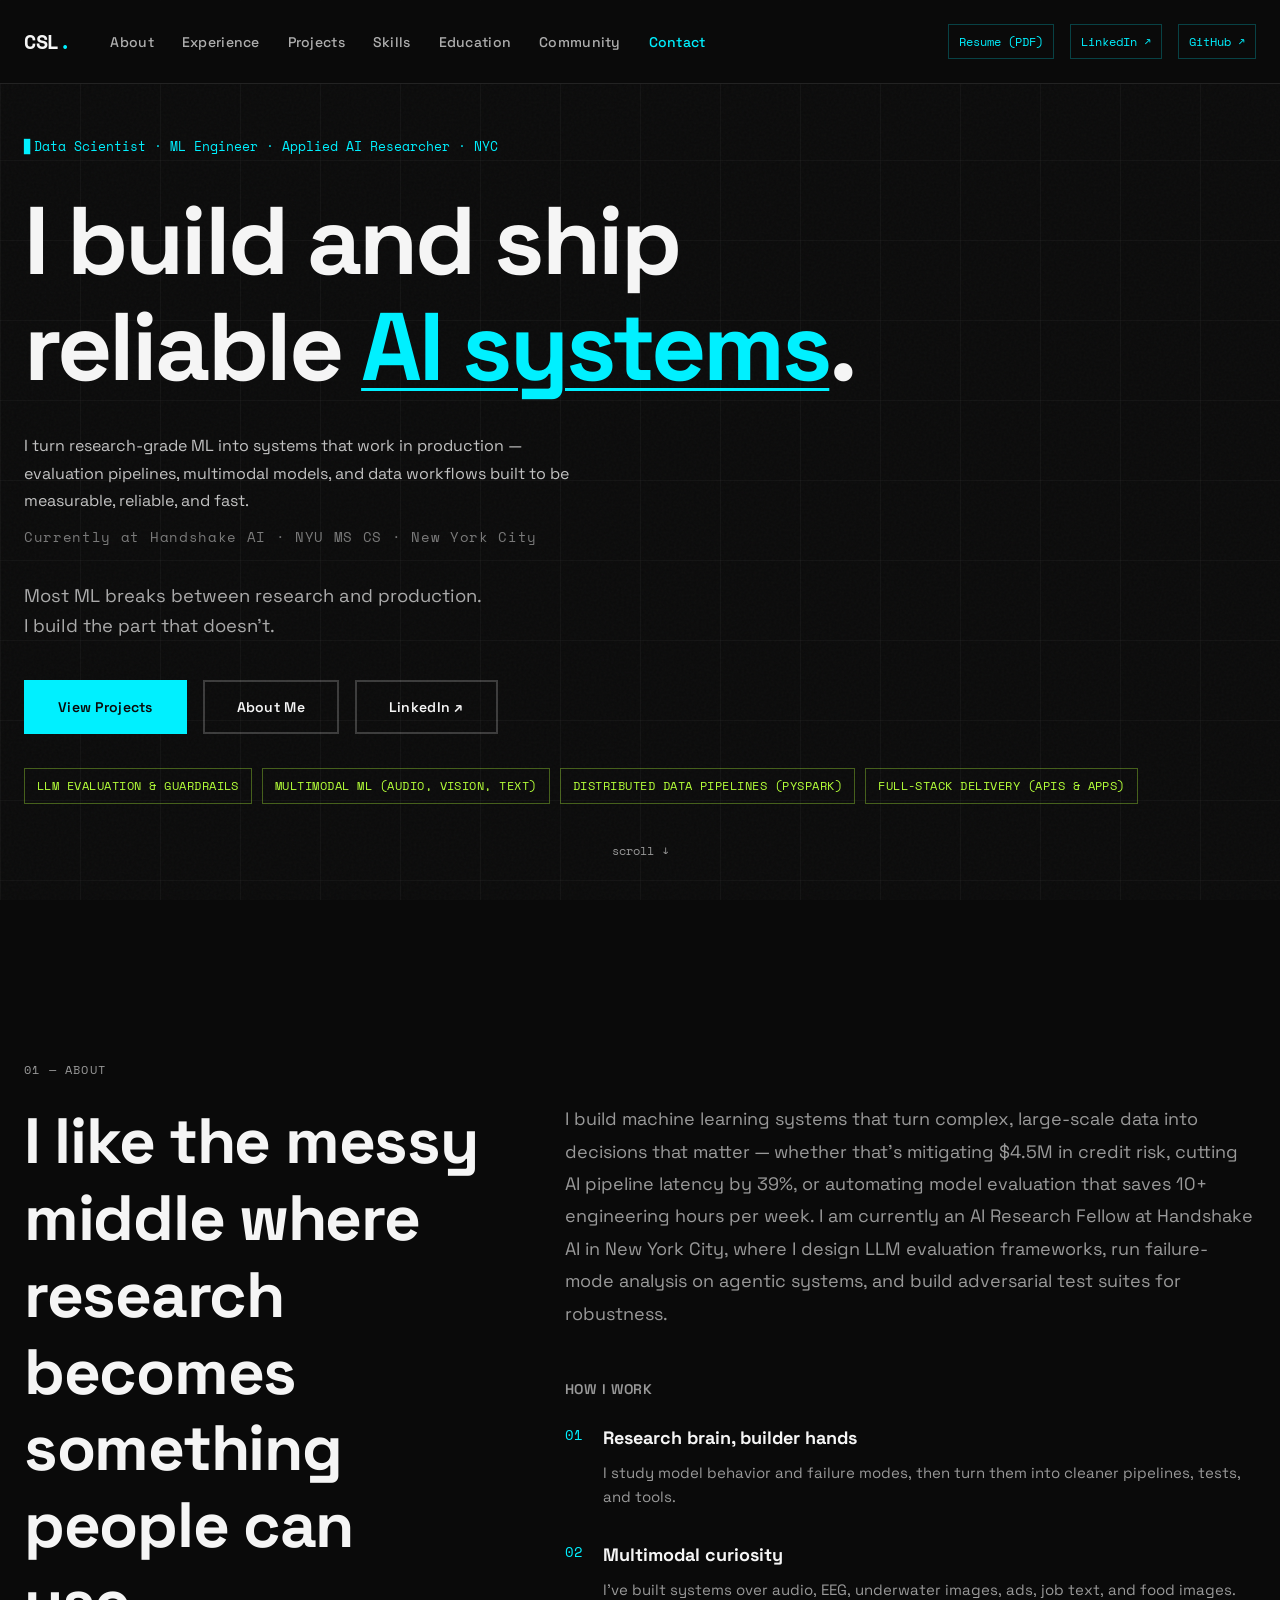
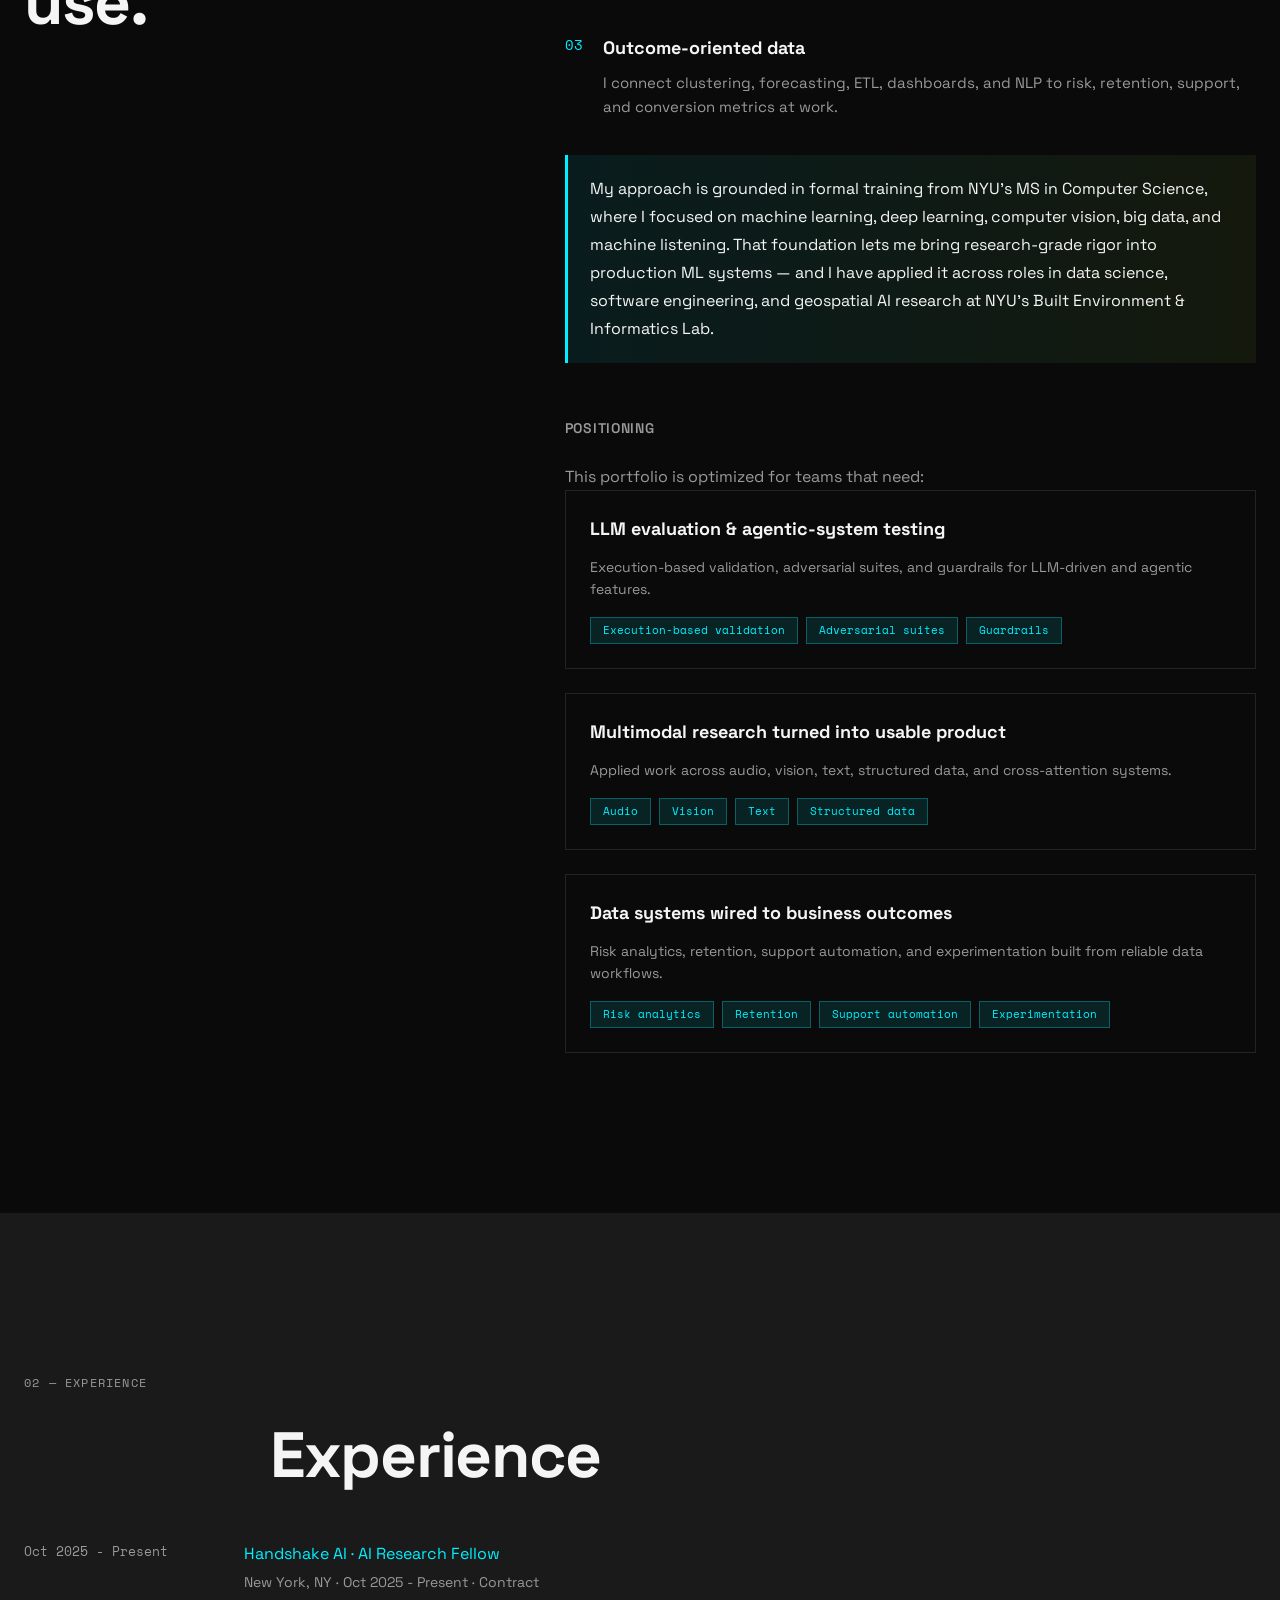
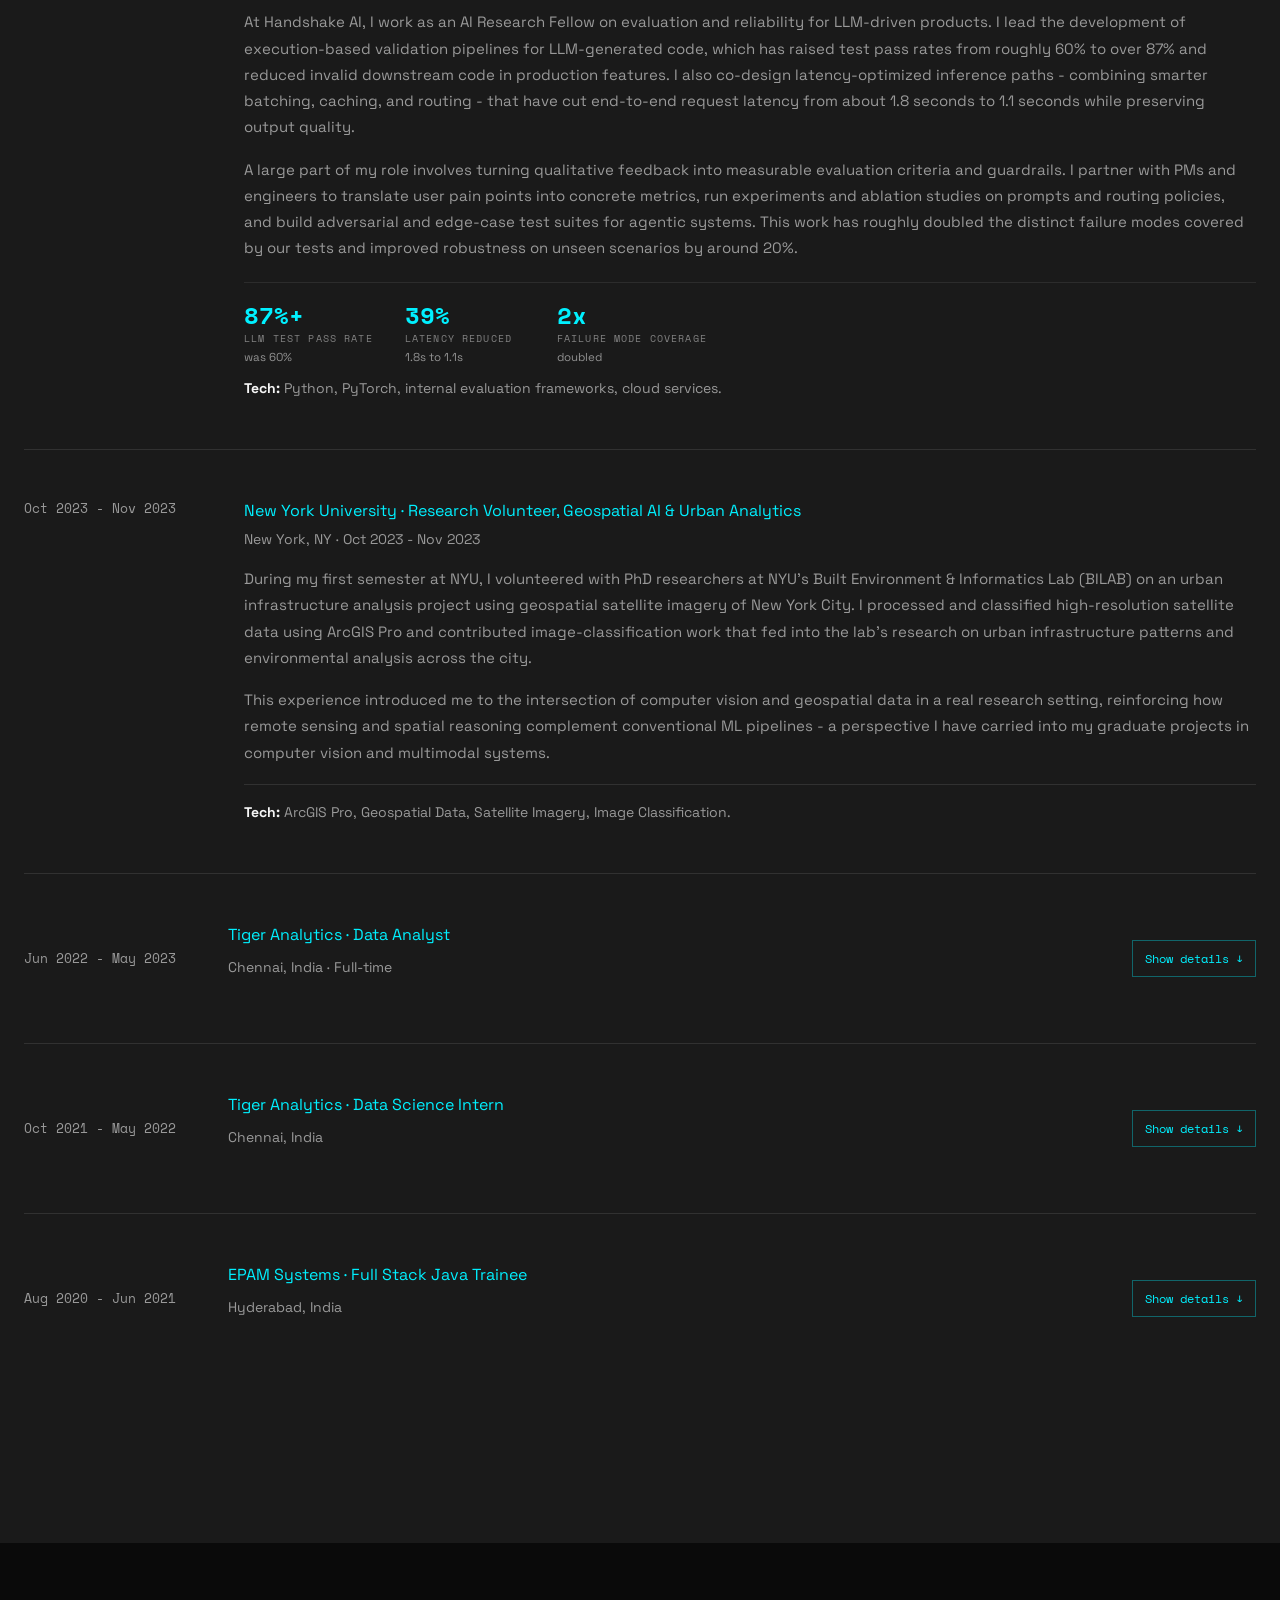
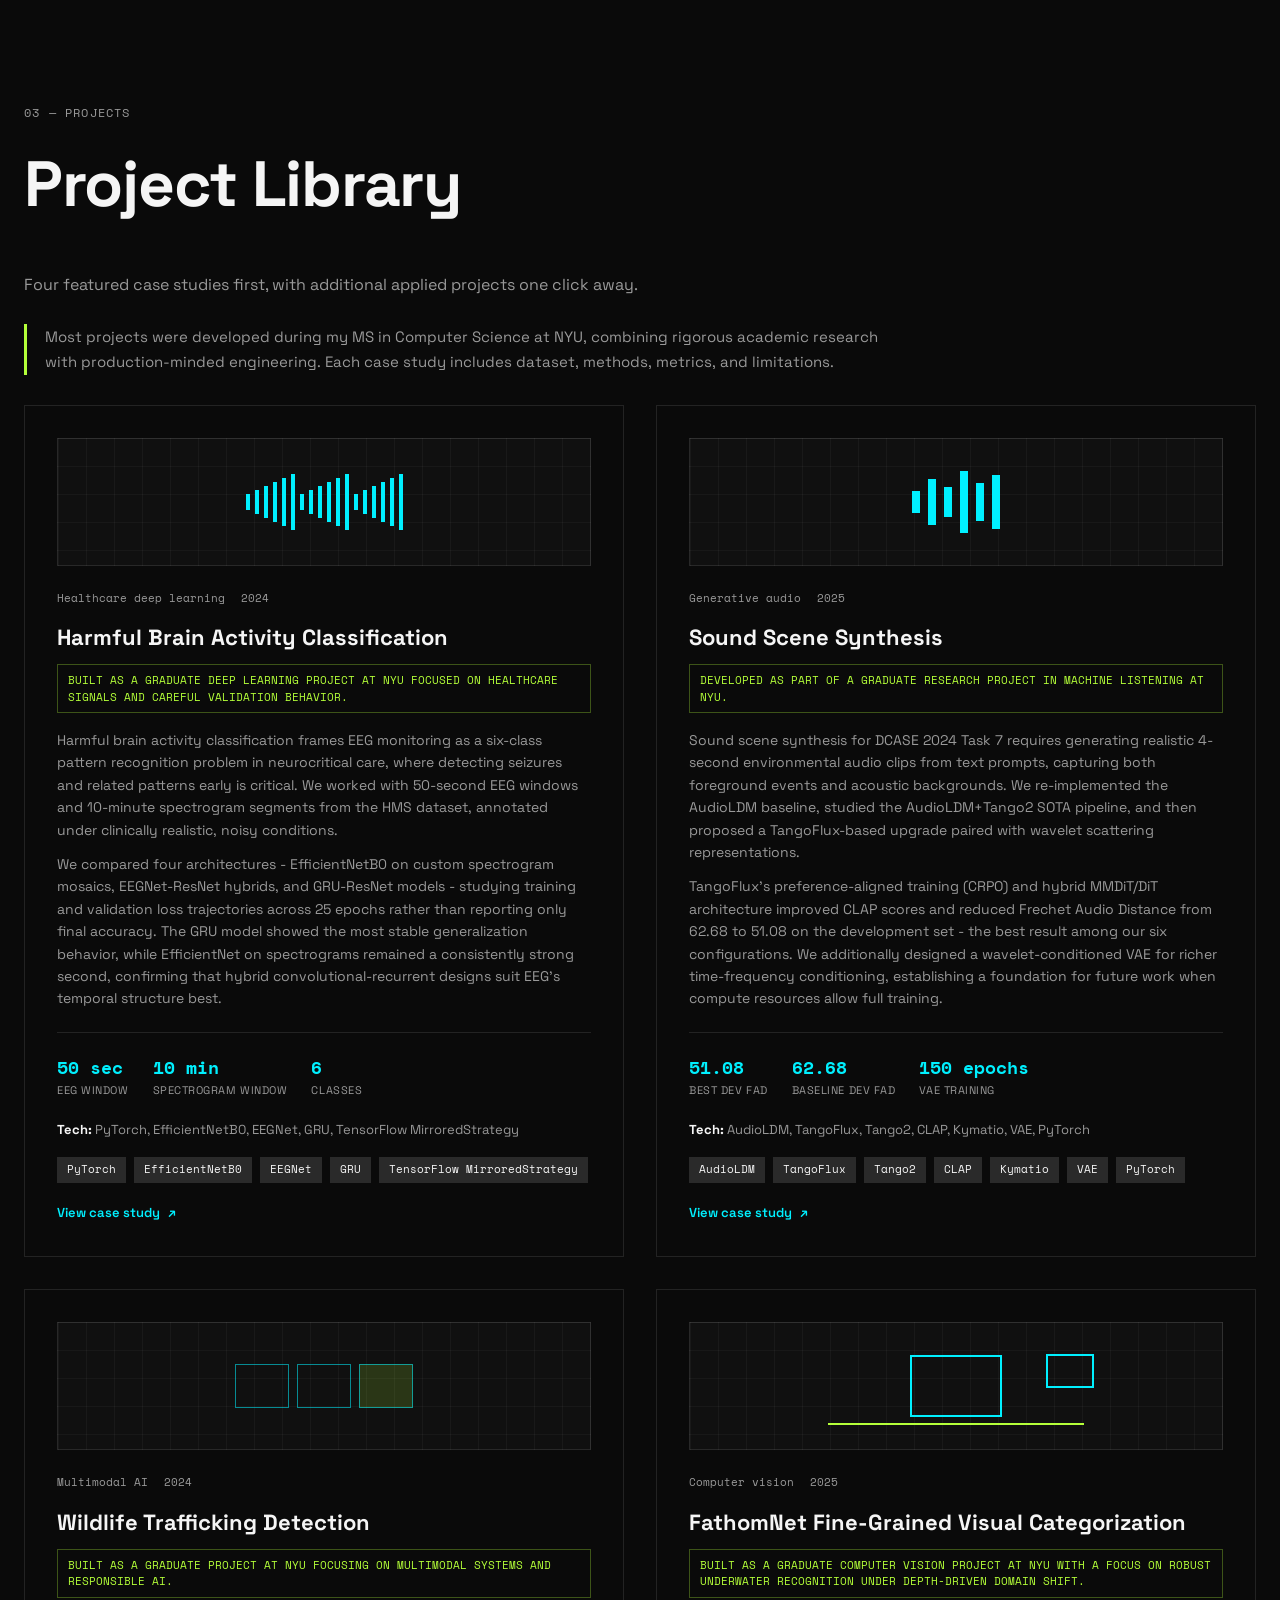
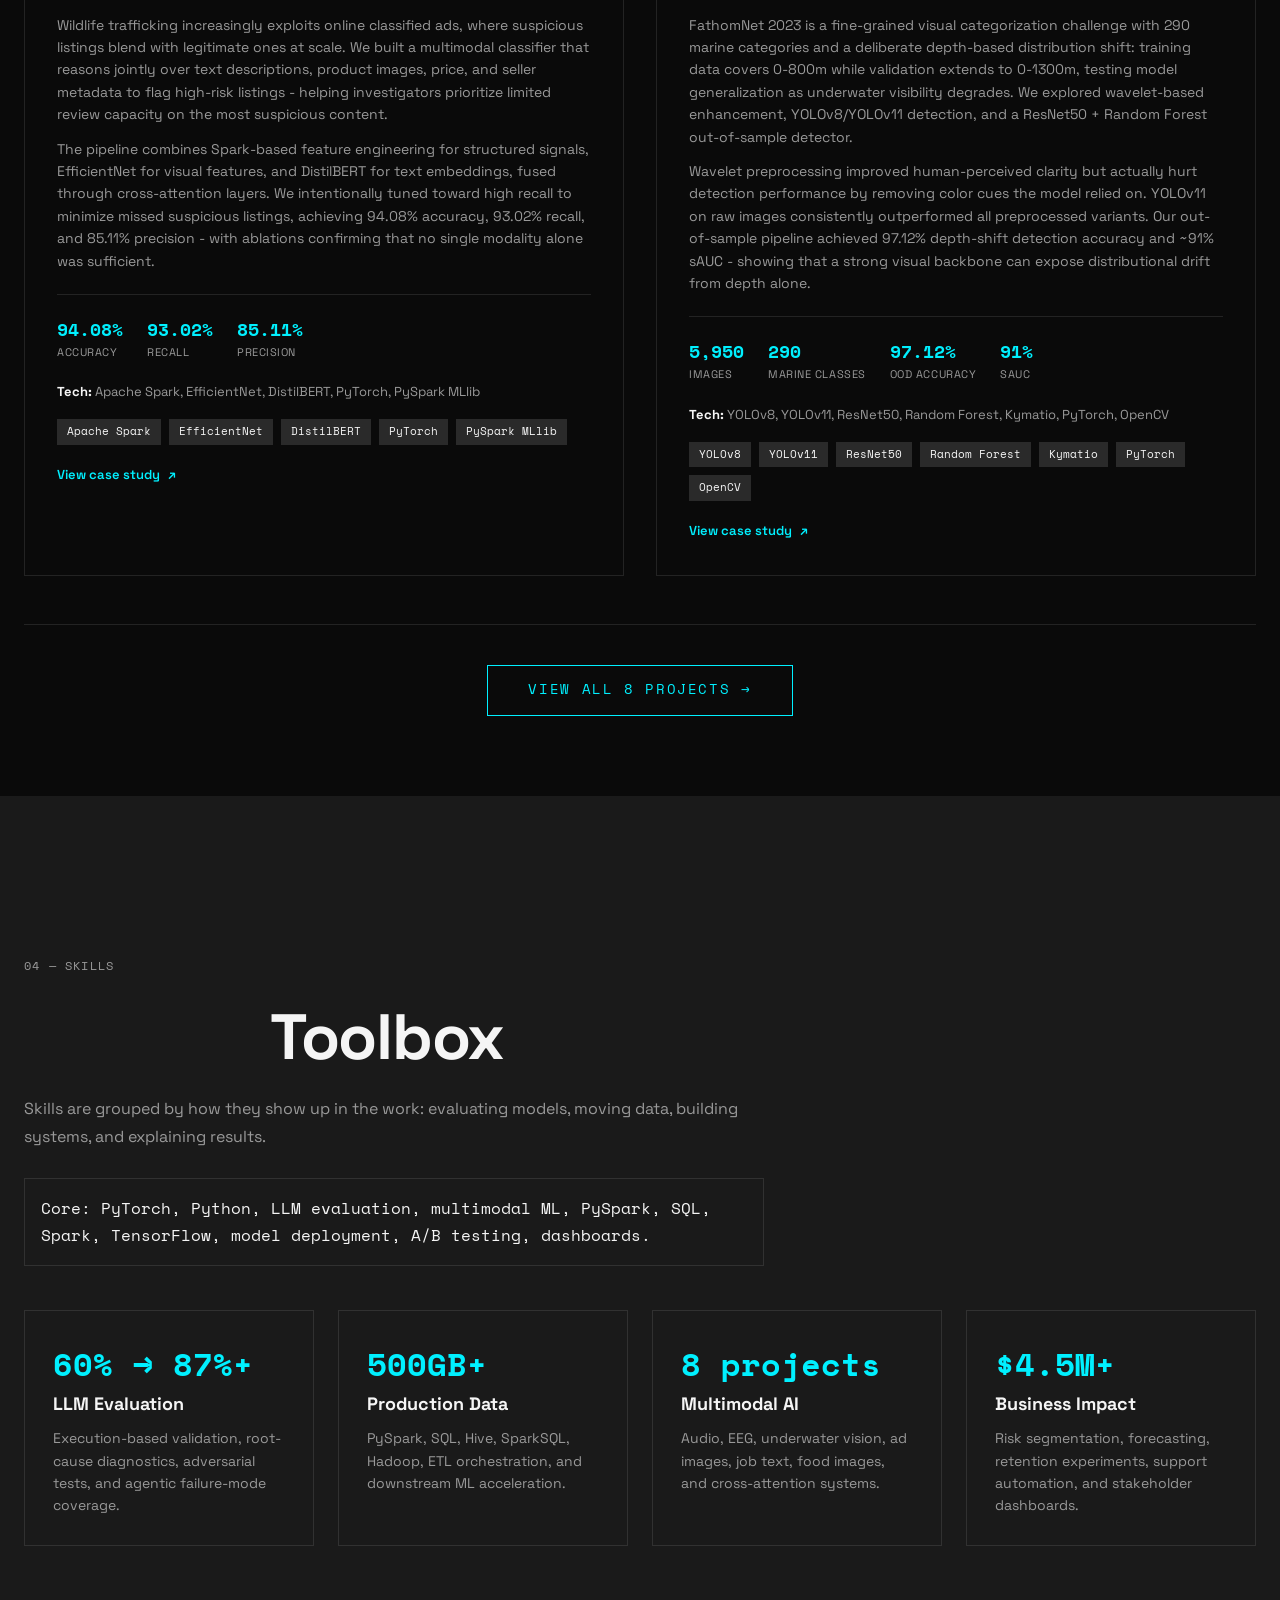
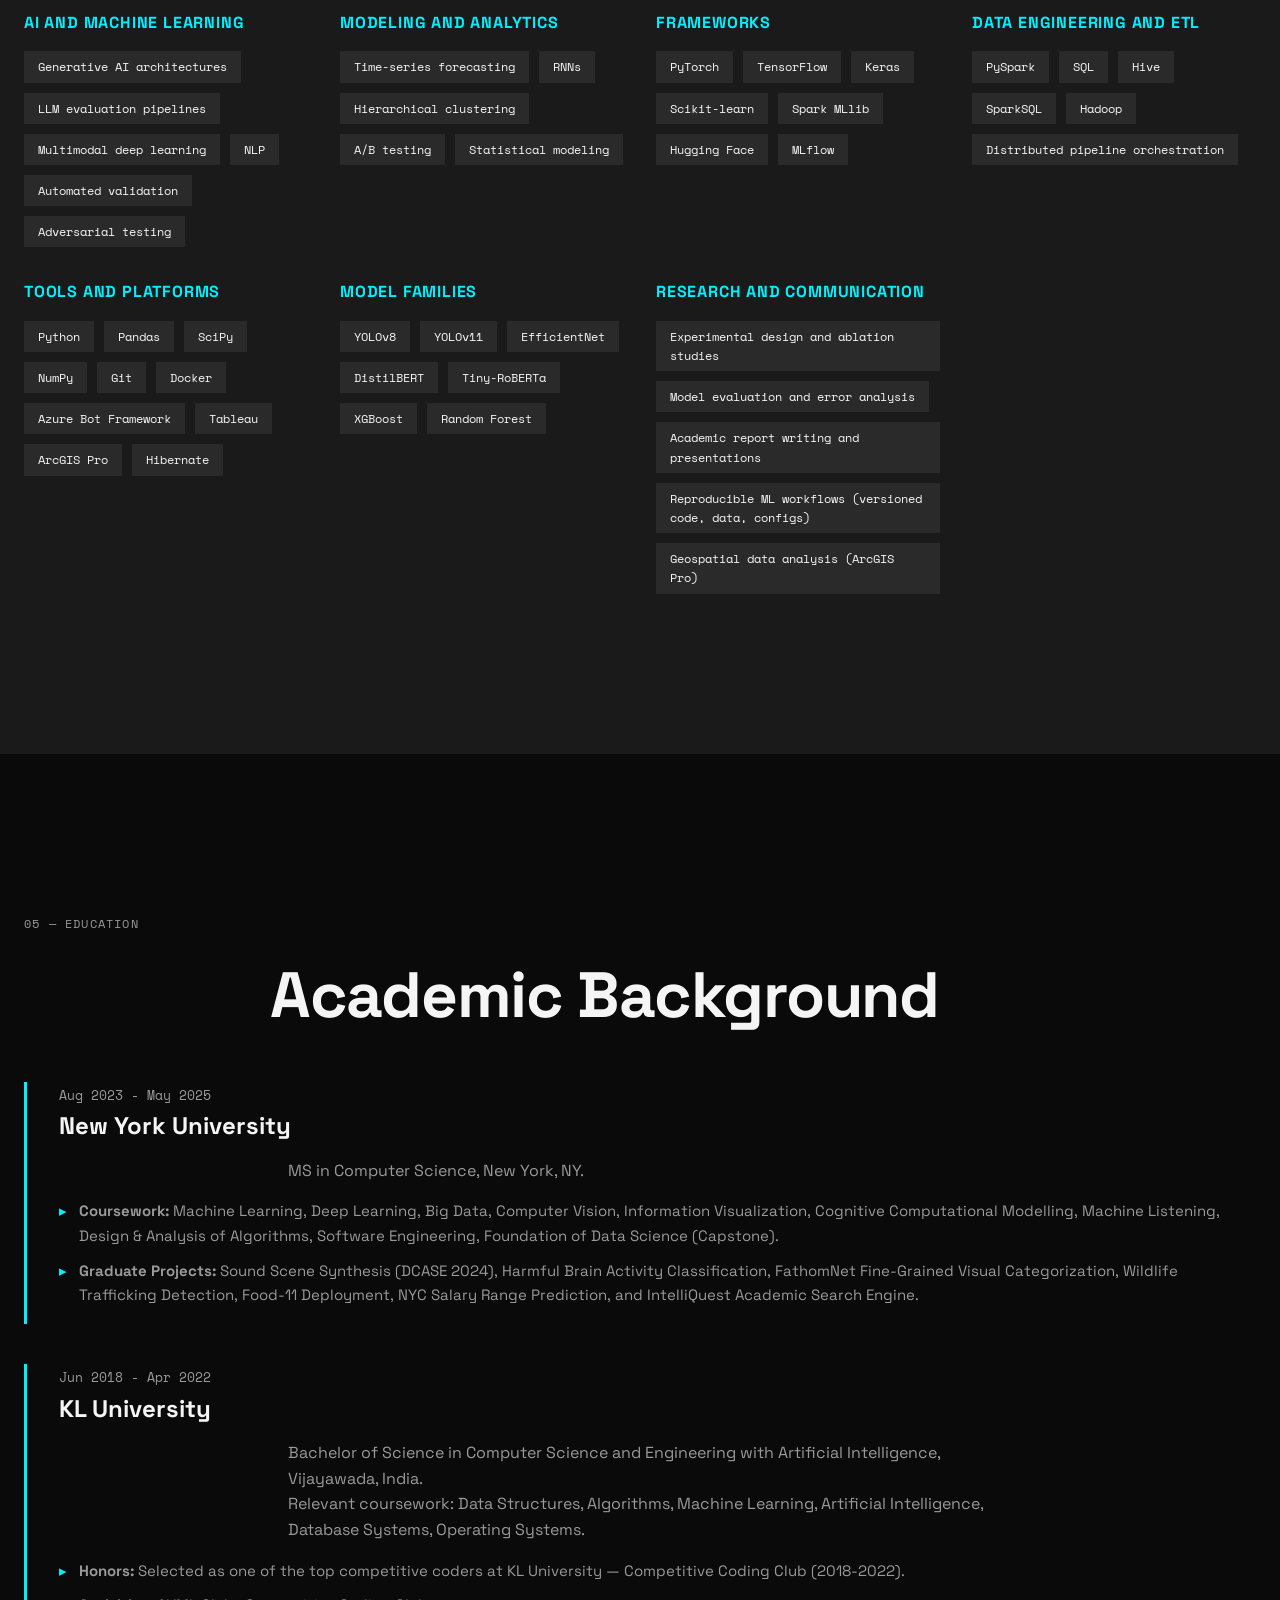
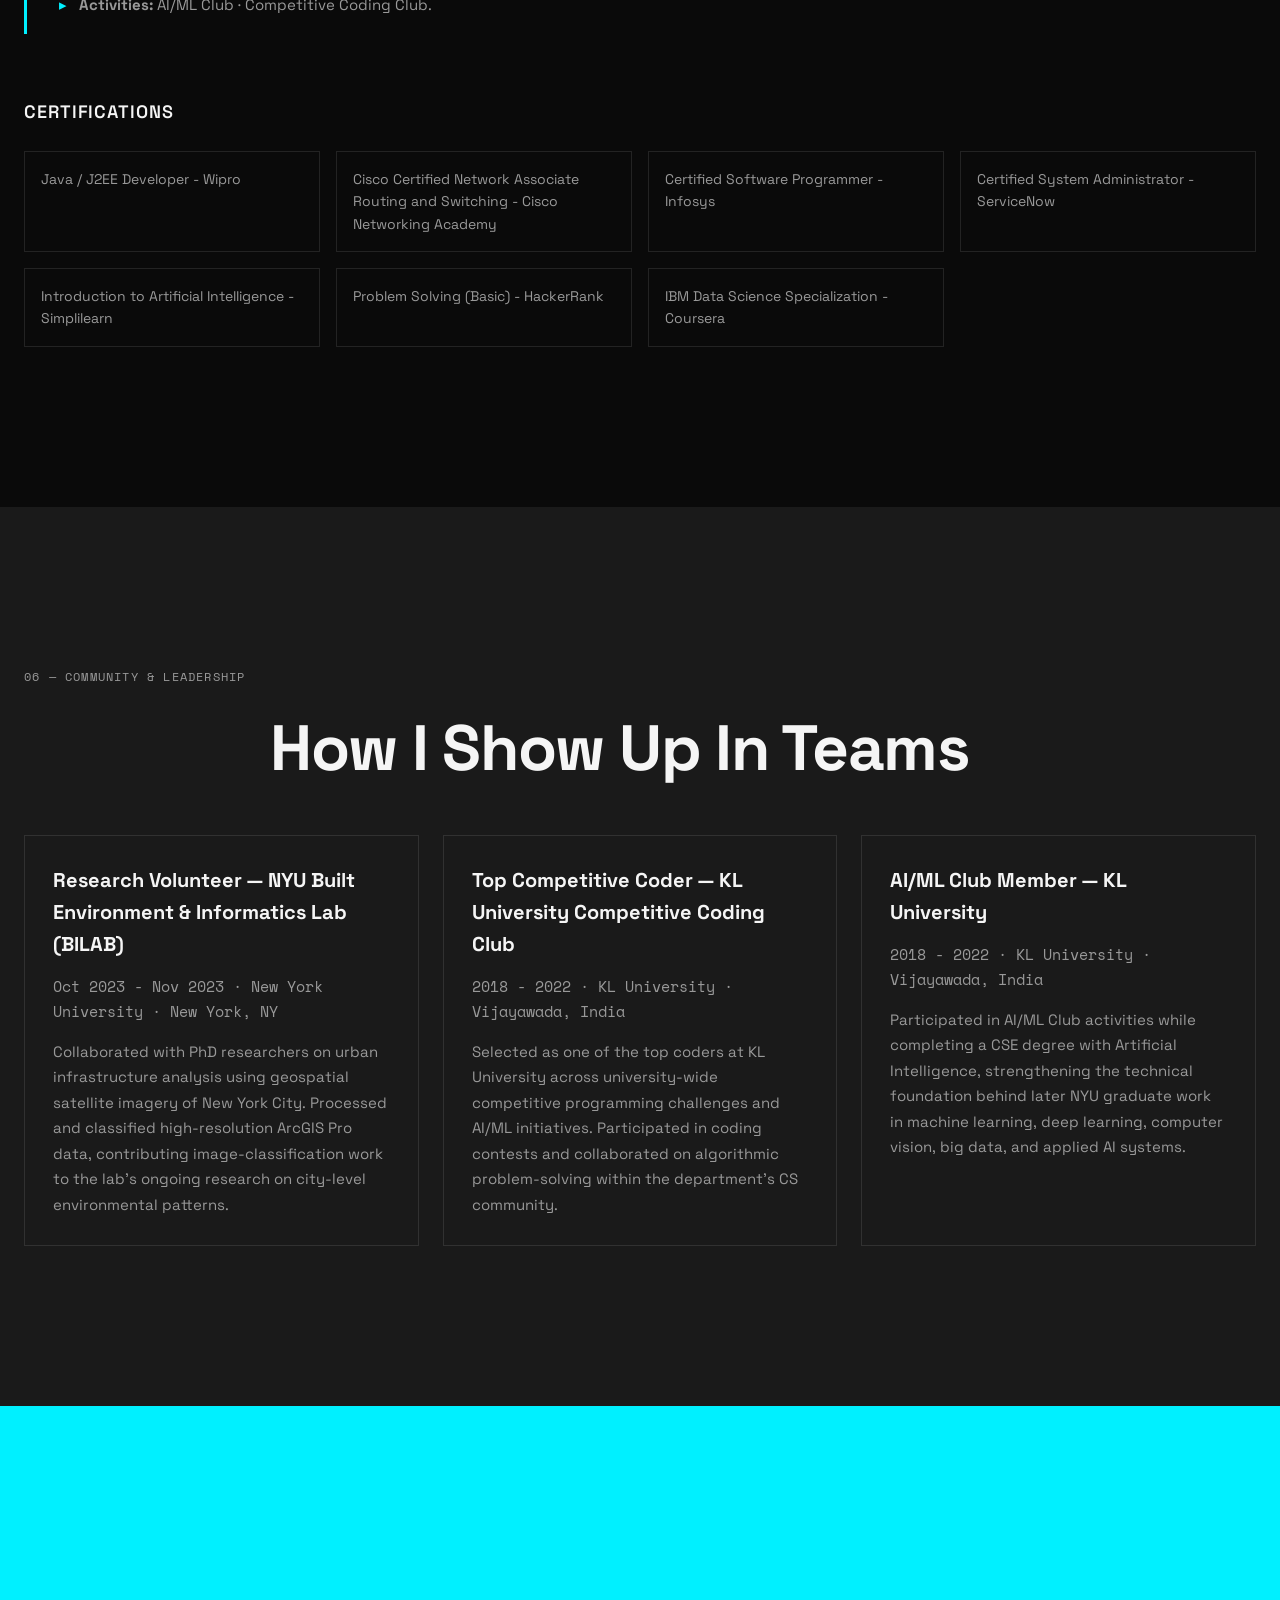
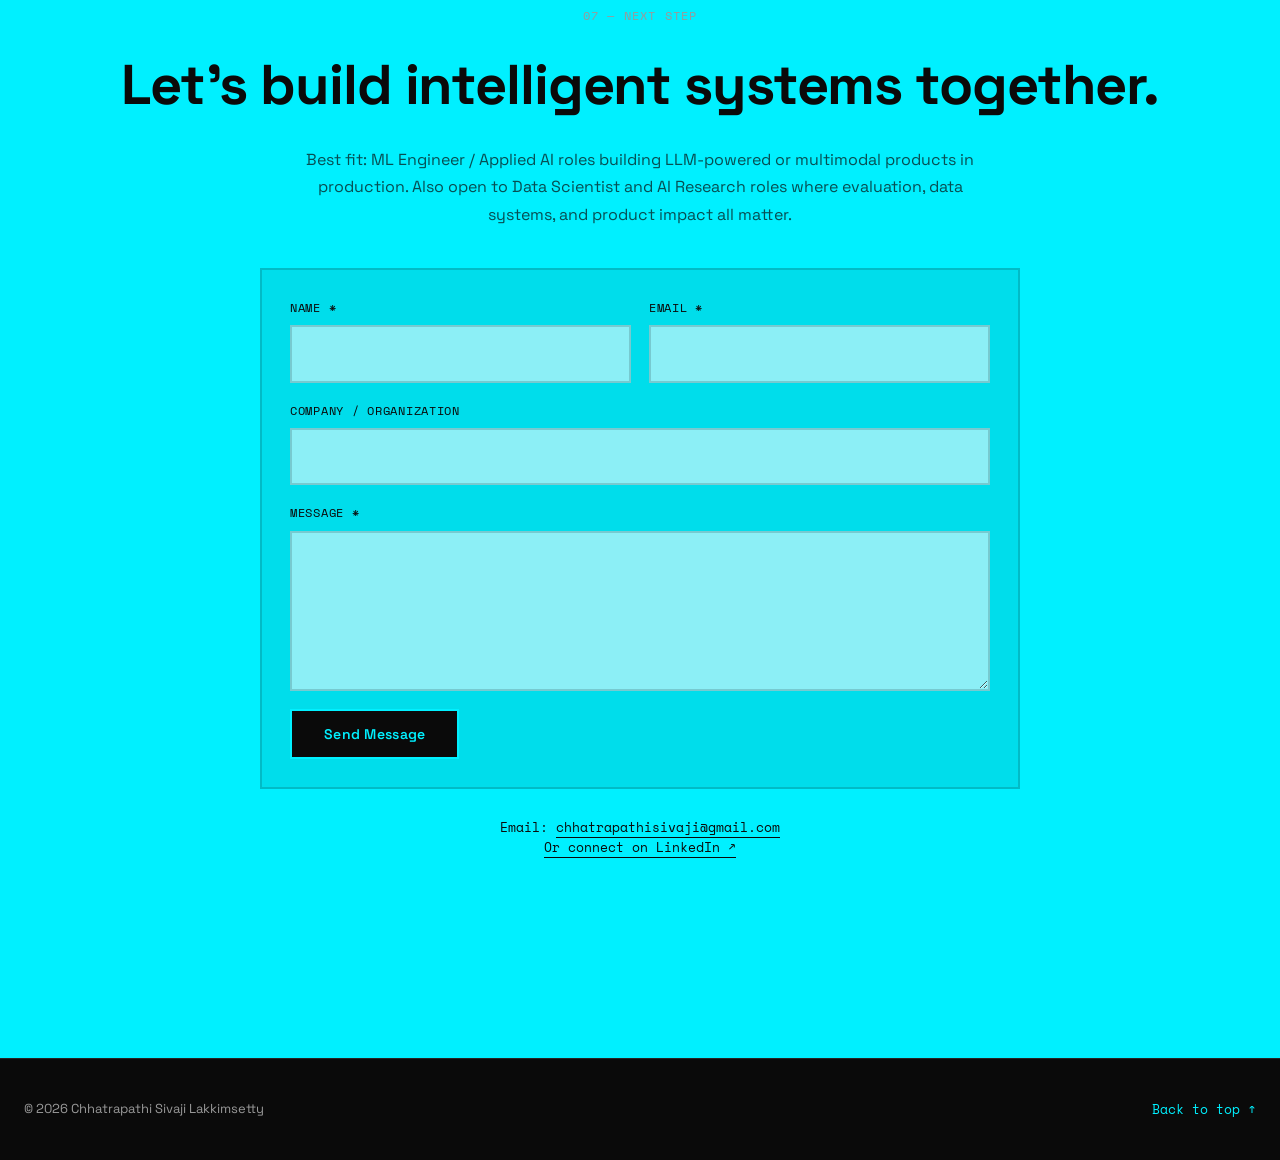
==== index.html @ 8f353f58 "Refine portfolio hero and project flow" ====
<!doctype html>
<html lang="en">
<head>
  <meta charset="utf-8" />
  <meta name="viewport" content="width=device-width, initial-scale=1" />
  <meta name="description" content="Chhatrapathi Sivaji Lakkimsetty — Data Scientist, ML Engineer, and Applied AI Researcher. LLM evaluation, multimodal deep learning, production data systems." />
  <title>Chhatrapathi Sivaji — AI/ML</title>
  <link rel="canonical" href="https://chhatrapathisivaji.github.io/" />
  <link rel="preconnect" href="https://fonts.googleapis.com" />
  <link rel="preconnect" href="https://fonts.gstatic.com" crossorigin />
  <link href="https://fonts.googleapis.com/css2?family=Space+Grotesk:wght@300;400;500;600;700&family=Space+Mono:ital,wght@0,400;0,700;1,400&display=swap" rel="stylesheet" />
  <meta property="og:type" content="website" />
  <meta property="og:url" content="https://chhatrapathisivaji.github.io/" />
  <meta property="og:title" content="Chhatrapathi Sivaji — AI/ML" />
  <meta property="og:description" content="Data Scientist, ML Engineer, and Applied AI Researcher. LLM evaluation, multimodal deep learning, production data systems." />
  <meta name="twitter:card" content="summary" />
  <meta name="twitter:title" content="Chhatrapathi Sivaji — AI/ML" />
  <link rel="stylesheet" href="styles.css?v=refined-20260612b" />
</head>
<body>

  <!-- NAV -->
  <nav class="nav" id="top">
    <a class="nav-logo" href="#top">CSL<span class="nav-logo-dot">.</span></a>
    <ul class="nav-links">
      <li><a href="#about">About</a></li>
      <li><a href="#experience">Experience</a></li>
      <li><a href="#projects">Projects</a></li>
      <li><a href="#skills">Skills</a></li>
      <li><a href="#education">Education</a></li>
      <li><a href="#community">Community</a></li>
      <li><a href="#contact" class="nav-cta">Contact</a></li>
    </ul>
    <div class="nav-quick-links" aria-label="Quick links">
      <a href="#contact" title="Resume PDF available on request">Resume (PDF)</a>
      <a href="https://www.linkedin.com/in/chhatrapathi-sivaji-lakkimsetty/" target="_blank" rel="noopener">LinkedIn ↗</a>
      <a href="https://github.com/chhatrapathisivaji" target="_blank" rel="noopener">GitHub ↗</a>
    </div>
    <button class="nav-burger" aria-label="Menu" aria-expanded="false">
      <span></span><span></span>
    </button>
  </nav>

  <!-- HERO -->
  <section class="hero" id="hero">
    <div class="hero-noise"></div>
    <div class="hero-grid-lines"></div>
    <div class="hero-inner">
      <p class="hero-eyebrow"><span class="blink">▋</span> Data Scientist · ML Engineer · Applied AI Researcher · NYC</p>
      <h1 class="hero-headline">
        I build and ship<br />
        reliable <em>AI systems</em>.
      </h1>
      <p class="hero-sub hero-subparagraph">
        I turn research-grade ML into systems that work in production &mdash; evaluation pipelines, multimodal models, and data workflows built to be measurable, reliable, and fast.
        <span class="hero-anchors">Currently at Handshake AI · NYU MS CS · New York City</span>
      </p>
      <p class="hero-positioning-line">Most ML breaks between research and production.<br />I build the part that doesn't.</p>
      <div class="hero-actions">
        <a href="#projects" class="btn btn-primary">View Projects</a>
        <a href="#about" class="btn btn-ghost">About Me</a>
        <a href="https://www.linkedin.com/in/chhatrapathi-sivaji-lakkimsetty/" target="_blank" rel="noopener" class="btn btn-ghost">LinkedIn ↗</a>
      </div>
      <div class="hero-signal-board" aria-label="Core portfolio signals">
        <span>LLM evaluation &amp; guardrails</span>
        <span>Multimodal ML (audio, vision, text)</span>
        <span>Distributed data pipelines (PySpark)</span>
        <span>Full-stack delivery (APIs &amp; apps)</span>
      </div>
    </div>
    <div class="hero-scroll-hint" aria-hidden="true">scroll <span class="hero-scroll-arrow">↓</span></div>
  </section>

  <!-- ABOUT -->
  <section class="section" id="about">
    <div class="section-inner">
      <div class="section-label">01 &mdash; About</div>
      <div class="about-layout">
        <div class="about-headline-col">
          <h2 class="section-title">I like the messy middle where research becomes something people can use.</h2>
        </div>
        <div class="about-body-col">
          <p class="about-body">I build machine learning systems that turn complex, large-scale data into decisions that matter &mdash; whether that's mitigating $4.5M in credit risk, cutting AI pipeline latency by 39%, or automating model evaluation that saves 10+ engineering hours per week. I am currently an AI Research Fellow at Handshake AI in New York City, where I design LLM evaluation frameworks, run failure-mode analysis on agentic systems, and build adversarial test suites for robustness.</p>
          <div class="about-goals-title">How I work</div>
          <div class="about-traits">
            <div class="trait">
              <span class="trait-num">01</span>
              <div>
                <strong>Research brain, builder hands</strong>
                <p>I study model behavior and failure modes, then turn them into cleaner pipelines, tests, and tools.</p>
              </div>
            </div>
            <div class="trait">
              <span class="trait-num">02</span>
              <div>
                <strong>Multimodal curiosity</strong>
                <p>I've built systems over audio, EEG, underwater images, ads, job text, and food images.</p>
              </div>
            </div>
            <div class="trait">
              <span class="trait-num">03</span>
              <div>
                <strong>Outcome-oriented data</strong>
                <p>I connect clustering, forecasting, ETL, dashboards, and NLP to risk, retention, support, and conversion metrics at work.</p>
              </div>
            </div>
          </div>
          <p class="about-academic">My approach is grounded in formal training from NYU's MS in Computer Science, where I focused on machine learning, deep learning, computer vision, big data, and machine listening. That foundation lets me bring research-grade rigor into production ML systems &mdash; and I have applied it across roles in data science, software engineering, and geospatial AI research at NYU's Built Environment &amp; Informatics Lab.</p>
          <div class="about-goals-title">Positioning</div>
          <p class="positioning-intro">This portfolio is optimized for teams that need:</p>
          <div id="goalGrid" class="goal-grid"></div>
        </div>
      </div>
    </div>
  </section>

  <!-- EXPERIENCE -->
  <section class="section section-dark" id="experience">
    <div class="section-inner">
      <div class="section-label section-label-light">02 &mdash; Experience</div>
      <h2 class="section-title section-title-light">Experience</h2>
      <div id="experienceTimeline" class="timeline"></div>
    </div>
  </section>

  <!-- PROJECTS -->
  <section class="section projects-section" id="projects">
    <div class="section-inner">
      <div class="section-label">03 &mdash; Projects</div>
      <div class="projects-header">
        <div>
          <h2 class="section-title">Project Library</h2>
          <p class="projects-sub">Four featured case studies first, with additional applied projects one click away.</p>
        </div>
      </div>
      <p class="projects-note">Most projects were developed during my MS in Computer Science at NYU, combining rigorous academic research with production-minded engineering. Each case study includes dataset, methods, metrics, and limitations.</p>
      <p id="featuredProjectsLabel" class="featured-projects-label" hidden>Featured Case Studies</p>
      <div id="projectGrid" class="project-grid"></div>
      <div class="view-all-row">
        <a id="viewAllProjects" class="view-all-btn" href="/projects/">View all 8 projects &rarr;</a>
      </div>
      <div id="moreProjects" class="more-projects" hidden>
        <div class="more-projects-header">
          <p class="section-label">More Projects</p>
          <h3>Additional applied systems</h3>
        </div>
        <div id="moreProjectGrid" class="project-grid project-grid-more"></div>
      </div>
    </div>
  </section>

  <!-- PROJECT DETAIL -->
  <div id="projectDetail" hidden></div>

  <!-- SKILLS -->
  <section class="section section-dark" id="skills">
    <div class="section-inner">
      <div class="section-label section-label-light">04 &mdash; Skills</div>
      <h2 class="section-title section-title-light">Toolbox</h2>
      <p class="skills-sub">Skills are grouped by how they show up in the work: evaluating models, moving data, building systems, and explaining results.</p>
      <p class="core-skills">Core: PyTorch, Python, LLM evaluation, multimodal ML, PySpark, SQL, Spark, TensorFlow, model deployment, A/B testing, dashboards.</p>
      <div id="skillStoryGrid" class="skill-story-grid"></div>
      <div id="skillsGrid" class="skills-grid"></div>
    </div>
  </section>

  <!-- EDUCATION -->
  <section class="section" id="education">
    <div class="section-inner">
      <div class="section-label">05 &mdash; Education</div>
      <h2 class="section-title">Academic Background</h2>
      <div id="educationList" class="education-list"></div>
      <div class="certs-title">Certifications</div>
      <ul id="certificationList" class="cert-list"></ul>
    </div>
  </section>

  <!-- COMMUNITY -->
  <section class="section section-dark" id="community">
    <div class="section-inner">
      <div class="section-label section-label-light">06 &mdash; Community &amp; Leadership</div>
      <h2 class="section-title section-title-light">How I Show Up In Teams</h2>
      <div id="communityGrid" class="community-grid"></div>
    </div>
  </section>

  <!-- CONTACT -->
  <section class="section section-accent" id="contact">
    <div class="section-inner contact-inner">
      <div class="section-label">07 &mdash; Next Step</div>
      <h2 class="contact-headline">Let's build intelligent systems together.</h2>
      <p class="contact-sub">Best fit: ML Engineer / Applied AI roles building LLM-powered or multimodal products in production. Also open to Data Scientist and AI Research roles where evaluation, data systems, and product impact all matter.</p>
      <form class="contact-form" action="https://formspree.io/f/xovqgkbb" method="POST">
        <div class="form-row">
          <div class="form-group">
            <label for="name">Name *</label>
            <input type="text" id="name" name="name" required />
          </div>
          <div class="form-group">
            <label for="email">Email *</label>
            <input type="email" id="email" name="_replyto" required />
          </div>
        </div>
        <div class="form-group">
          <label for="company">Company / Organization</label>
          <input type="text" id="company" name="company" />
        </div>
        <div class="form-group">
          <label for="message">Message *</label>
          <textarea id="message" name="message" rows="5" required></textarea>
        </div>
        <button type="submit" class="btn btn-black">Send Message</button>
      </form>
      <div class="contact-alt">
        <p>Email: <a href="mailto:chhatrapathisivaji@gmail.com" class="contact-link">chhatrapathisivaji@gmail.com</a></p>
        <a href="https://www.linkedin.com/in/chhatrapathi-sivaji-lakkimsetty/" target="_blank" rel="noopener" class="contact-link">Or connect on LinkedIn ↗</a>
      </div>
    </div>
  </section>

  <!-- FOOTER -->
  <footer class="footer">
    <span>© 2026 Chhatrapathi Sivaji Lakkimsetty</span>
    <a href="#top" class="footer-top">Back to top ↑</a>
  </footer>

  <script src="script.js?v=refined-20260612b"></script>
</body>
</html>
---- styles.css ----
/* ==========================================
   CREATIVE DARK-EDITORIAL PORTFOLIO DESIGN
   Built for: Chhatrapathi Sivaji Lakkimsetty
   ========================================== */

:root {
  --black: #0a0a0a;
  --dark-gray: #1a1a1a;
  --mid-gray: #2a2a2a;
  --light-gray: #999;
  --white: #f5f5f5;
  --cyan: #00f0ff;
  --lime: #b4ff39;
  --amber: #ffc107;
  --red: #ff3366;
  --font-heading: 'Space Grotesk', -apple-system, BlinkMacSystemFont, sans-serif;
  --font-mono: 'Space Mono', 'Courier New', monospace;
  --font-body: 'Space Grotesk', -apple-system, BlinkMacSystemFont, sans-serif;
  --max-width: 1400px;
  --section-spacing: 160px;
  --gutter: 24px;
  --border: 1px solid rgba(255,255,255,0.1);
  --transition: all 0.3s cubic-bezier(0.4, 0, 0.2, 1);
}

* {
  box-sizing: border-box;
  margin: 0;
  padding: 0;
}

html {
  scroll-behavior: smooth;
  font-size: 16px;
}

body {
  background: var(--black);
  color: var(--white);
  font-family: var(--font-body);
  line-height: 1.6;
  overflow-x: hidden;
  -webkit-font-smoothing: antialiased;
  -moz-osx-font-smoothing: grayscale;
}

a {
  color: inherit;
  text-decoration: none;
  transition: var(--transition);
}

ul, ol {
  list-style: none;
}

button {
  background: none;
  border: none;
  cursor: pointer;
  font-family: inherit;
}

/* ===== NAVIGATION ===== */
.nav {
  position: fixed;
  top: 0;
  left: 0;
  right: 0;
  z-index: 1000;
  display: flex;
  align-items: center;
  gap: 0;
  justify-content: space-between;
  padding: 24px var(--gutter);
  background: rgba(10, 10, 10, 0.9);
  backdrop-filter: blur(12px);
  border-bottom: var(--border);
}

.nav-logo {
  font-size: 20px;
  font-weight: 700;
  letter-spacing: -0.02em;
  font-family: var(--font-mono);
  flex-shrink: 0;
  margin-right: 2.5rem;
}

.nav-logo-dot {
  color: var(--cyan);
}

.nav-links {
  align-items: center;
  display: flex;
  gap: 1.75rem;
  list-style: none;
  margin: 0;
  padding: 0;
}

.nav-quick-links {
  display: flex;
  gap: 16px;
  margin-left: auto;
}

.nav-quick-links a {
  border: 1px solid rgba(0,240,255,0.24);
  color: var(--cyan);
  font-family: var(--font-mono);
  font-size: 12px;
  padding: 7px 10px;
}

.nav-quick-links a:hover,
.nav-quick-links a:focus {
  background: rgba(0,240,255,0.08);
}

.nav-links a {
  font-size: 14px;
  font-weight: 500;
  letter-spacing: 0.02em;
  opacity: 0.7;
  transition: var(--transition);
}

.nav-links a:hover,
.nav-links a:focus {
  opacity: 1;
  color: var(--cyan);
}

.nav-cta {
  color: var(--cyan) !important;
  opacity: 1 !important;
}

.nav-burger {
  display: none;
  flex-direction: column;
  gap: 6px;
  padding: 8px;
}

.nav-burger span {
  display: block;
  width: 24px;
  height: 2px;
  background: var(--white);
  transition: var(--transition);
}

@media (max-width: 768px) {
  .nav-links,
  .nav-quick-links {
    display: none;
  }
  .nav-links.open {
    background: rgba(10, 10, 10, 0.98);
    border-bottom: var(--border);
    display: flex;
    flex-direction: column;
    gap: 18px;
    left: 0;
    padding: 80px 24px 28px;
    position: fixed;
    right: 0;
    top: 0;
    z-index: -1;
  }
  .nav-burger {
    display: flex;
  }
}

/* ===== HERO ===== */
.hero {
  position: relative;
  min-height: 100vh;
  display: flex;
  align-items: center;
  justify-content: center;
  padding: 120px var(--gutter) 80px;
  overflow: hidden;
}

.hero-noise {
  position: absolute;
  top: 0;
  left: 0;
  width: 100%;
  height: 100%;
  background-image: url("data:image/svg+xml,%3Csvg viewBox='0 0 400 400' xmlns='http://www.w3.org/2000/svg'%3E%3Cfilter id='n'%3E%3CfeTurbulence type='fractalNoise' baseFrequency='0.9' numOctaves='4' /%3E%3C/filter%3E%3Crect width='100%25' height='100%25' filter='url(%23n)' opacity='0.03'/%3E%3C/svg%3E");
  pointer-events: none;
}

.hero-grid-lines {
  position: absolute;
  top: 0;
  left: 0;
  width: 100%;
  height: 100%;
  background-image: 
    linear-gradient(rgba(255,255,255,0.03) 1px, transparent 1px),
    linear-gradient(90deg, rgba(255,255,255,0.03) 1px, transparent 1px);
  background-size: 80px 80px;
  pointer-events: none;
}

.hero-inner {
  position: relative;
  max-width: var(--max-width);
  width: 100%;
  z-index: 1;
}

.hero-eyebrow {
  font-family: var(--font-mono);
  font-size: 13px;
  color: var(--cyan);
  margin-bottom: 32px;
  display: flex;
  align-items: center;
}

.blink {
  animation: blink 1.2s steps(2) infinite;
}

@keyframes blink {
  50% { opacity: 0; }
}

.hero-headline {
  font-size: clamp(48px, 8vw, 96px);
  font-weight: 700;
  line-height: 1.1;
  letter-spacing: -0.03em;
  margin-bottom: 32px;
}

.hero-headline em {
  font-style: normal;
  color: var(--cyan);
  text-decoration: underline;
  text-decoration-thickness: 3px;
  text-underline-offset: 8px;
}

.hero-sub {
  font-size: 1rem;
  line-height: 1.7;
  color: rgba(255,255,255,0.75);
  max-width: 560px;
  margin-bottom: 2rem;
}

.hero-anchors {
  color: rgba(255,255,255,0.45);
  display: block;
  font-family: var(--font-mono);
  font-size: 0.85rem;
  letter-spacing: 0.05em;
  margin-top: 0.75rem;
}

.hero-positioning-line {
  color: rgba(255,255,255,0.65);
  font-size: 1.15rem;
  font-weight: 400;
  line-height: 1.6;
  margin: 2rem 0 2.5rem;
  max-width: 480px;
}

.hero-actions {
  display: flex;
  gap: 16px;
  flex-wrap: wrap;
}

.hero-signal-board {
  display: flex;
  flex-wrap: wrap;
  gap: 10px;
  margin-top: 34px;
}

.hero-signal-board span {
  border: 1px solid rgba(180,255,57,0.34);
  color: var(--lime);
  font-family: var(--font-mono);
  font-size: 12px;
  letter-spacing: 0.04em;
  padding: 7px 12px;
  text-transform: uppercase;
}

.hero-scroll-hint {
  position: absolute;
  bottom: 40px;
  left: 50%;
  transform: translateX(-50%);
  font-family: var(--font-mono);
  font-size: 12px;
  color: var(--light-gray);
  display: flex;
  align-items: center;
  gap: 8px;
}

.hero-scroll-arrow {
  animation: bounce 2s infinite;
}

@keyframes bounce {
  0%, 100% { transform: translateY(0); }
  50% { transform: translateY(8px); }
}

/* ===== BUTTONS ===== */
.btn {
  display: inline-block;
  padding: 14px 32px;
  font-size: 14px;
  font-weight: 600;
  letter-spacing: 0.02em;
  border: 2px solid transparent;
  transition: var(--transition);
  cursor: pointer;
  text-align: center;
}

.btn-primary {
  background: var(--cyan);
  color: var(--black);
}

.btn-primary:hover {
  background: var(--lime);
  transform: translateY(-2px);
}

.btn-ghost {
  border-color: rgba(255,255,255,0.2);
  color: var(--white);
}

.btn-ghost:hover {
  border-color: var(--cyan);
  color: var(--cyan);
}

.btn-black {
  background: var(--black);
  color: var(--cyan);
  border: 2px solid var(--cyan);
}

.btn-black:hover {
  background: var(--cyan);
  color: var(--black);
}

.btn-outline-black {
  border: 2px solid var(--black);
  color: var(--black);
}

.btn-outline-black:hover {
  background: var(--black);
  color: var(--cyan);
}

/* ===== SECTIONS ===== */
.section {
  padding: var(--section-spacing) var(--gutter);
  position: relative;
}

.section-dark {
  background: var(--dark-gray);
}

.section-accent {
  background: var(--cyan);
  color: var(--black);
}

.section-fit {
  background:
    linear-gradient(90deg, rgba(0,240,255,0.08) 1px, transparent 1px),
    linear-gradient(0deg, rgba(180,255,57,0.055) 1px, transparent 1px),
    #0f0f0f;
  background-size: 48px 48px;
}

.section-inner {
  max-width: var(--max-width);
  margin: 0 auto;
}

.section-title,
.about-body,
.about-academic,
.projects-sub,
.projects-note,
.skills-sub,
.core-skills,
.contact-sub,
.positioning-intro,
.education-item p,
.community-card p {
  max-width: 740px;
  margin-left: auto;
  margin-right: auto;
}

.section-label {
  font-family: var(--font-mono);
  font-size: 12px;
  color: var(--light-gray);
  text-transform: uppercase;
  letter-spacing: 0.1em;
  margin-bottom: 24px;
}

.section-label-light {
  color: var(--light-gray);
}

.section-title {
  font-size: clamp(36px, 5vw, 64px);
  font-weight: 700;
  line-height: 1.2;
  letter-spacing: -0.02em;
  margin-bottom: 48px;
}

.section-title-light {
  color: var(--white);
}

.projects-sub,
.skills-sub,
.positioning-intro,
.timeline-tech,
.project-tech-line,
.core-skills,
.coursework {
  color: var(--light-gray);
  font-size: 16px;
  line-height: 1.7;
}

.skills-sub {
  max-width: 760px;
  margin: -28px 0 48px;
}

.core-skills {
  border: var(--border);
  color: var(--white);
  font-family: var(--font-mono);
  margin: -20px 0 44px;
  padding: 16px;
}

/* ===== ABOUT ===== */
.about-layout {
  display: grid;
  grid-template-columns: 1fr 1.5fr;
  gap: 80px;
}

.about-body {
  font-size: 18px;
  line-height: 1.8;
  color: var(--light-gray);
  margin-bottom: 48px;
}

.about-academic {
  background: linear-gradient(90deg, rgba(0,240,255,0.08), rgba(180,255,57,0.06));
  border-left: 3px solid var(--cyan);
  color: var(--white);
  font-size: 16px;
  line-height: 1.75;
  margin: -28px 0 54px;
  padding: 20px 22px;
}

.about-traits {
  display: flex;
  flex-direction: column;
  gap: 32px;
  margin-bottom: 64px;
}

.trait {
  display: flex;
  gap: 20px;
  align-items: flex-start;
}

.trait-num {
  font-family: var(--font-mono);
  font-size: 14px;
  color: var(--cyan);
  flex-shrink: 0;
}

.trait strong {
  display: block;
  font-size: 18px;
  margin-bottom: 8px;
}

.trait p {
  color: var(--light-gray);
  font-size: 15px;
}

.about-goals-title {
  font-size: 14px;
  font-weight: 600;
  text-transform: uppercase;
  letter-spacing: 0.05em;
  margin-bottom: 24px;
  color: var(--light-gray);
}

.goal-grid {
  display: grid;
  gap: 24px;
}

.goal-card {
  border: var(--border);
  padding: 24px;
  transition: var(--transition);
}

.goal-card:hover {
  border-color: var(--cyan);
  transform: translateX(4px);
}

.goal-card h3 {
  font-size: 18px;
  margin-bottom: 12px;
}

.goal-card p {
  font-size: 14px;
  color: var(--light-gray);
  margin-bottom: 16px;
}

.goal-signals {
  display: flex;
  flex-wrap: wrap;
  gap: 8px;
}

.goal-signal {
  font-family: var(--font-mono);
  font-size: 11px;
  padding: 4px 12px;
  background: rgba(0,240,255,0.1);
  color: var(--cyan);
  border: 1px solid rgba(0,240,255,0.3);
}

@media (max-width: 968px) {
  .about-layout {
    grid-template-columns: 1fr;
    gap: 48px;
  }
}

/* ===== TIMELINE (EXPERIENCE) ===== */
.timeline {
  display: flex;
  flex-direction: column;
  gap: 48px;
}

.timeline-item {
  display: grid;
  grid-template-columns: 180px 1fr;
  gap: 40px;
  padding-bottom: 48px;
  border-bottom: var(--border);
}

.timeline-item:last-child {
  border-bottom: none;
}

.timeline-date {
  font-family: var(--font-mono);
  font-size: 13px;
  color: var(--light-gray);
}

.timeline-content h3 {
  font-size: 24px;
  margin-bottom: 8px;
}

.timeline-org {
  font-size: 16px;
  color: var(--cyan);
  margin-bottom: 4px;
}

.timeline-place {
  font-size: 14px;
  color: var(--light-gray);
  margin-bottom: 16px;
}

.timeline-content ul {
  list-style: none;
  display: flex;
  flex-direction: column;
  gap: 12px;
}

.timeline-content li {
  position: relative;
  padding-left: 24px;
  color: var(--light-gray);
  font-size: 15px;
  line-height: 1.6;
}

.timeline-content li::before {
  content: '▸';
  position: absolute;
  left: 0;
  color: var(--cyan);
}

.timeline-tech {
  border-top: var(--border);
  font-size: 14px;
  margin-top: 18px;
  padding-top: 16px;
}

.timeline-tech strong,
.project-card-points strong,
.project-tech-line strong,
.project-detail strong {
  color: var(--white);
}

.timeline-prose {
  display: grid;
  gap: 16px;
}

.timeline-prose p {
  color: var(--light-gray);
  font-size: 15px;
  line-height: 1.75;
}

.role-metrics {
  border-top: 1px solid rgba(255,255,255,0.08);
  display: flex;
  flex-wrap: wrap;
  gap: 2rem;
  margin: 1.25rem 0 0.75rem;
  padding-top: 1.25rem;
}

.role-metric-item {
  min-width: 120px;
}

.role-metric-item .metric-value {
  color: var(--cyan);
  display: block;
  font-family: var(--font-mono);
  font-size: 1.5rem;
  font-weight: 700;
  line-height: 1;
}

.role-metric-item .metric-label {
  color: rgba(255,255,255,0.45);
  display: block;
  font-family: var(--font-mono);
  font-size: 0.6rem;
  letter-spacing: 0.12em;
  line-height: 1.45;
  margin-top: 0.35rem;
  text-transform: uppercase;
}

.role-metric-item .metric-detail {
  color: rgba(255,255,255,0.52);
  display: block;
  font-size: 0.72rem;
  line-height: 1.4;
  margin-top: 0.2rem;
}

.role-metrics + .timeline-tech {
  border-top: 0;
  margin-top: 0;
  padding-top: 0;
}

.timeline-accordion {
  display: block;
}

.timeline-accordion summary {
  align-items: center;
  cursor: pointer;
  display: grid;
  gap: 24px;
  grid-template-columns: 180px minmax(0, 1fr) auto;
  list-style: none;
}

.timeline-accordion summary::-webkit-details-marker {
  display: none;
}

.timeline-summary-main {
  display: grid;
  gap: 5px;
}

.timeline-toggle {
  border: 1px solid rgba(0,240,255,0.35);
  color: var(--cyan);
  font-family: var(--font-mono);
  font-size: 12px;
  padding: 8px 12px;
  white-space: nowrap;
}

.timeline-accordion[open] .timeline-toggle {
  border-color: rgba(180,255,57,0.45);
  color: var(--lime);
}

.timeline-accordion[open] .timeline-toggle::before {
  content: "Hide details ↑";
}

.timeline-accordion[open] .timeline-toggle {
  font-size: 0;
}

.timeline-accordion[open] .timeline-toggle::before {
  font-size: 12px;
}

.timeline-accordion .timeline-content {
  margin-left: 220px;
  margin-top: 24px;
}

@media (max-width: 768px) {
  .timeline-item {
    grid-template-columns: 1fr;
    gap: 16px;
  }

  .timeline-accordion summary {
    grid-template-columns: 1fr;
  }

  .timeline-accordion .timeline-content {
    margin-left: 0;
  }
}

/* ===== PROJECTS ===== */
.projects-section {
  overflow: visible;
  padding-bottom: 4rem;
}

.projects-header {
  display: flex;
  justify-content: space-between;
  align-items: center;
  margin-bottom: 48px;
  flex-wrap: wrap;
  gap: 24px;
}

.project-grid {
  display: grid;
  grid-template-columns: repeat(2, minmax(0, 1fr));
  gap: 32px;
}

.projects-note {
  border-left: 3px solid var(--lime);
  color: var(--light-gray);
  font-size: 15px;
  line-height: 1.7;
  margin: -22px 0 30px;
  max-width: 860px;
  padding-left: 18px;
}

.project-card {
  border: var(--border);
  padding: 32px;
  transition: var(--transition);
  cursor: pointer;
  display: block;
  min-height: 100%;
}

.project-card-compact {
  padding: 26px;
}

.project-card-compact .project-story p {
  font-size: 13px;
}

.project-grid-more {
  grid-template-columns: repeat(auto-fit, minmax(250px, 1fr));
  gap: 22px;
}

.view-all-row {
  align-items: center;
  border-top: 1px solid rgba(255,255,255,0.1);
  display: flex;
  justify-content: center;
  margin-top: 3rem;
  padding: 2.5rem 0 1rem;
}

.view-all-btn {
  border: 1px solid var(--cyan);
  color: var(--cyan);
  display: inline-block;
  font-family: var(--font-mono);
  font-size: 0.85rem;
  font-weight: 500;
  letter-spacing: 0.12em;
  padding: 0.85rem 2.5rem;
  text-decoration: none;
  text-transform: uppercase;
  transition: background 0.2s ease, color 0.2s ease, transform 0.2s ease;
}

.view-all-btn:hover,
.view-all-btn:focus {
  background: var(--cyan);
  color: var(--black);
  transform: translateY(-2px);
}

.featured-projects-label {
  color: var(--cyan);
  font-family: var(--font-mono);
  font-size: 12px;
  letter-spacing: 0.14em;
  margin: 0 0 18px;
  text-transform: uppercase;
}

.more-projects {
  border-top: 1px solid rgba(255,255,255,0.1);
  margin-top: 58px;
  padding-top: 36px;
}

.more-projects-header {
  margin-bottom: 24px;
}

.more-projects-header h3 {
  font-size: 30px;
}

.project-card:hover {
  border-color: var(--cyan);
  transform: translateY(-4px);
  box-shadow: 0 12px 40px rgba(0,240,255,0.15);
}

[hidden] {
  display: none !important;
}

.project-meta {
  font-family: var(--font-mono);
  font-size: 11px;
  color: var(--light-gray);
  margin-bottom: 16px;
  display: flex;
  gap: 16px;
}

.project-card h3 {
  font-size: 22px;
  margin-bottom: 12px;
  line-height: 1.3;
}

.project-context {
  border: 1px solid rgba(180,255,57,0.3);
  color: var(--lime);
  display: inline-block;
  font-family: var(--font-mono);
  font-size: 11px;
  line-height: 1.5;
  margin: 0 0 16px;
  padding: 7px 10px;
  text-transform: uppercase;
}

.project-context-large {
  margin-bottom: 24px;
  max-width: 760px;
}

.project-story {
  display: grid;
  gap: 12px;
  margin-bottom: 22px;
}

.project-story p {
  color: var(--light-gray);
  font-size: 14px;
  line-height: 1.6;
}

.project-tech-line {
  font-size: 13px;
  margin-bottom: 16px;
}

.project-metrics {
  display: flex;
  gap: 24px;
  margin-bottom: 20px;
  padding-top: 20px;
  border-top: var(--border);
}

.project-metric {
  display: flex;
  flex-direction: column;
}

.project-metric strong {
  font-family: var(--font-mono);
  font-size: 18px;
  color: var(--cyan);
}

.project-metric span {
  font-size: 11px;
  color: var(--light-gray);
  text-transform: uppercase;
  letter-spacing: 0.05em;
}

.project-stack {
  display: flex;
  flex-wrap: wrap;
  gap: 8px;
}

.project-visual {
  align-items: center;
  background:
    linear-gradient(90deg, rgba(255,255,255,0.04) 1px, transparent 1px),
    linear-gradient(0deg, rgba(255,255,255,0.035) 1px, transparent 1px),
    rgba(255,255,255,0.025);
  background-size: 28px 28px;
  border: var(--border);
  display: flex;
  height: 128px;
  justify-content: center;
  margin-bottom: 24px;
  overflow: hidden;
  position: relative;
}

.audio-visual span {
  background: var(--cyan);
  display: block;
  height: calc(14px + var(--i, 1) * 8px);
  margin: 0 4px;
  width: 8px;
}

.audio-visual span:nth-child(1) { --i: 1; }
.audio-visual span:nth-child(2) { --i: 4; }
.audio-visual span:nth-child(3) { --i: 2; }
.audio-visual span:nth-child(4) { --i: 6; }
.audio-visual span:nth-child(5) { --i: 3; }
.audio-visual span:nth-child(6) { --i: 5; }

.vision-box {
  border: 2px solid var(--cyan);
  position: absolute;
}

.vision-box.large {
  height: 62px;
  width: 92px;
}

.vision-box.small {
  height: 34px;
  right: 24%;
  top: 24%;
  width: 48px;
}

.vision-depth {
  background: var(--lime);
  bottom: 24px;
  height: 2px;
  position: absolute;
  width: 48%;
}

.eeg-visual {
  gap: 5px;
}

.eeg-visual span {
  background: var(--cyan);
  height: calc(8px + var(--level) * 8px);
  width: 4px;
}

.resnet-visual span {
  border: 1px solid var(--cyan);
  height: 42px;
  margin-left: -6px;
  width: 56px;
}

.food-visual .plate {
  border: 3px solid var(--cyan);
  border-radius: 50%;
  height: 72px;
  width: 72px;
}

.food-visual .wedge,
.food-visual .grain {
  background: var(--amber);
  border-radius: 50%;
  height: 18px;
  position: absolute;
  width: 18px;
}

.food-visual .wedge {
  transform: translate(18px, -8px);
}

.food-visual .grain {
  background: var(--lime);
  transform: translate(-16px, 14px);
}

.salary-visual span {
  background: linear-gradient(180deg, var(--cyan), var(--lime));
  bottom: 28px;
  position: absolute;
  width: 18px;
}

.salary-visual span:nth-child(1) { height: 30px; transform: translateX(-48px); }
.salary-visual span:nth-child(2) { height: 52px; transform: translateX(-16px); }
.salary-visual span:nth-child(3) { height: 44px; transform: translateX(16px); }
.salary-visual span:nth-child(4) { height: 70px; transform: translateX(48px); }

.wildlife-visual span,
.library-visual span {
  border: 1px solid rgba(0,240,255,0.55);
  height: 44px;
  margin: 4px;
  width: 54px;
}

.wildlife-visual .fusion-tile {
  background: rgba(180,255,57,0.16);
}

.library-visual {
  flex-wrap: wrap;
  gap: 4px;
}

.library-visual span {
  height: 34px;
  width: 76px;
}

.search-ring {
  border: 3px solid var(--cyan);
  border-radius: 50%;
  height: 56px;
  width: 56px;
}

.search-line {
  background: var(--cyan);
  height: 3px;
  transform: translate(-10px, 26px) rotate(45deg);
  width: 36px;
}

.search-dot {
  background: var(--lime);
  border-radius: 50%;
  height: 12px;
  position: absolute;
  right: 28%;
  top: 30%;
  width: 12px;
}

.project-tech {
  font-family: var(--font-mono);
  font-size: 11px;
  padding: 4px 10px;
  background: var(--mid-gray);
  color: var(--white);
}

.project-cta {
  display: inline-flex;
  align-items: center;
  gap: 8px;
  margin-top: 20px;
  font-size: 13px;
  color: var(--cyan);
  font-weight: 600;
}

/* ===== PROJECT DETAIL ===== */
#projectDetail {
  position: fixed;
  top: 0;
  left: 0;
  width: 100%;
  height: 100%;
  background: var(--black);
  overflow-y: auto;
  z-index: 2000;
  padding: 120px var(--gutter) 80px;
}

.detail-mode {
  overflow: hidden;
}

.project-detail-inner {
  max-width: 960px;
  margin: 0 auto;
}

.project-detail-back {
  display: inline-flex;
  align-items: center;
  gap: 8px;
  margin-bottom: 40px;
  font-size: 14px;
  color: var(--light-gray);
}

.project-detail-back:hover {
  color: var(--cyan);
}

.project-detail h1 {
  font-size: clamp(36px, 5vw, 56px);
  margin-bottom: 24px;
}

.project-detail-subtitle {
  color: var(--white) !important;
  font-size: clamp(18px, 2vw, 24px);
  line-height: 1.55;
  margin: -8px 0 28px !important;
  max-width: 820px;
}

.project-detail h2 {
  font-size: 28px;
  margin-top: 48px;
  margin-bottom: 20px;
  padding-top: 32px;
  border-top: var(--border);
}

.project-detail ul {
  list-style: none;
  display: flex;
  flex-direction: column;
  gap: 12px;
  margin-bottom: 24px;
}

.project-detail li {
  position: relative;
  padding-left: 24px;
  color: var(--light-gray);
}

.project-detail li::before {
  content: '▸';
  position: absolute;
  left: 0;
  color: var(--cyan);
}

.project-detail p {
  color: var(--light-gray);
  line-height: 1.8;
  margin-bottom: 20px;
}

.project-story-detail {
  gap: 2px;
  margin-bottom: 28px;
}

.project-story-detail p {
  font-size: 17px;
  line-height: 1.8;
}

.project-detail .project-metrics,
.project-detail .project-stack {
  margin-bottom: 32px;
}

.article-section {
  max-width: 900px;
}

.article-section p {
  font-size: 17px;
  line-height: 1.85;
}

.case-figure {
  background: rgba(255,255,255,0.03);
  border: var(--border);
  margin: 26px 0 30px;
  padding: 18px;
}

.case-figure img {
  background: var(--white);
  display: block;
  height: auto;
  width: 100%;
}

.case-figure figcaption {
  color: var(--light-gray);
  font-family: var(--font-mono);
  font-size: 12px;
  line-height: 1.6;
  margin-top: 14px;
}

.article-list {
  display: grid !important;
  gap: 12px;
  margin: 22px 0 30px !important;
}

.article-list li {
  background: rgba(255,255,255,0.03);
  border-left: 2px solid rgba(0,240,255,0.55);
  padding: 14px 16px 14px 22px !important;
}

.article-list li::before {
  display: none;
}

.case-table-wrap {
  border: var(--border);
  margin: 24px 0 34px;
  overflow-x: auto;
}

.case-table {
  border-collapse: collapse;
  min-width: 520px;
  width: 100%;
}

.case-table th,
.case-table td {
  border-bottom: var(--border);
  padding: 14px 16px;
  text-align: left;
}

.case-table th {
  color: var(--cyan);
  font-family: var(--font-mono);
  font-size: 12px;
  letter-spacing: 0.06em;
  text-transform: uppercase;
}

.case-table td {
  color: var(--light-gray);
}

.case-table tr:last-child td {
  border-bottom: none;
}

/* ===== SKILLS ===== */
.skill-story-grid {
  display: grid;
  grid-template-columns: repeat(auto-fit, minmax(240px, 1fr));
  gap: 24px;
  margin-bottom: 64px;
}

.skill-story {
  border: var(--border);
  padding: 28px;
}

.skill-story-proof {
  font-family: var(--font-mono);
  font-size: 32px;
  font-weight: 700;
  color: var(--cyan);
  margin-bottom: 12px;
}

.skill-story h3 {
  font-size: 18px;
  margin-bottom: 8px;
}

.skill-story p {
  font-size: 14px;
  color: var(--light-gray);
}

.skills-grid {
  display: grid;
  grid-template-columns: repeat(auto-fit, minmax(280px, 1fr));
  gap: 32px;
}

.skill-group h3 {
  font-size: 16px;
  margin-bottom: 16px;
  color: var(--cyan);
  text-transform: uppercase;
  letter-spacing: 0.05em;
}

.skill-items {
  display: flex;
  flex-wrap: wrap;
  gap: 10px;
}

.skill-tag {
  font-family: var(--font-mono);
  font-size: 12px;
  padding: 6px 14px;
  background: var(--mid-gray);
  color: var(--white);
}

/* ===== EDUCATION ===== */
.education-list {
  display: flex;
  flex-direction: column;
  gap: 40px;
  margin-bottom: 64px;
}

.education-item {
  border-left: 3px solid var(--cyan);
  padding-left: 32px;
}

.education-date {
  font-family: var(--font-mono);
  font-size: 13px;
  color: var(--light-gray);
  margin-bottom: 8px;
}

.education-item h3 {
  font-size: 24px;
  margin-bottom: 12px;
}

.education-item p {
  color: var(--light-gray);
  line-height: 1.6;
}

.education-highlights {
  display: grid;
  gap: 10px;
  list-style: none;
  margin: 16px 0;
}

.education-highlights li {
  color: var(--light-gray);
  font-size: 15px;
  line-height: 1.65;
  padding-left: 20px;
  position: relative;
}

.education-highlights li::before {
  color: var(--cyan);
  content: "▸";
  left: 0;
  position: absolute;
}

.certs-title {
  font-size: 18px;
  font-weight: 600;
  margin-bottom: 24px;
  text-transform: uppercase;
  letter-spacing: 0.05em;
}

.cert-list {
  display: grid;
  grid-template-columns: repeat(auto-fit, minmax(280px, 1fr));
  gap: 16px;
}

.cert-list li {
  padding: 16px;
  border: var(--border);
  font-size: 14px;
  color: var(--light-gray);
}

/* ===== COMMUNITY ===== */
.community-grid {
  display: grid;
  gap: 24px;
  grid-template-columns: repeat(3, minmax(0, 1fr));
}

.community-card {
  border: var(--border);
  padding: 28px;
}

.community-card h3 {
  color: var(--white);
  font-size: 20px;
  margin-bottom: 14px;
}

.community-meta {
  color: var(--cyan);
  font-family: var(--font-mono);
  font-size: 12px;
  line-height: 1.6;
  margin-bottom: 14px;
}

.community-card p {
  color: var(--light-gray);
  font-size: 15px;
  line-height: 1.7;
}

/* ===== CONTACT ===== */
.contact-inner {
  text-align: center;
  padding: 40px 0;
}

.contact-headline {
  font-size: clamp(32px, 5vw, 56px);
  font-weight: 700;
  line-height: 1.3;
  letter-spacing: -0.02em;
  margin-bottom: 24px;
  color: var(--black);
}

.contact-sub {
  font-size: 16px;
  color: rgba(10,10,10,0.7);
  max-width: 700px;
  margin: 0 auto 40px;
  line-height: 1.7;
}

.contact-actions {
  display: flex;
  gap: 16px;
  justify-content: center;
  flex-wrap: wrap;
}

.contact-form {
  background: rgba(10,10,10,0.08);
  border: 2px solid rgba(10,10,10,0.16);
  margin: 0 auto 28px;
  max-width: 760px;
  padding: 28px;
  text-align: left;
}

.form-row {
  display: grid;
  grid-template-columns: repeat(2, minmax(0, 1fr));
  gap: 18px;
}

.form-group {
  display: grid;
  gap: 8px;
  margin-bottom: 18px;
}

.form-group label {
  font-family: var(--font-mono);
  font-size: 12px;
  letter-spacing: 0.06em;
  text-transform: uppercase;
}

.form-group input,
.form-group textarea {
  background: rgba(255,255,255,0.55);
  border: 2px solid rgba(10,10,10,0.16);
  color: var(--black);
  font: inherit;
  padding: 14px 16px;
  width: 100%;
}

.form-group input:focus,
.form-group textarea:focus {
  border-color: var(--black);
  outline: none;
}

.contact-alt {
  font-family: var(--font-mono);
  font-size: 13px;
}

.contact-link {
  border-bottom: 1px solid currentColor;
}

/* ===== FOOTER ===== */
.footer {
  padding: 40px var(--gutter);
  border-top: var(--border);
  display: flex;
  justify-content: space-between;
  align-items: center;
  font-size: 13px;
  color: var(--light-gray);
}

.footer-top {
  color: var(--cyan);
  font-family: var(--font-mono);
}

.footer-top:hover {
  opacity: 0.7;
}

@media (max-width: 600px) {
  .footer {
    flex-direction: column;
    gap: 16px;
    text-align: center;
  }
}

/* ===== RESPONSIVE ADJUSTMENTS ===== */
@media (max-width: 768px) {
  :root {
    --section-spacing: 80px;
  }
  .hero {
    padding-top: 100px;
  }
  .form-row {
    grid-template-columns: 1fr;
  }
  .project-grid {
    grid-template-columns: 1fr;
  }
  .project-grid-more,
  .community-grid {
    grid-template-columns: 1fr;
  }
}
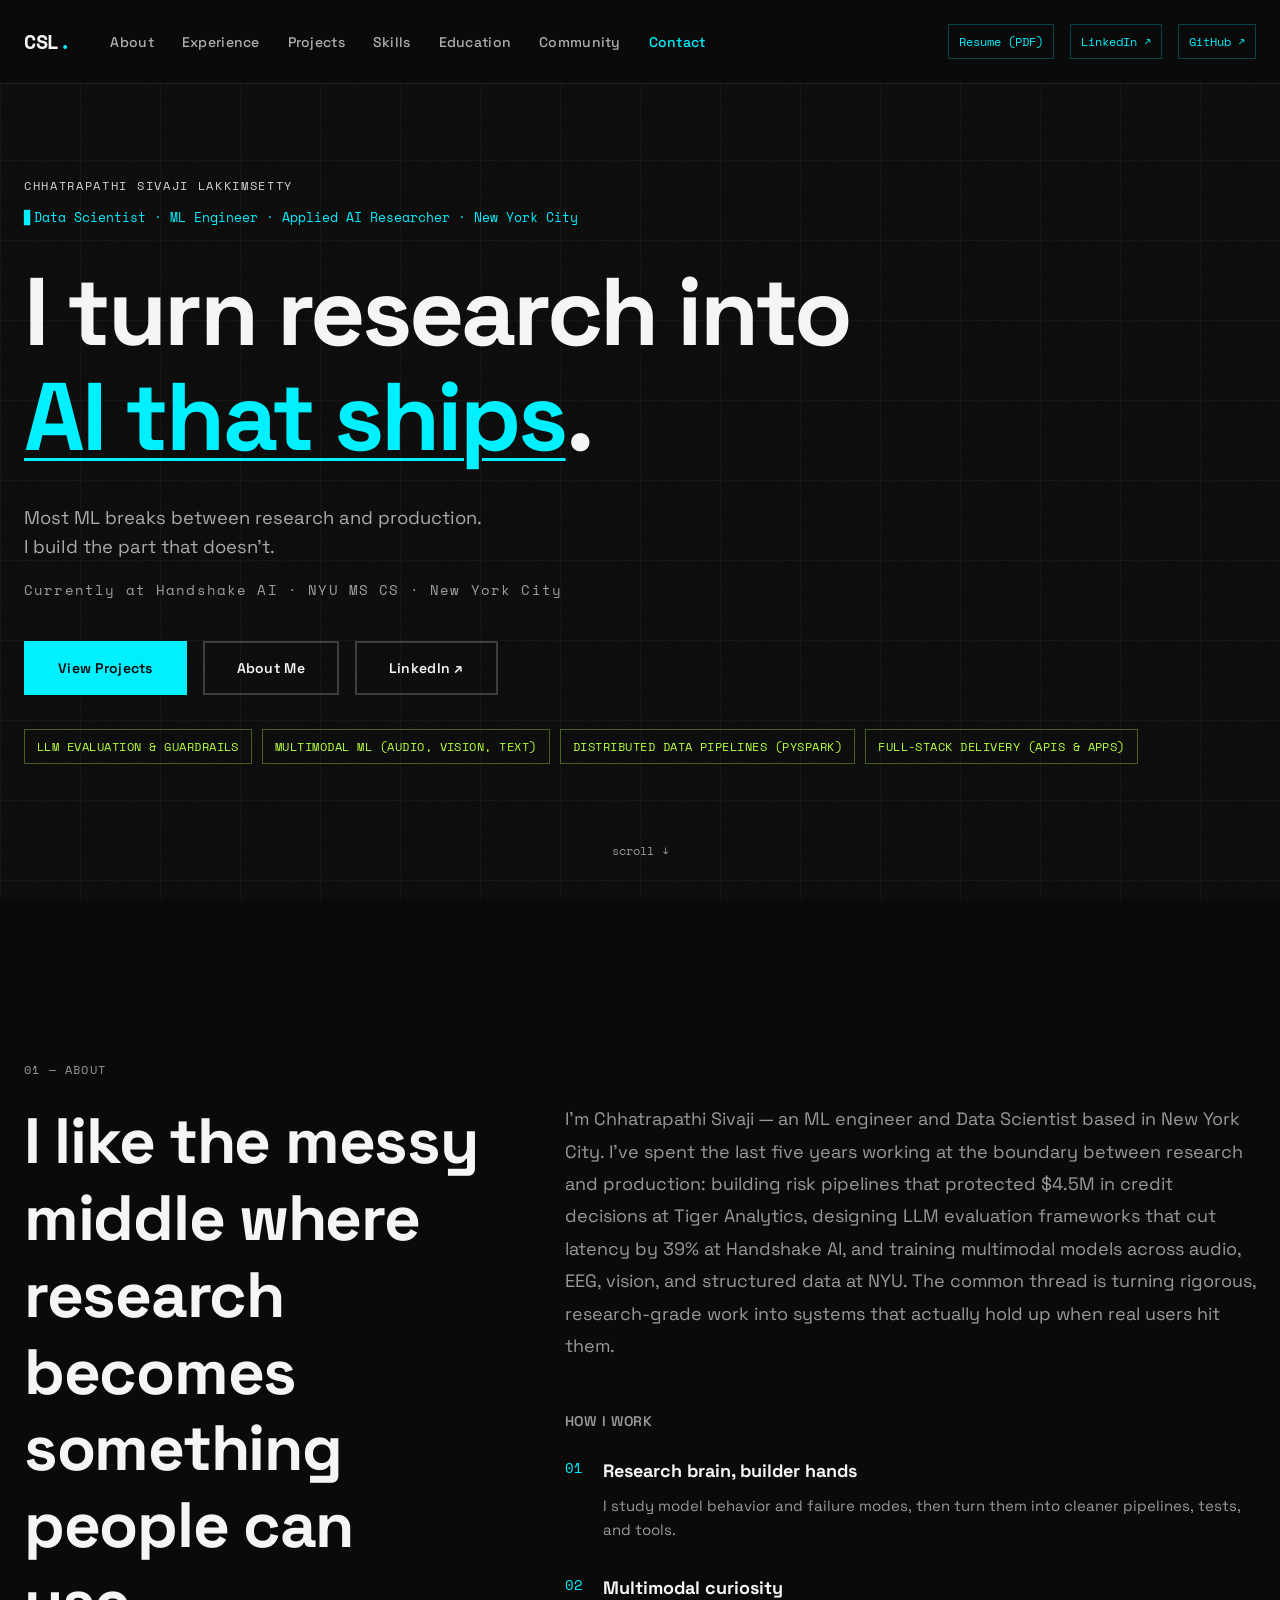
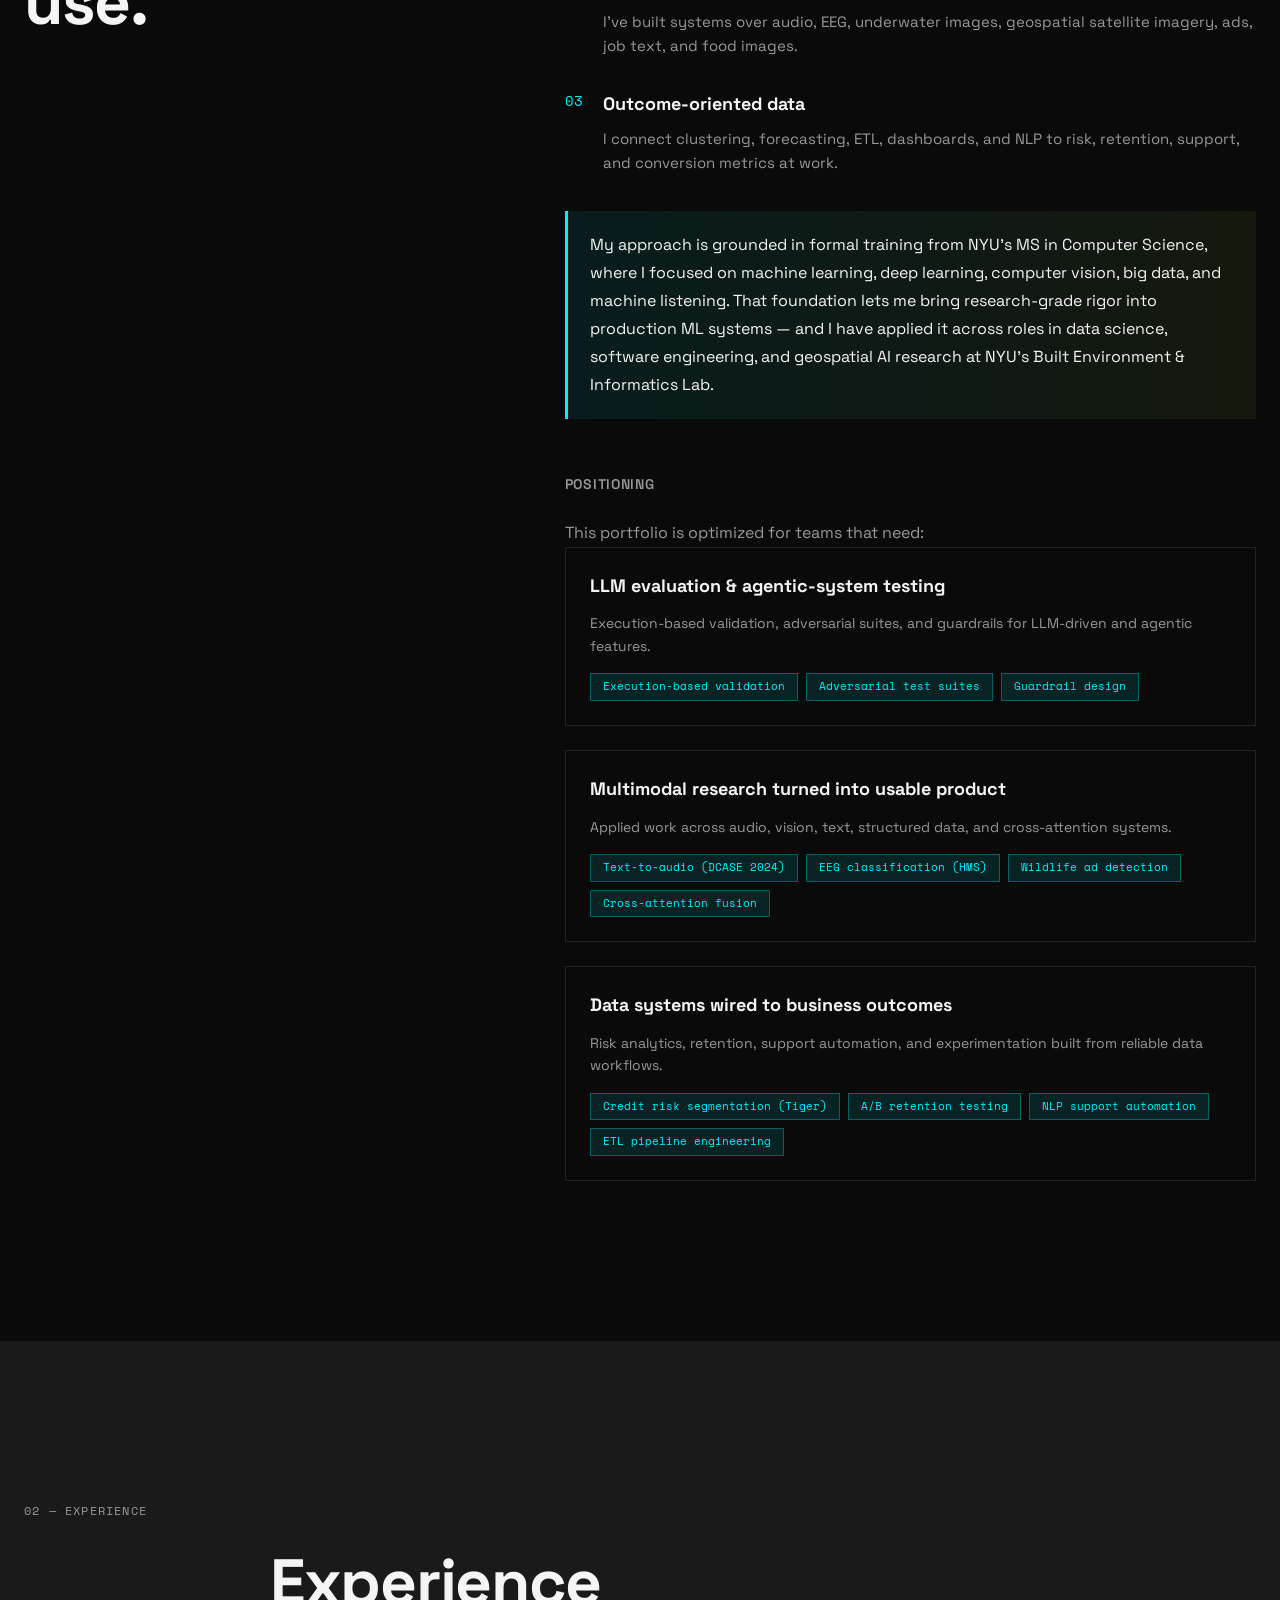
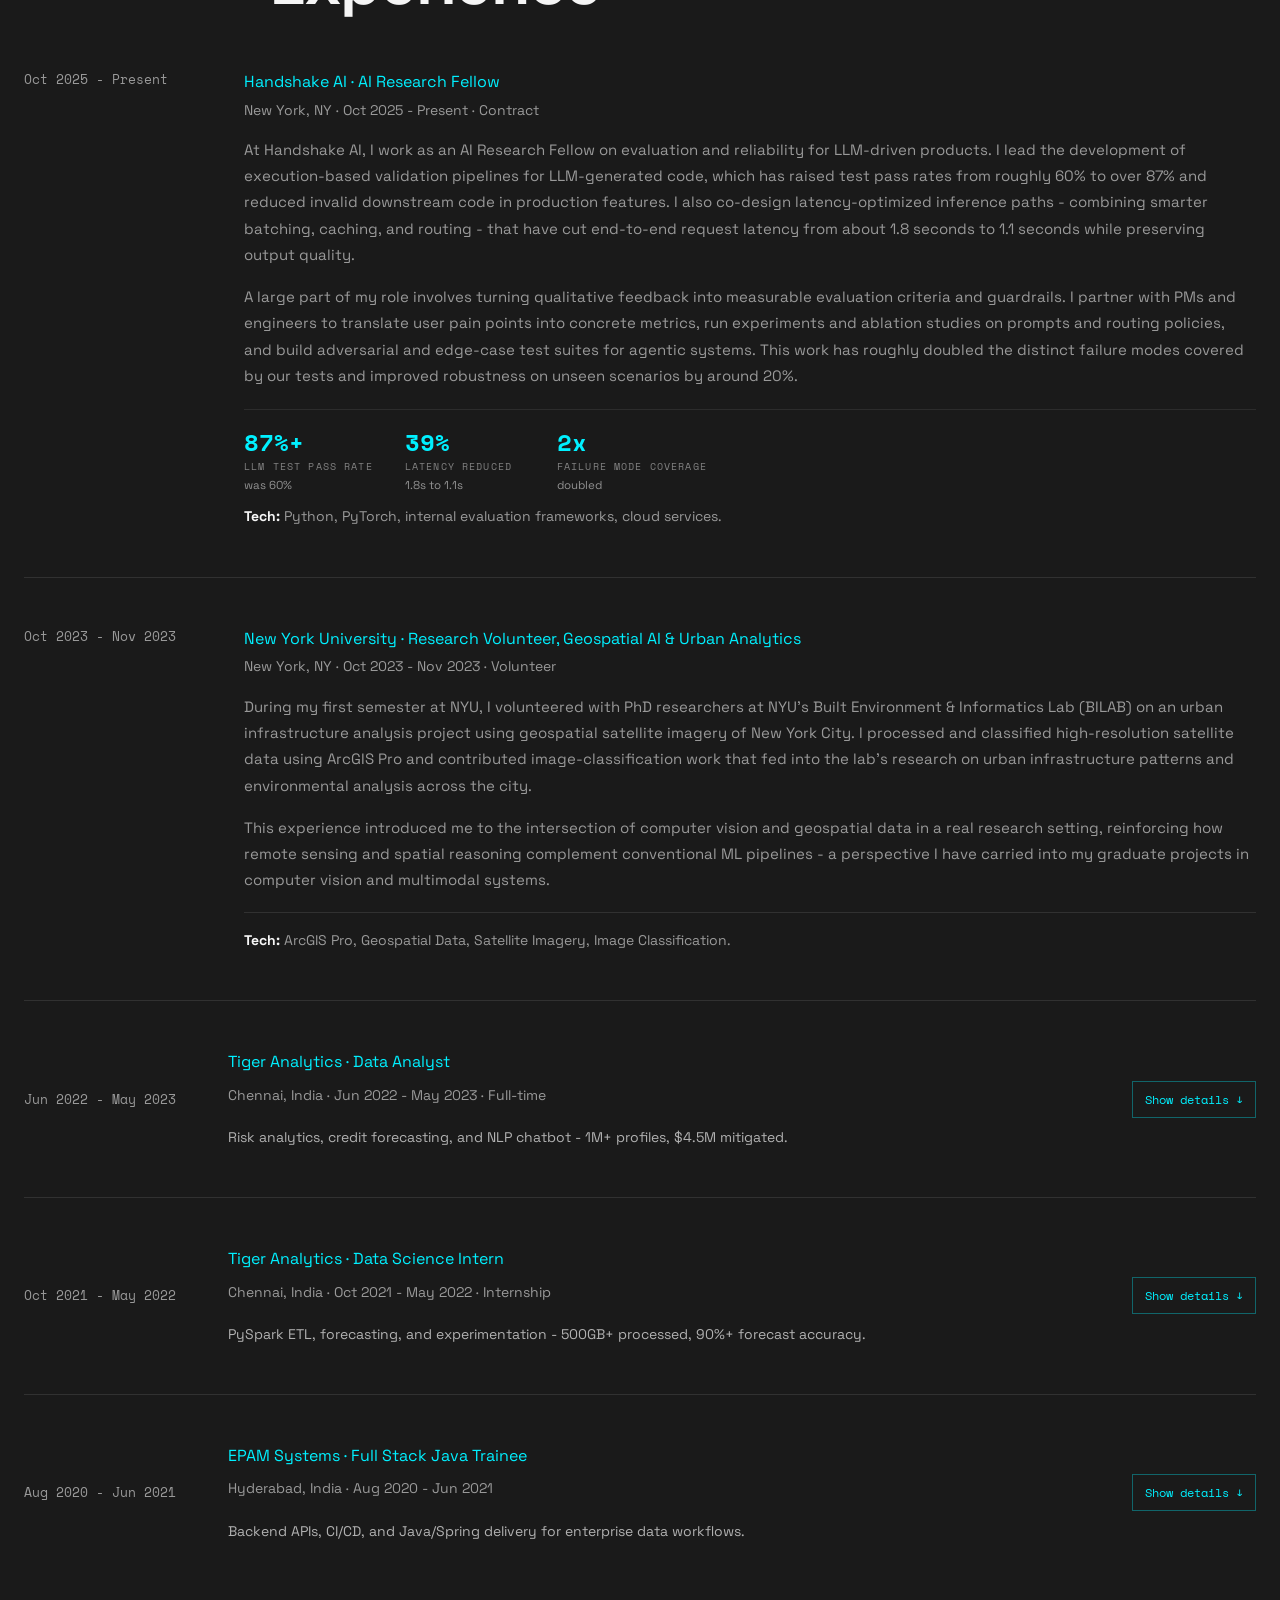
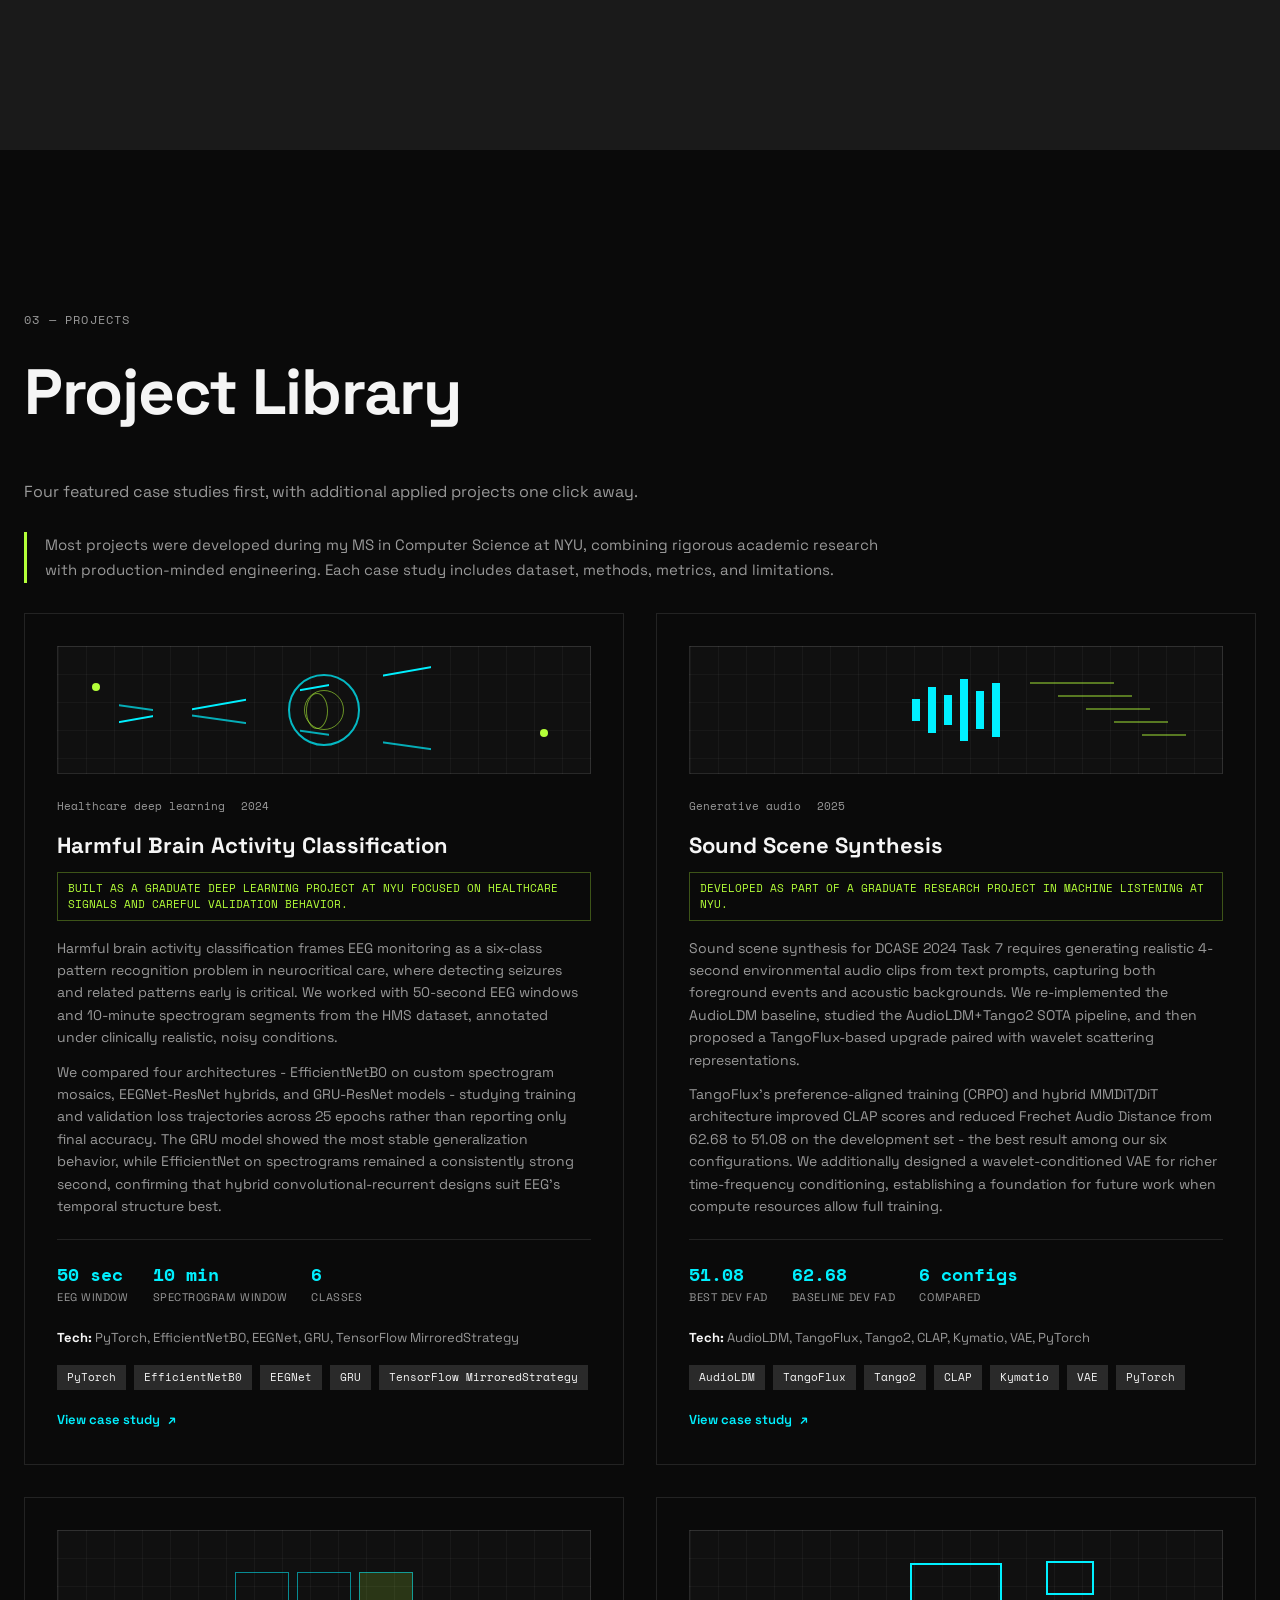
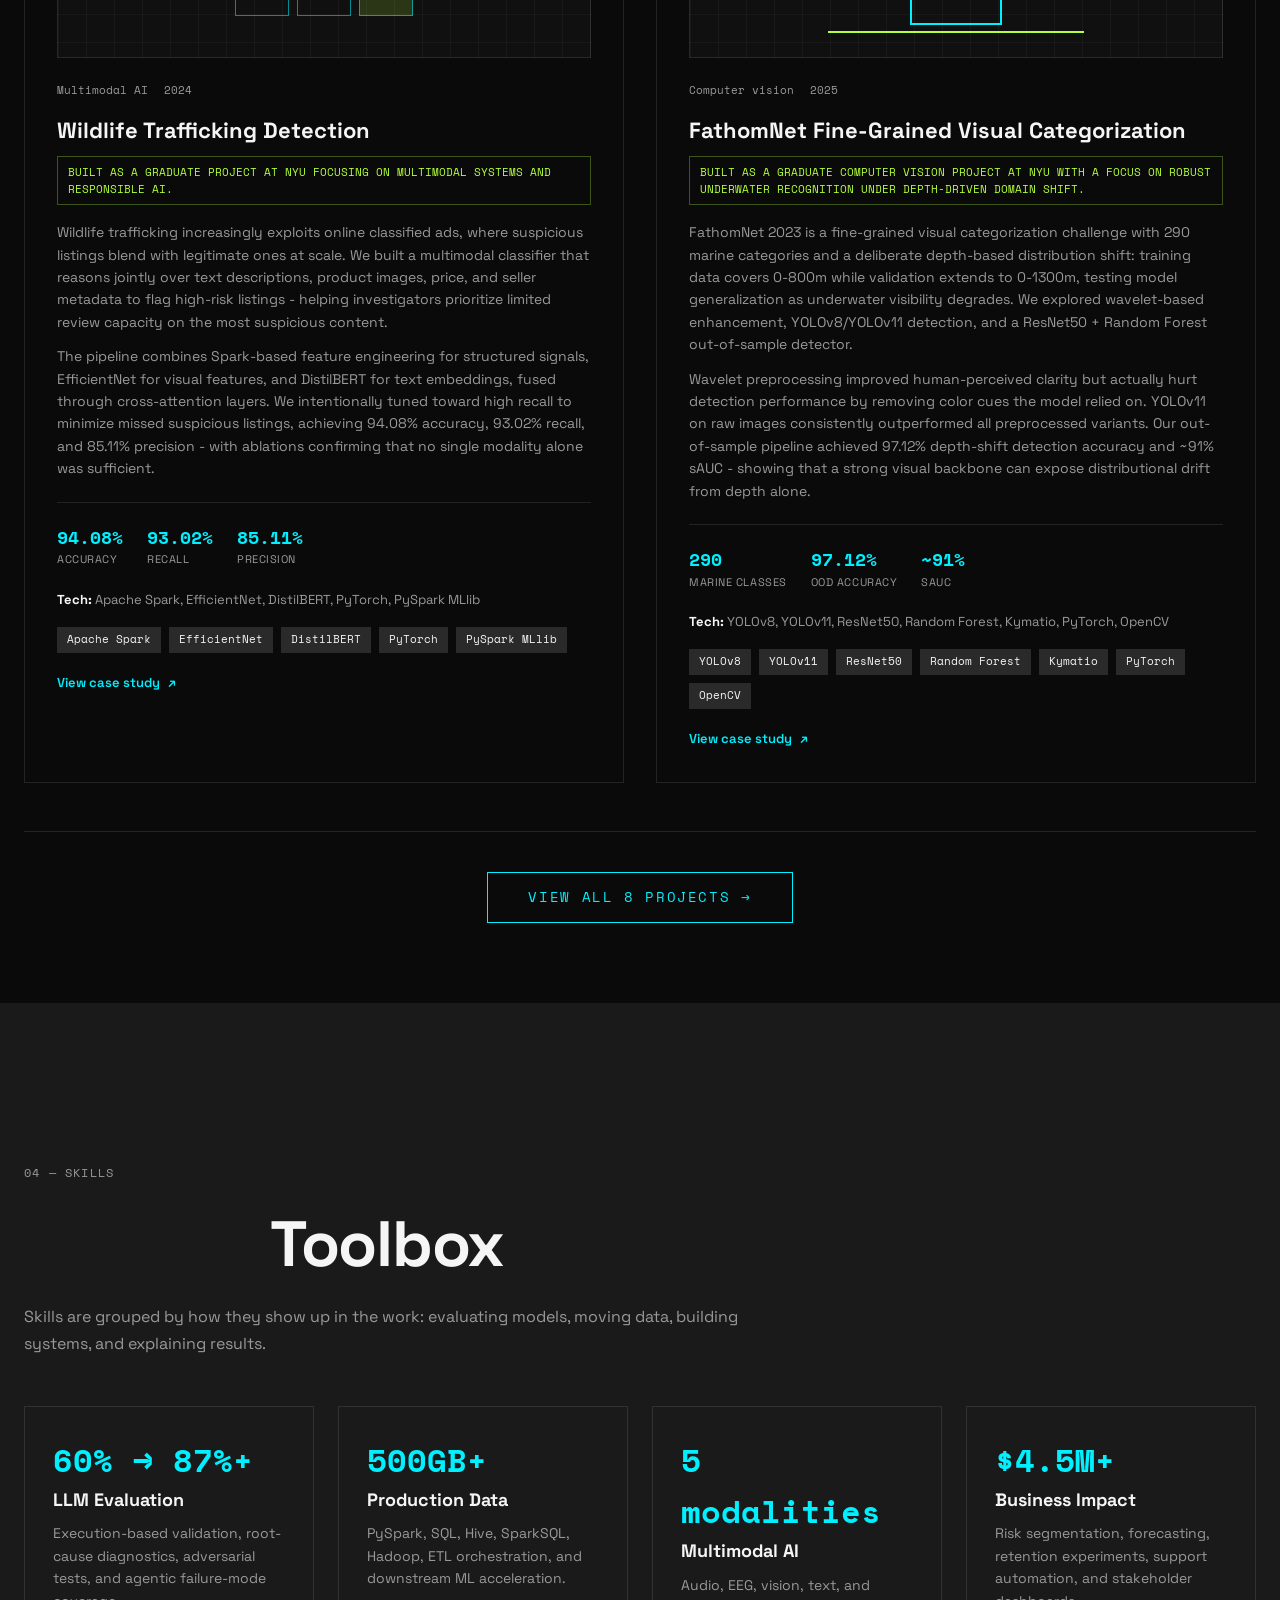
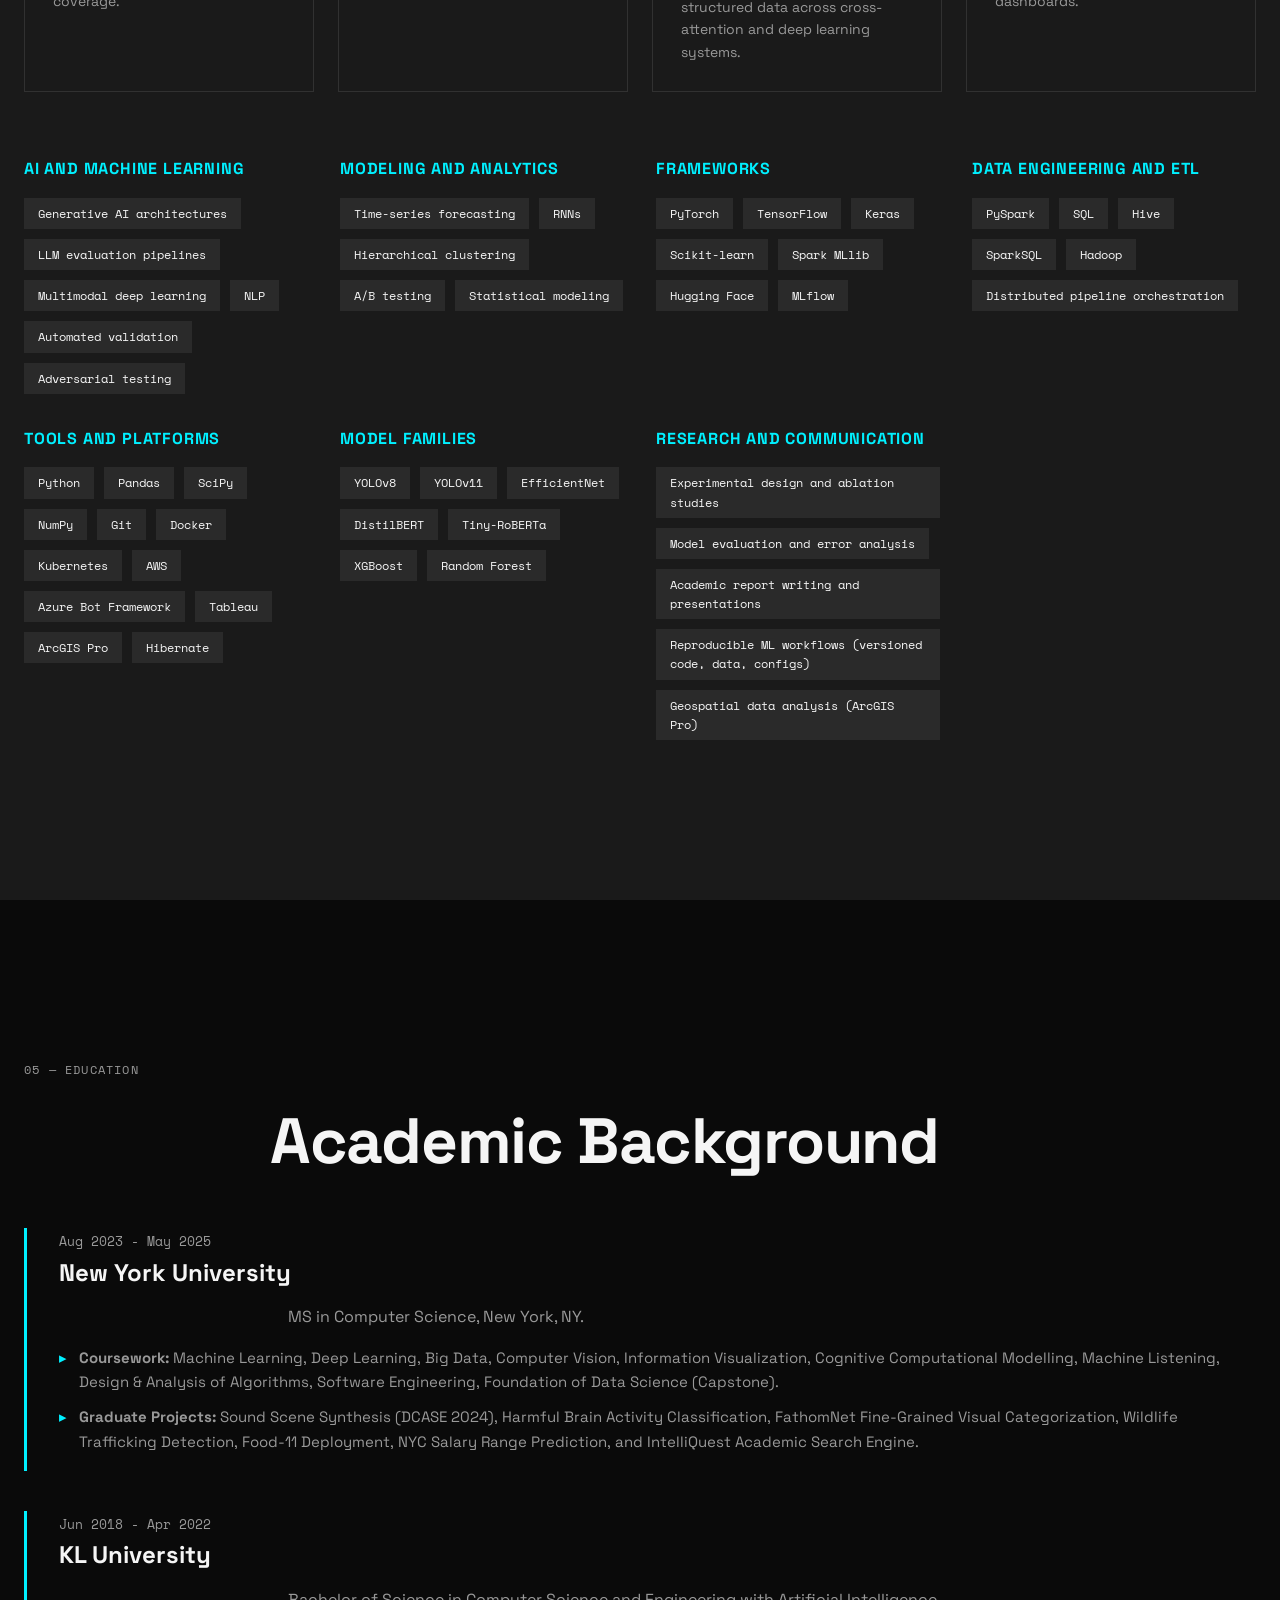
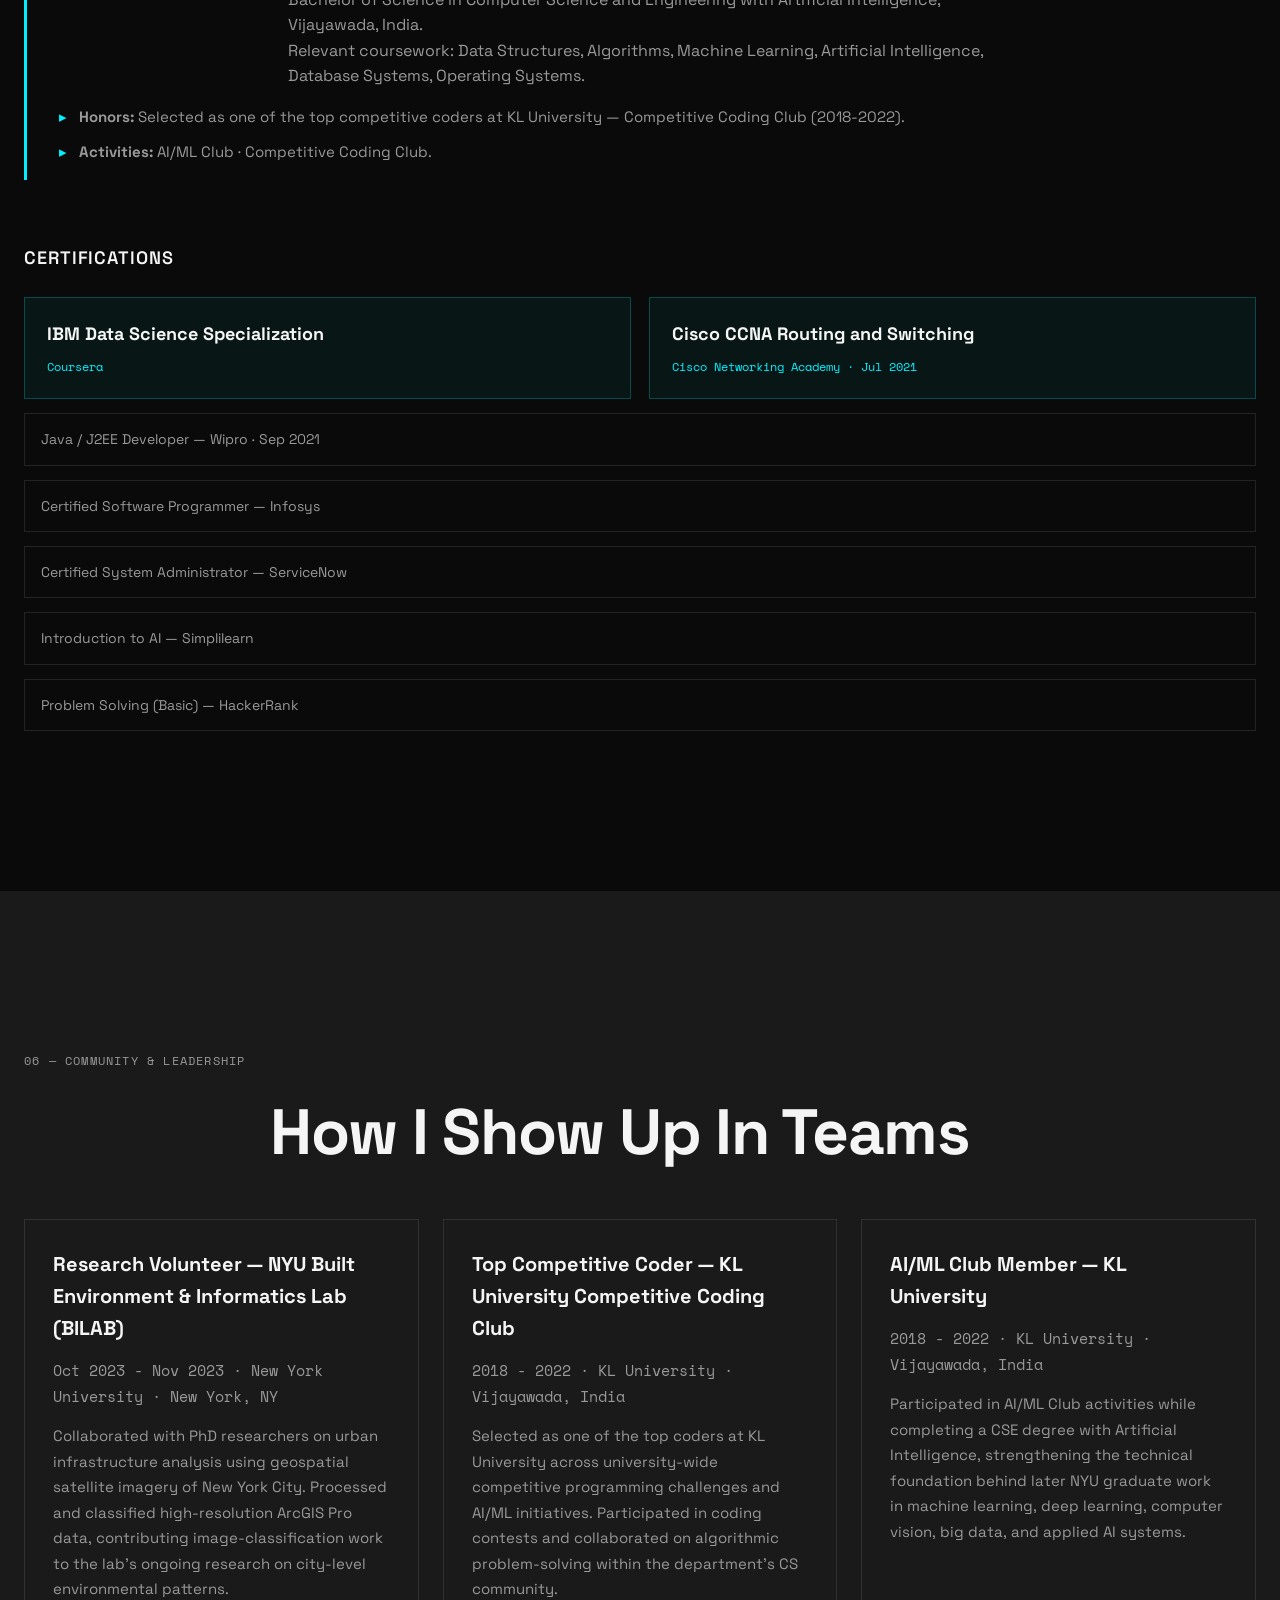
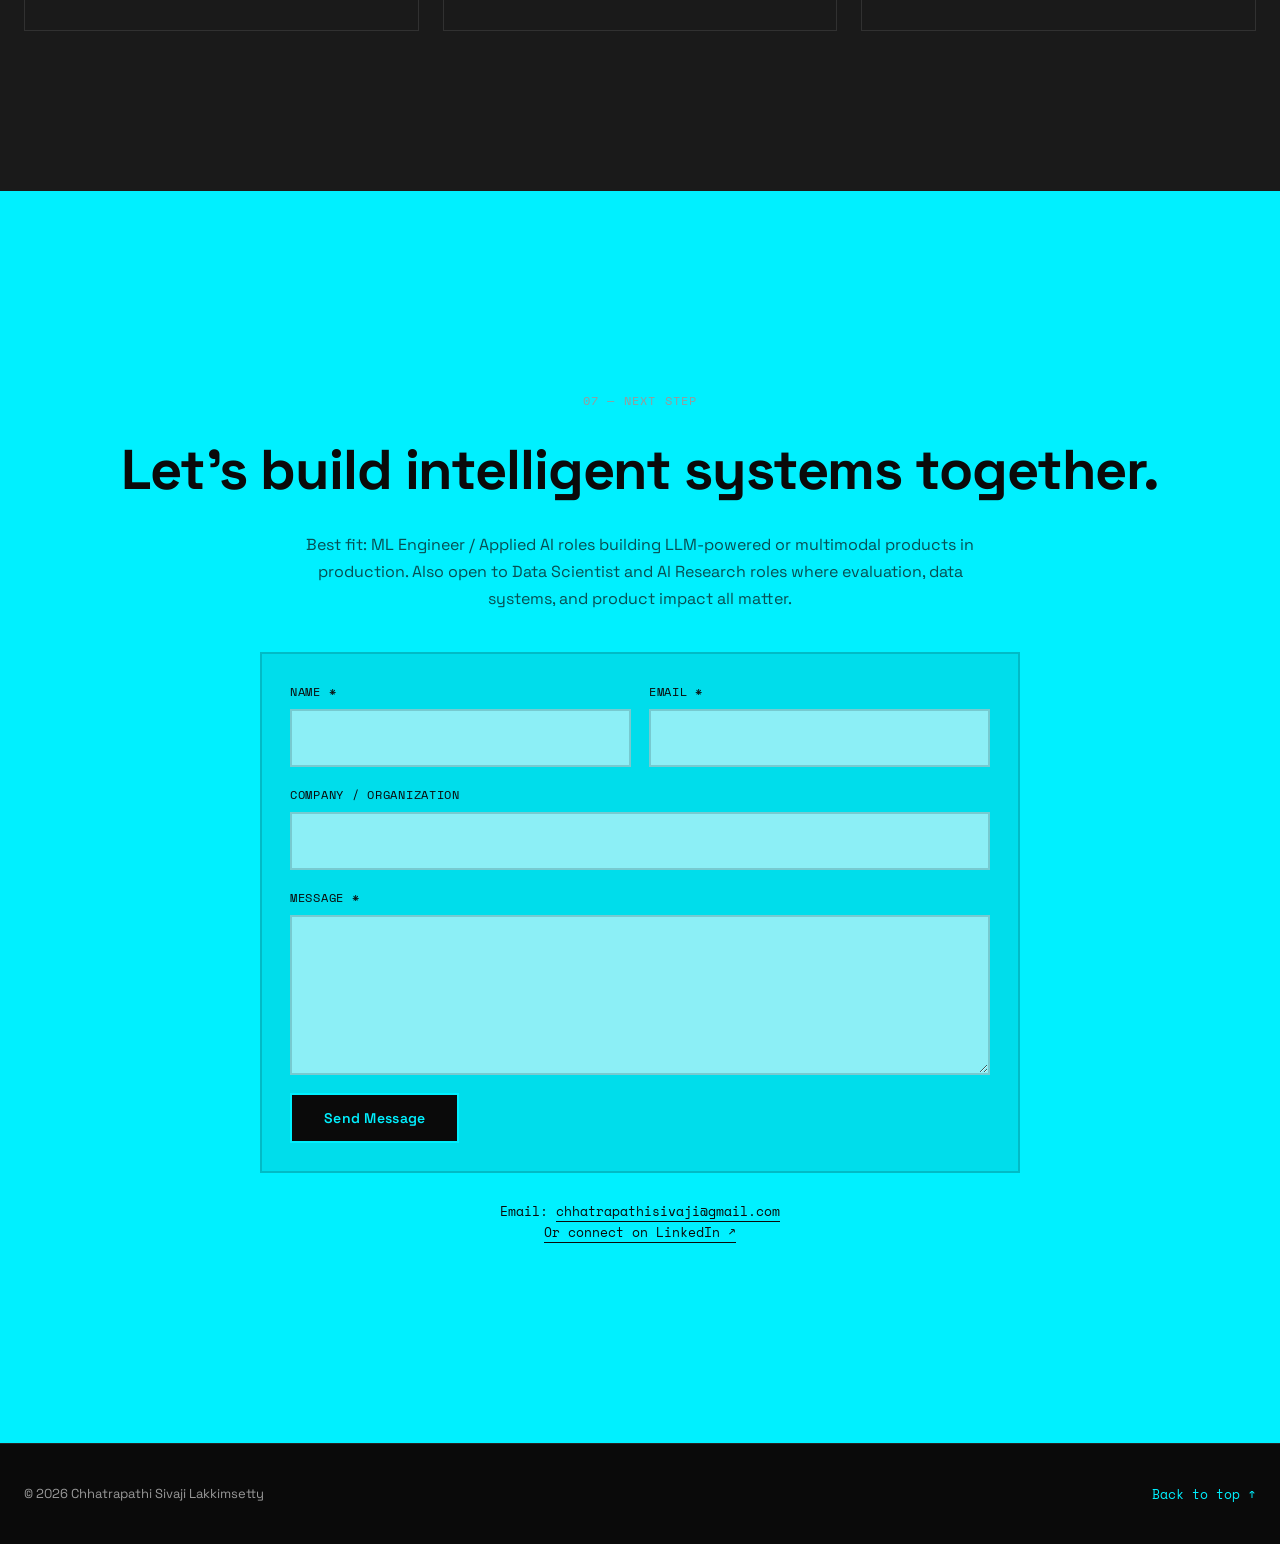
==== commit 0b34ac2f: "Apply recruiter audit refinements" ====
--- a/index.html
+++ b/index.html
@@ -15,7 +15,7 @@
   <meta property="og:description" content="Data Scientist, ML Engineer, and Applied AI Researcher. LLM evaluation, multimodal deep learning, production data systems." />
   <meta name="twitter:card" content="summary" />
   <meta name="twitter:title" content="Chhatrapathi Sivaji — AI/ML" />
-  <link rel="stylesheet" href="styles.css?v=refined-20260612b" />
+  <link rel="stylesheet" href="styles.css?v=refined-20260612c" />
 </head>
 <body>
 
@@ -46,16 +46,14 @@
     <div class="hero-noise"></div>
     <div class="hero-grid-lines"></div>
     <div class="hero-inner">
-      <p class="hero-eyebrow"><span class="blink">▋</span> Data Scientist · ML Engineer · Applied AI Researcher · NYC</p>
+      <p class="hero-name">Chhatrapathi Sivaji Lakkimsetty</p>
+      <p class="hero-eyebrow"><span class="blink">▋</span> Data Scientist · ML Engineer · Applied AI Researcher · New York City</p>
       <h1 class="hero-headline">
-        I build and ship<br />
-        reliable <em>AI systems</em>.
+        I turn research into<br />
+        <em>AI that ships</em>.
       </h1>
-      <p class="hero-sub hero-subparagraph">
-        I turn research-grade ML into systems that work in production &mdash; evaluation pipelines, multimodal models, and data workflows built to be measurable, reliable, and fast.
-        <span class="hero-anchors">Currently at Handshake AI · NYU MS CS · New York City</span>
-      </p>
       <p class="hero-positioning-line">Most ML breaks between research and production.<br />I build the part that doesn't.</p>
+      <p class="hero-anchor-line">Currently at Handshake AI · NYU MS CS · New York City</p>
       <div class="hero-actions">
         <a href="#projects" class="btn btn-primary">View Projects</a>
         <a href="#about" class="btn btn-ghost">About Me</a>
@@ -80,7 +78,7 @@
           <h2 class="section-title">I like the messy middle where research becomes something people can use.</h2>
         </div>
         <div class="about-body-col">
-          <p class="about-body">I build machine learning systems that turn complex, large-scale data into decisions that matter &mdash; whether that's mitigating $4.5M in credit risk, cutting AI pipeline latency by 39%, or automating model evaluation that saves 10+ engineering hours per week. I am currently an AI Research Fellow at Handshake AI in New York City, where I design LLM evaluation frameworks, run failure-mode analysis on agentic systems, and build adversarial test suites for robustness.</p>
+          <p class="about-body">I'm Chhatrapathi Sivaji &mdash; an ML engineer and Data Scientist based in New York City. I've spent the last five years working at the boundary between research and production: building risk pipelines that protected $4.5M in credit decisions at Tiger Analytics, designing LLM evaluation frameworks that cut latency by 39% at Handshake AI, and training multimodal models across audio, EEG, vision, and structured data at NYU. The common thread is turning rigorous, research-grade work into systems that actually hold up when real users hit them.</p>
           <div class="about-goals-title">How I work</div>
           <div class="about-traits">
             <div class="trait">
@@ -94,7 +92,7 @@
               <span class="trait-num">02</span>
               <div>
                 <strong>Multimodal curiosity</strong>
-                <p>I've built systems over audio, EEG, underwater images, ads, job text, and food images.</p>
+                <p>I've built systems over audio, EEG, underwater images, geospatial satellite imagery, ads, job text, and food images.</p>
               </div>
             </div>
             <div class="trait">
@@ -158,7 +156,6 @@
       <div class="section-label section-label-light">04 &mdash; Skills</div>
       <h2 class="section-title section-title-light">Toolbox</h2>
       <p class="skills-sub">Skills are grouped by how they show up in the work: evaluating models, moving data, building systems, and explaining results.</p>
-      <p class="core-skills">Core: PyTorch, Python, LLM evaluation, multimodal ML, PySpark, SQL, Spark, TensorFlow, model deployment, A/B testing, dashboards.</p>
       <div id="skillStoryGrid" class="skill-story-grid"></div>
       <div id="skillsGrid" class="skills-grid"></div>
     </div>
@@ -224,6 +221,6 @@
     <a href="#top" class="footer-top">Back to top ↑</a>
   </footer>
 
-  <script src="script.js?v=refined-20260612b"></script>
+  <script src="script.js?v=refined-20260612c"></script>
 </body>
 </html>
--- a/styles.css
+++ b/styles.css
@@ -217,6 +217,15 @@
   z-index: 1;
 }
 
+.hero-name {
+  color: rgba(255,255,255,0.82);
+  font-family: var(--font-mono);
+  font-size: 12px;
+  letter-spacing: 0.14em;
+  margin-bottom: 12px;
+  text-transform: uppercase;
+}
+
 .hero-eyebrow {
   font-family: var(--font-mono);
   font-size: 13px;
@@ -250,30 +259,23 @@
   text-underline-offset: 8px;
 }
 
-.hero-sub {
-  font-size: 1rem;
-  line-height: 1.7;
-  color: rgba(255,255,255,0.75);
-  max-width: 560px;
-  margin-bottom: 2rem;
-}
-
-.hero-anchors {
-  color: rgba(255,255,255,0.45);
-  display: block;
-  font-family: var(--font-mono);
-  font-size: 0.85rem;
-  letter-spacing: 0.05em;
-  margin-top: 0.75rem;
-}
-
 .hero-positioning-line {
   color: rgba(255,255,255,0.65);
   font-size: 1.15rem;
   font-weight: 400;
   line-height: 1.6;
-  margin: 2rem 0 2.5rem;
+  margin: 0 0 1rem;
   max-width: 480px;
+}
+
+.hero-anchor-line {
+  color: rgba(255,255,255,0.60);
+  font-family: var(--font-mono);
+  font-size: 0.9rem;
+  letter-spacing: 0.08em;
+  line-height: 1.6;
+  margin: 1rem 0 2.5rem;
+  max-width: 560px;
 }
 
 .hero-actions {
@@ -409,7 +411,6 @@
 .projects-sub,
 .projects-note,
 .skills-sub,
-.core-skills,
 .contact-sub,
 .positioning-intro,
 .education-item p,
@@ -449,7 +450,6 @@
 .positioning-intro,
 .timeline-tech,
 .project-tech-line,
-.core-skills,
 .coursework {
   color: var(--light-gray);
   font-size: 16px;
@@ -459,14 +459,6 @@
 .skills-sub {
   max-width: 760px;
   margin: -28px 0 48px;
-}
-
-.core-skills {
-  border: var(--border);
-  color: var(--white);
-  font-family: var(--font-mono);
-  margin: -20px 0 44px;
-  padding: 16px;
 }
 
 /* ===== ABOUT ===== */
@@ -624,6 +616,13 @@
   margin-bottom: 16px;
 }
 
+.timeline-preview {
+  color: rgba(255,255,255,0.66);
+  font-size: 14px;
+  line-height: 1.55;
+  max-width: 780px;
+}
+
 .timeline-content ul {
   list-style: none;
   display: flex;
@@ -1007,12 +1006,27 @@
   width: 8px;
 }
 
+.audio-visual i {
+  background: rgba(180,255,57,0.55);
+  bottom: calc(24px + var(--band, 1) * 13px);
+  height: 2px;
+  opacity: 0.8;
+  position: absolute;
+  right: calc(18px + var(--band, 1) * 18px);
+  width: calc(34px + var(--band, 1) * 10px);
+}
+
 .audio-visual span:nth-child(1) { --i: 1; }
 .audio-visual span:nth-child(2) { --i: 4; }
 .audio-visual span:nth-child(3) { --i: 2; }
 .audio-visual span:nth-child(4) { --i: 6; }
 .audio-visual span:nth-child(5) { --i: 3; }
 .audio-visual span:nth-child(6) { --i: 5; }
+.audio-visual i:nth-of-type(1) { --band: 1; }
+.audio-visual i:nth-of-type(2) { --band: 2; }
+.audio-visual i:nth-of-type(3) { --band: 3; }
+.audio-visual i:nth-of-type(4) { --band: 4; }
+.audio-visual i:nth-of-type(5) { --band: 5; }
 
 .vision-box {
   border: 2px solid var(--cyan);
@@ -1040,13 +1054,71 @@
 }
 
 .eeg-visual {
-  gap: 5px;
-}
-
-.eeg-visual span {
-  background: var(--cyan);
-  height: calc(8px + var(--level) * 8px);
-  width: 4px;
+  gap: 0;
+}
+
+.eeg-orb {
+  border: 2px solid rgba(0,240,255,0.75);
+  border-radius: 50%;
+  height: 72px;
+  position: absolute;
+  width: 72px;
+}
+
+.eeg-orb::before,
+.eeg-orb::after {
+  border: 1px solid rgba(180,255,57,0.55);
+  border-radius: 50%;
+  content: "";
+  position: absolute;
+}
+
+.eeg-orb::before {
+  inset: 14px;
+}
+
+.eeg-orb::after {
+  height: 34px;
+  left: 16px;
+  top: 17px;
+  width: 20px;
+}
+
+.eeg-trace {
+  background: linear-gradient(90deg, transparent 0 8%, var(--cyan) 8% 15%, transparent 15% 23%, var(--cyan) 23% 34%, transparent 34% 45%, var(--cyan) 45% 51%, transparent 51% 62%, var(--cyan) 62% 72%, transparent 72%);
+  height: 2px;
+  left: 22px;
+  position: absolute;
+  right: 22px;
+}
+
+.trace-a {
+  top: 38px;
+  transform: skewY(-10deg);
+}
+
+.trace-b {
+  bottom: 38px;
+  opacity: 0.7;
+  transform: skewY(8deg);
+}
+
+.eeg-node {
+  background: var(--lime);
+  border-radius: 50%;
+  height: 8px;
+  position: absolute;
+  width: 8px;
+}
+
+.node-a {
+  left: 34px;
+  top: 36px;
+}
+
+.node-b {
+  bottom: 36px;
+  right: 42px;
 }
 
 .resnet-visual span {
@@ -1458,15 +1530,44 @@
 
 .cert-list {
   display: grid;
-  grid-template-columns: repeat(auto-fit, minmax(280px, 1fr));
-  gap: 16px;
-}
-
-.cert-list li {
-  padding: 16px;
+  gap: 14px;
+}
+
+.cert-featured-wrap {
+  border: 0 !important;
+  grid-column: 1 / -1;
+  padding: 0 !important;
+}
+
+.cert-featured-grid {
+  display: grid;
+  gap: 18px;
+  grid-template-columns: repeat(2, minmax(0, 1fr));
+}
+
+.cert-featured {
+  background: rgba(0,240,255,0.05);
+  border: 1px solid rgba(0,240,255,0.24);
+  padding: 22px;
+}
+
+.cert-featured h3 {
+  color: var(--white);
+  font-size: 18px;
+  margin-bottom: 8px;
+}
+
+.cert-featured p {
+  color: var(--cyan);
+  font-family: var(--font-mono);
+  font-size: 12px;
+}
+
+.cert-compact {
   border: var(--border);
+  color: var(--light-gray);
   font-size: 14px;
-  color: var(--light-gray);
+  padding: 14px 16px;
 }
 
 /* ===== COMMUNITY ===== */
@@ -1627,7 +1728,8 @@
     grid-template-columns: 1fr;
   }
   .project-grid-more,
-  .community-grid {
+  .community-grid,
+  .cert-featured-grid {
     grid-template-columns: 1fr;
   }
 }
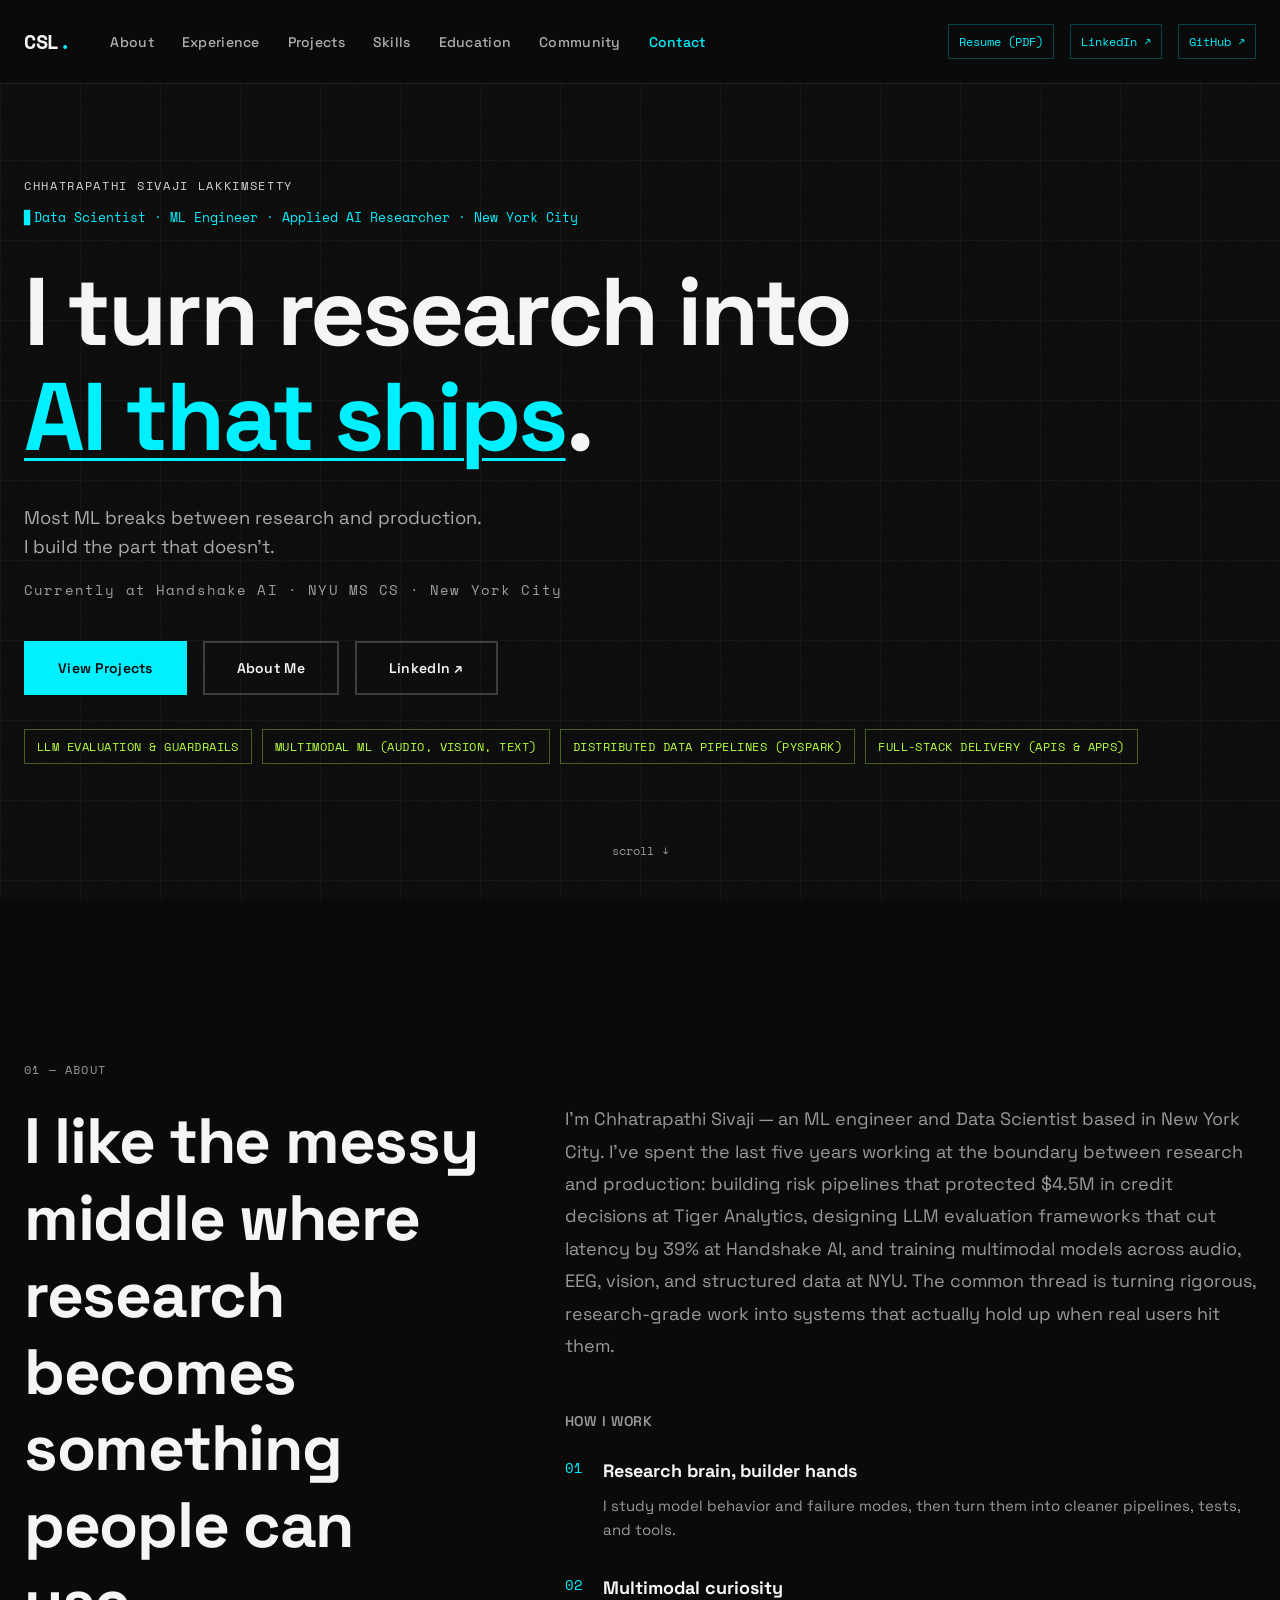
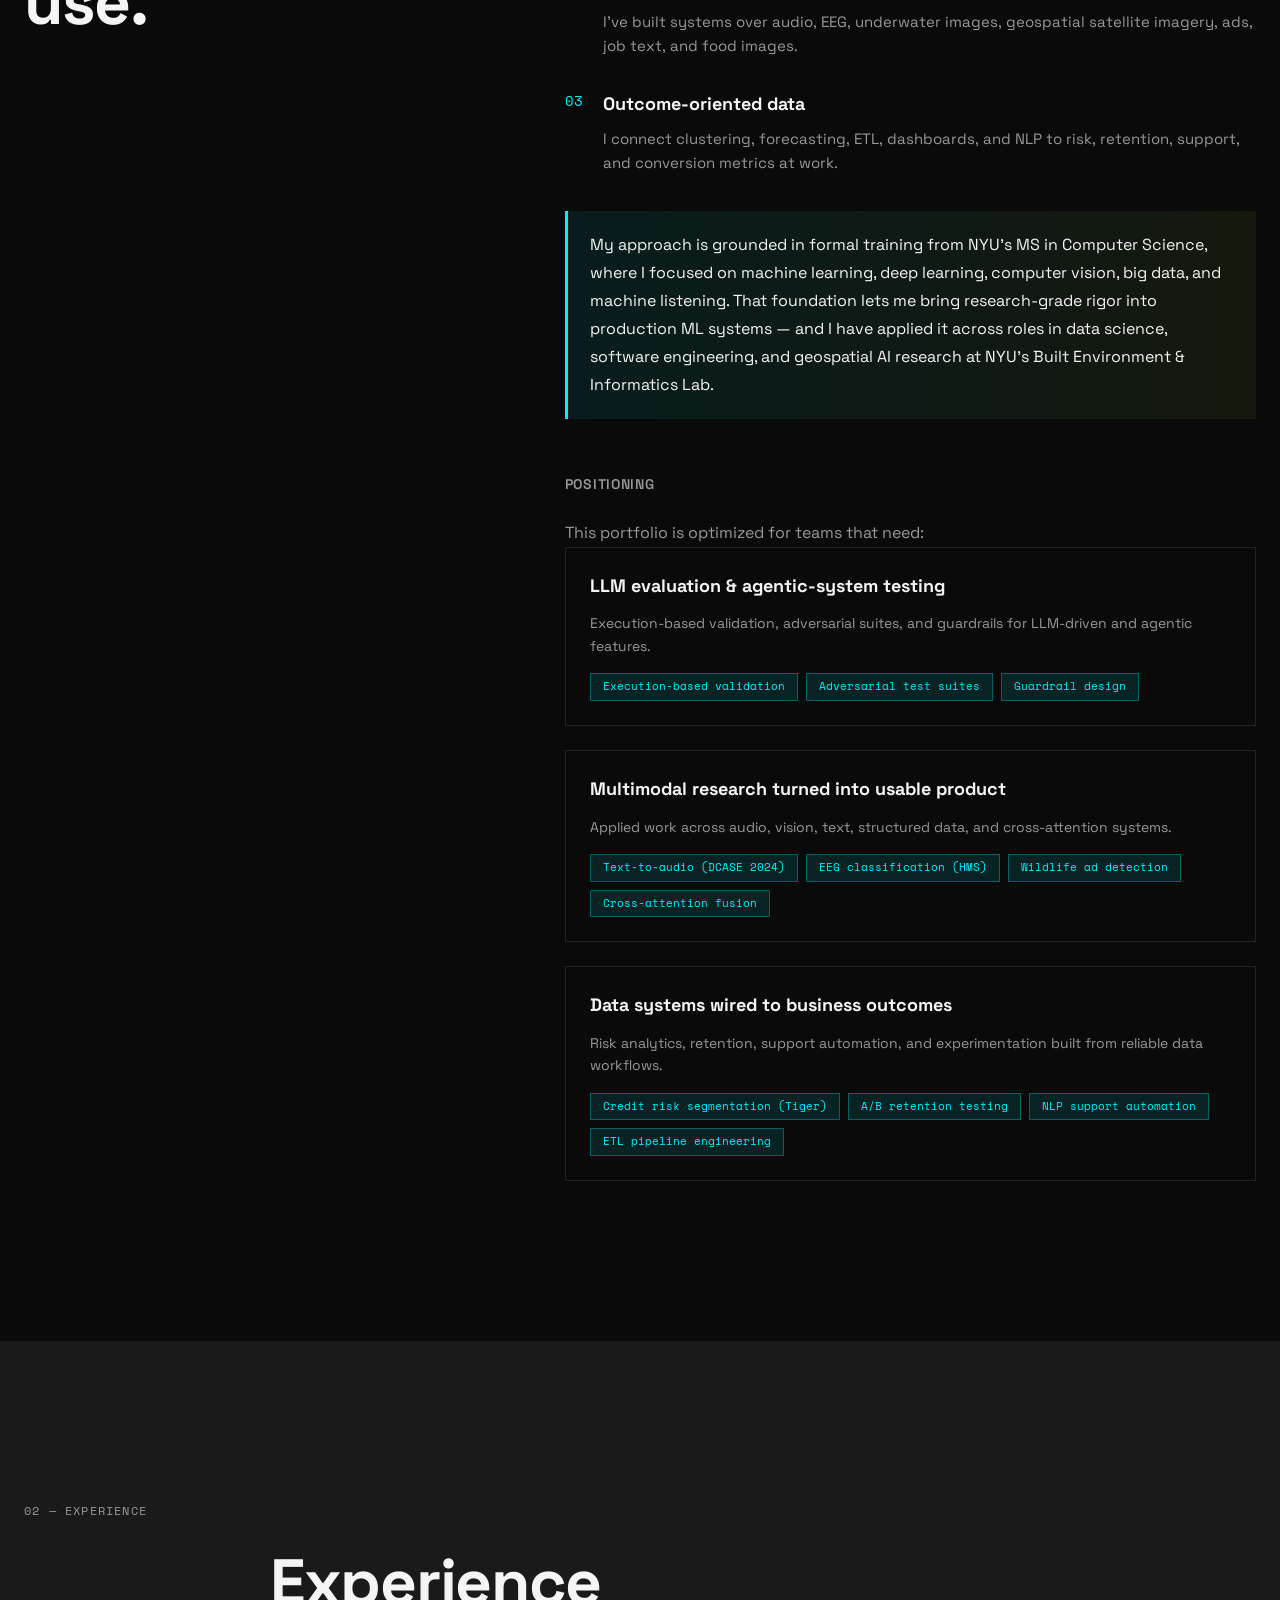
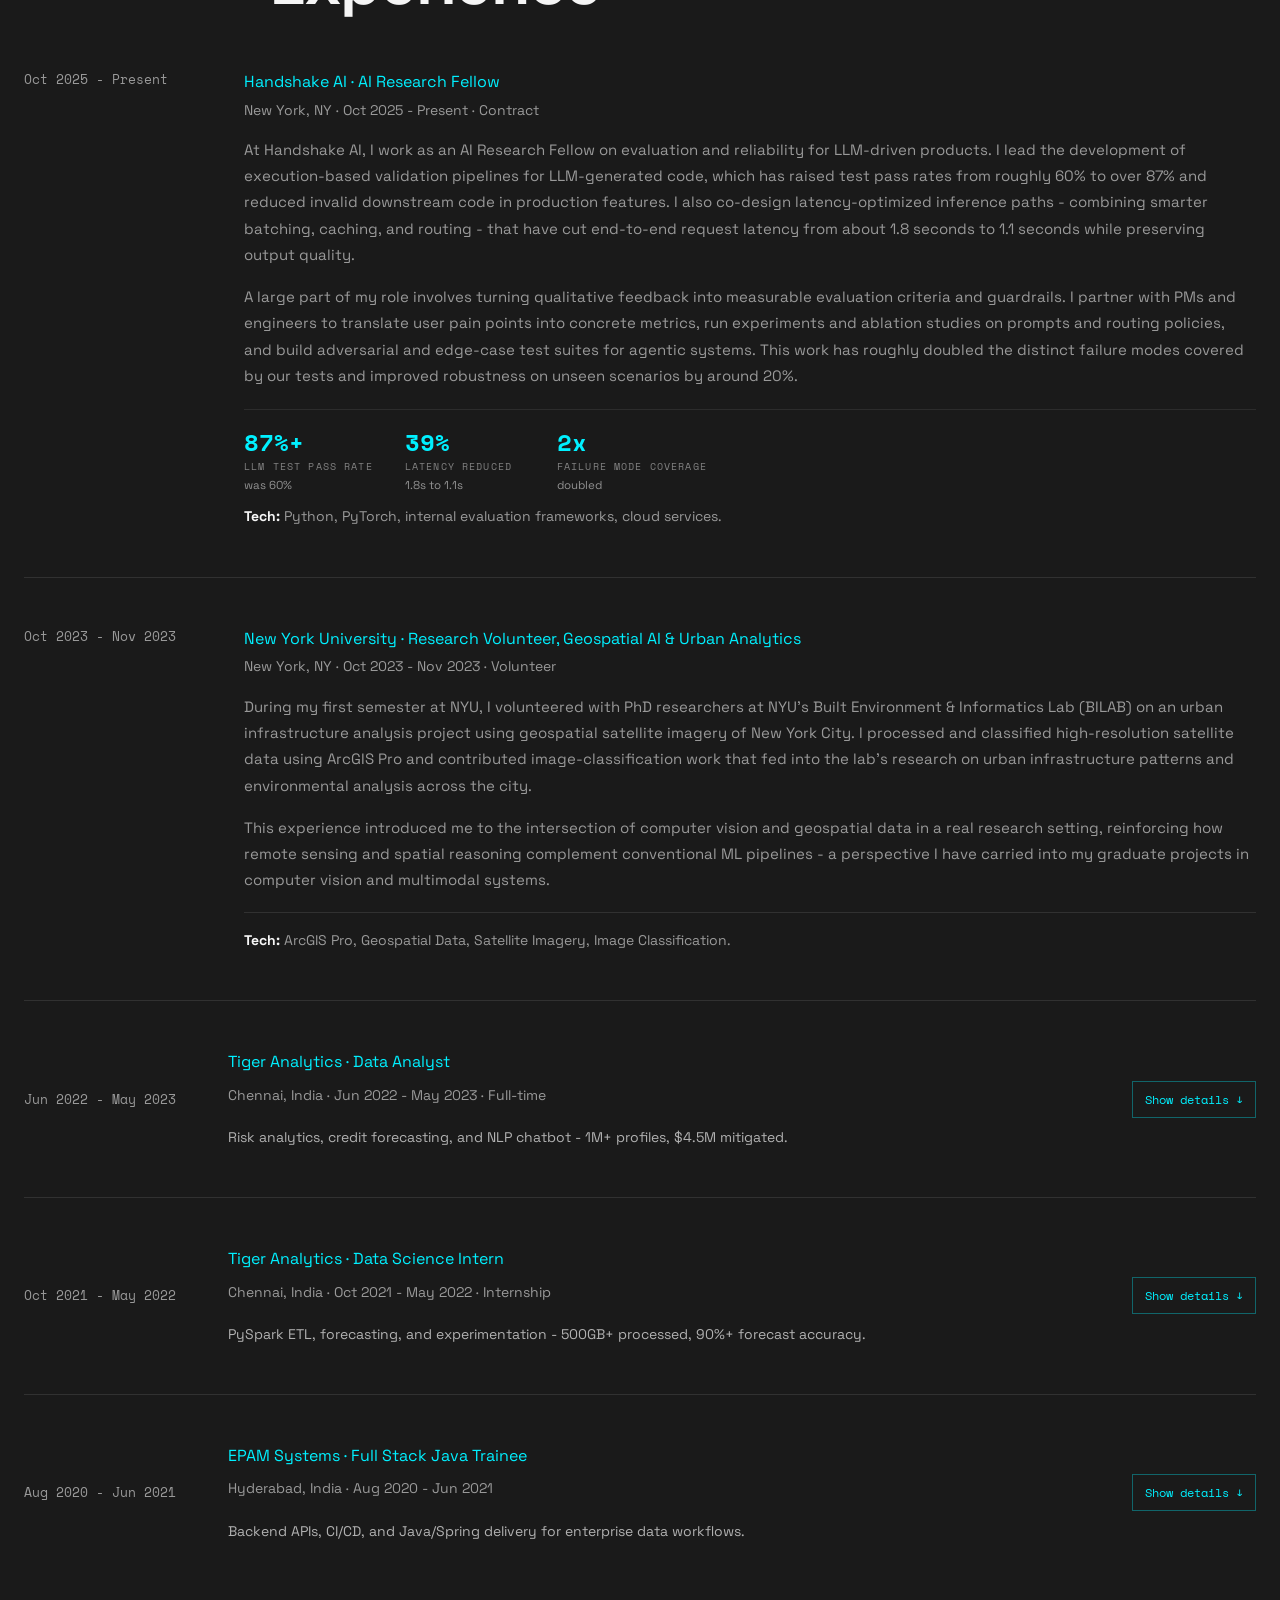
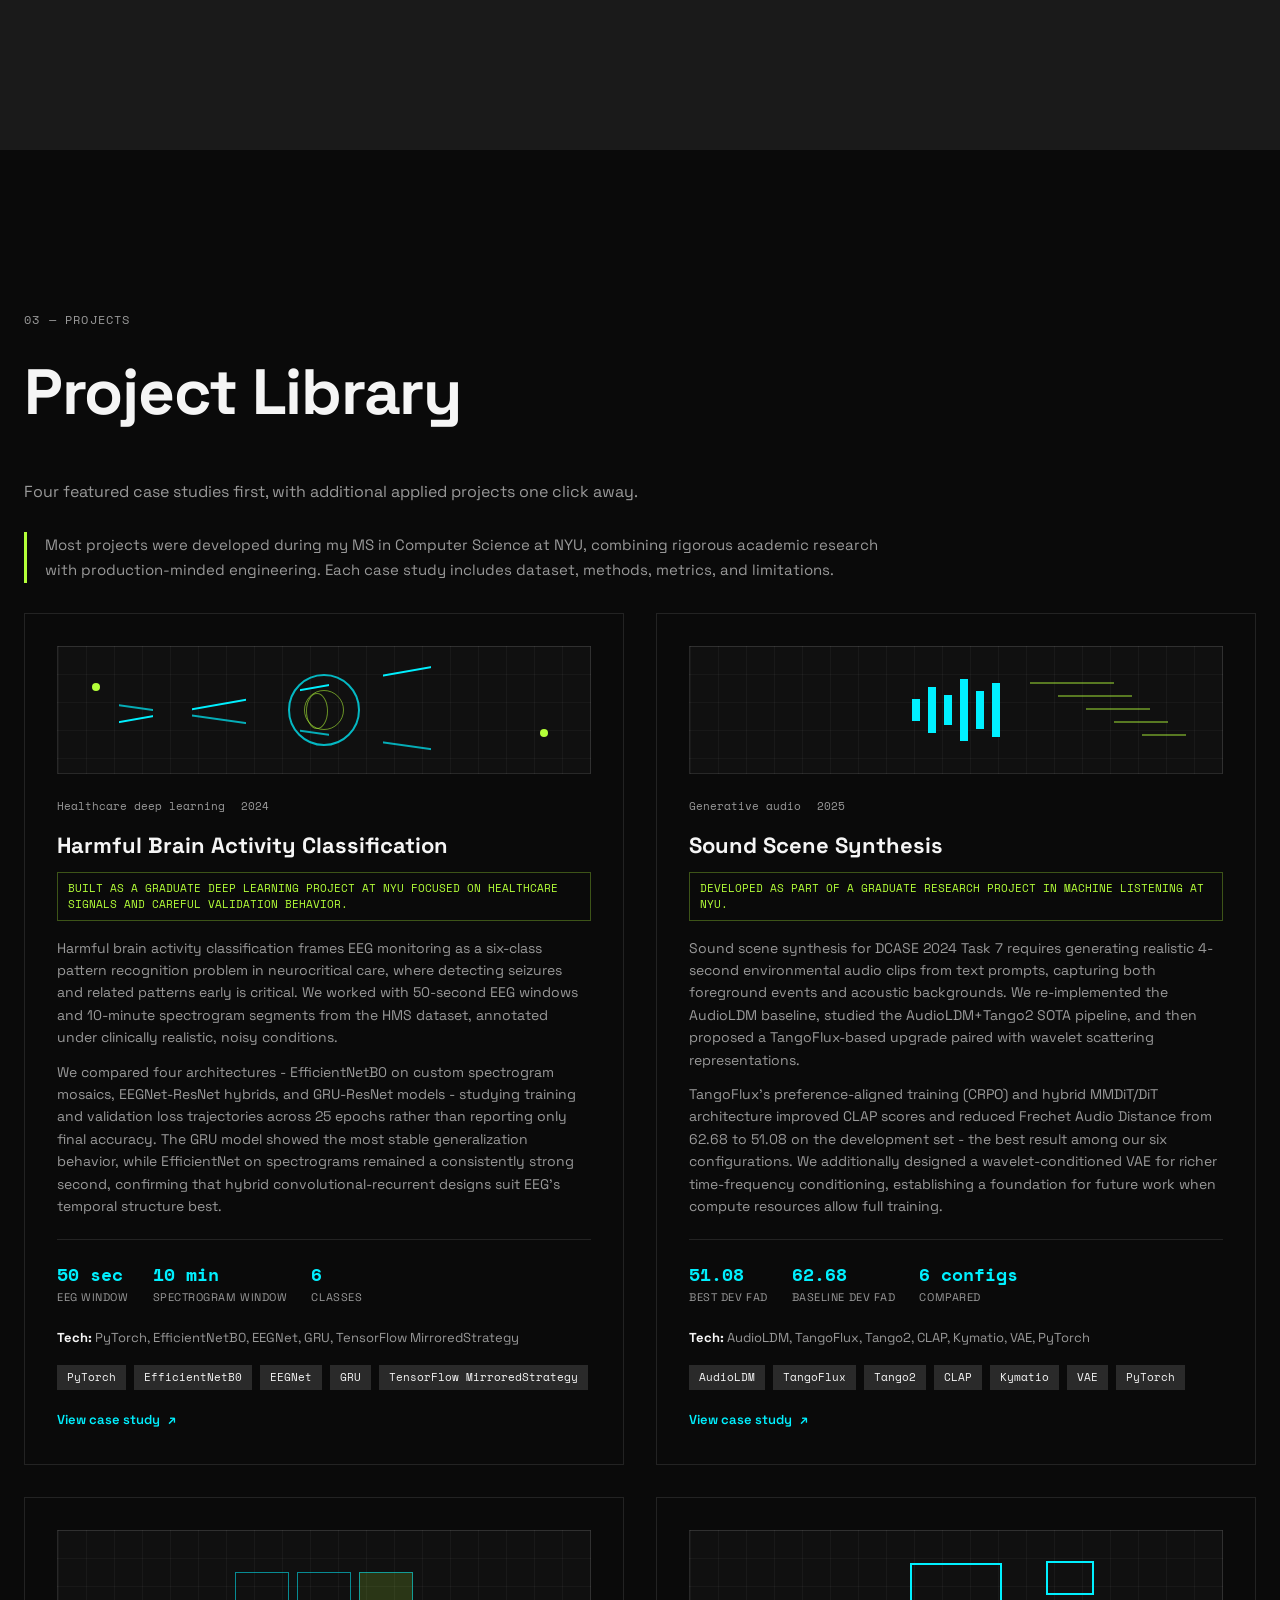
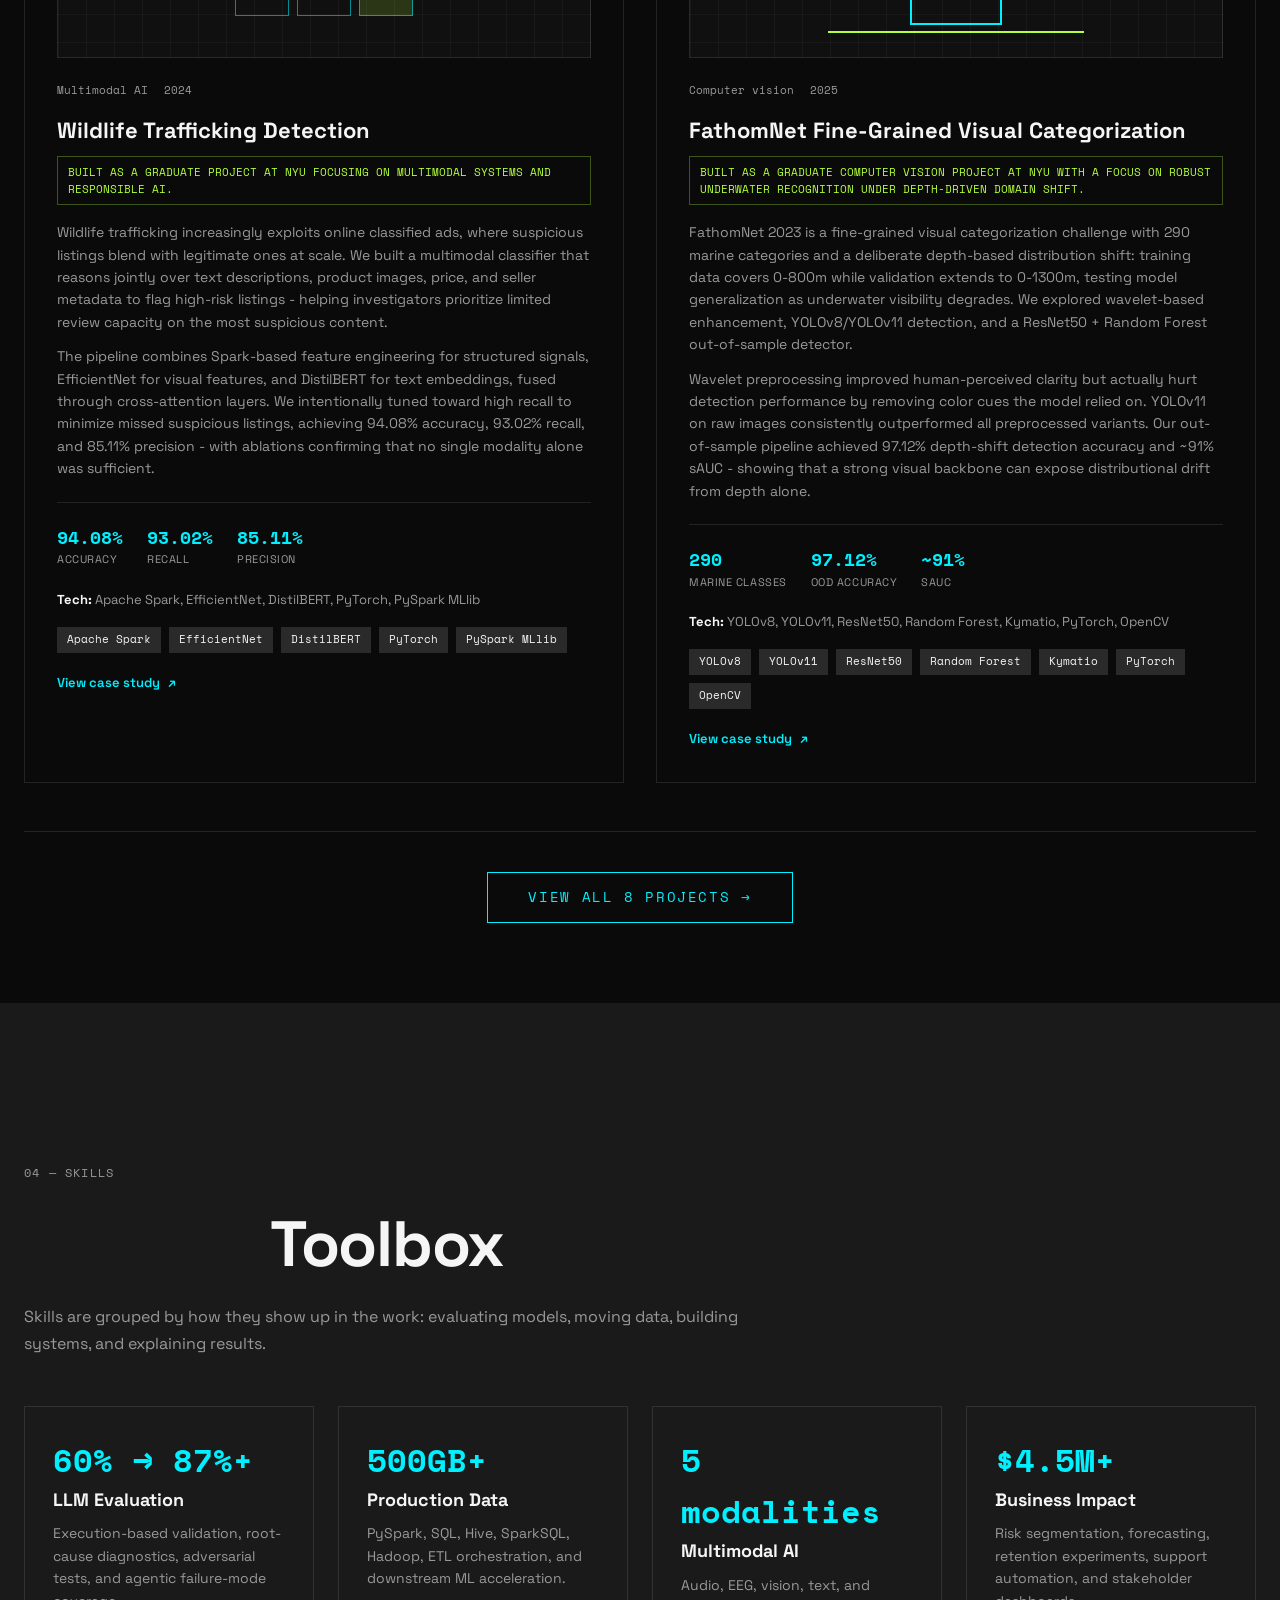
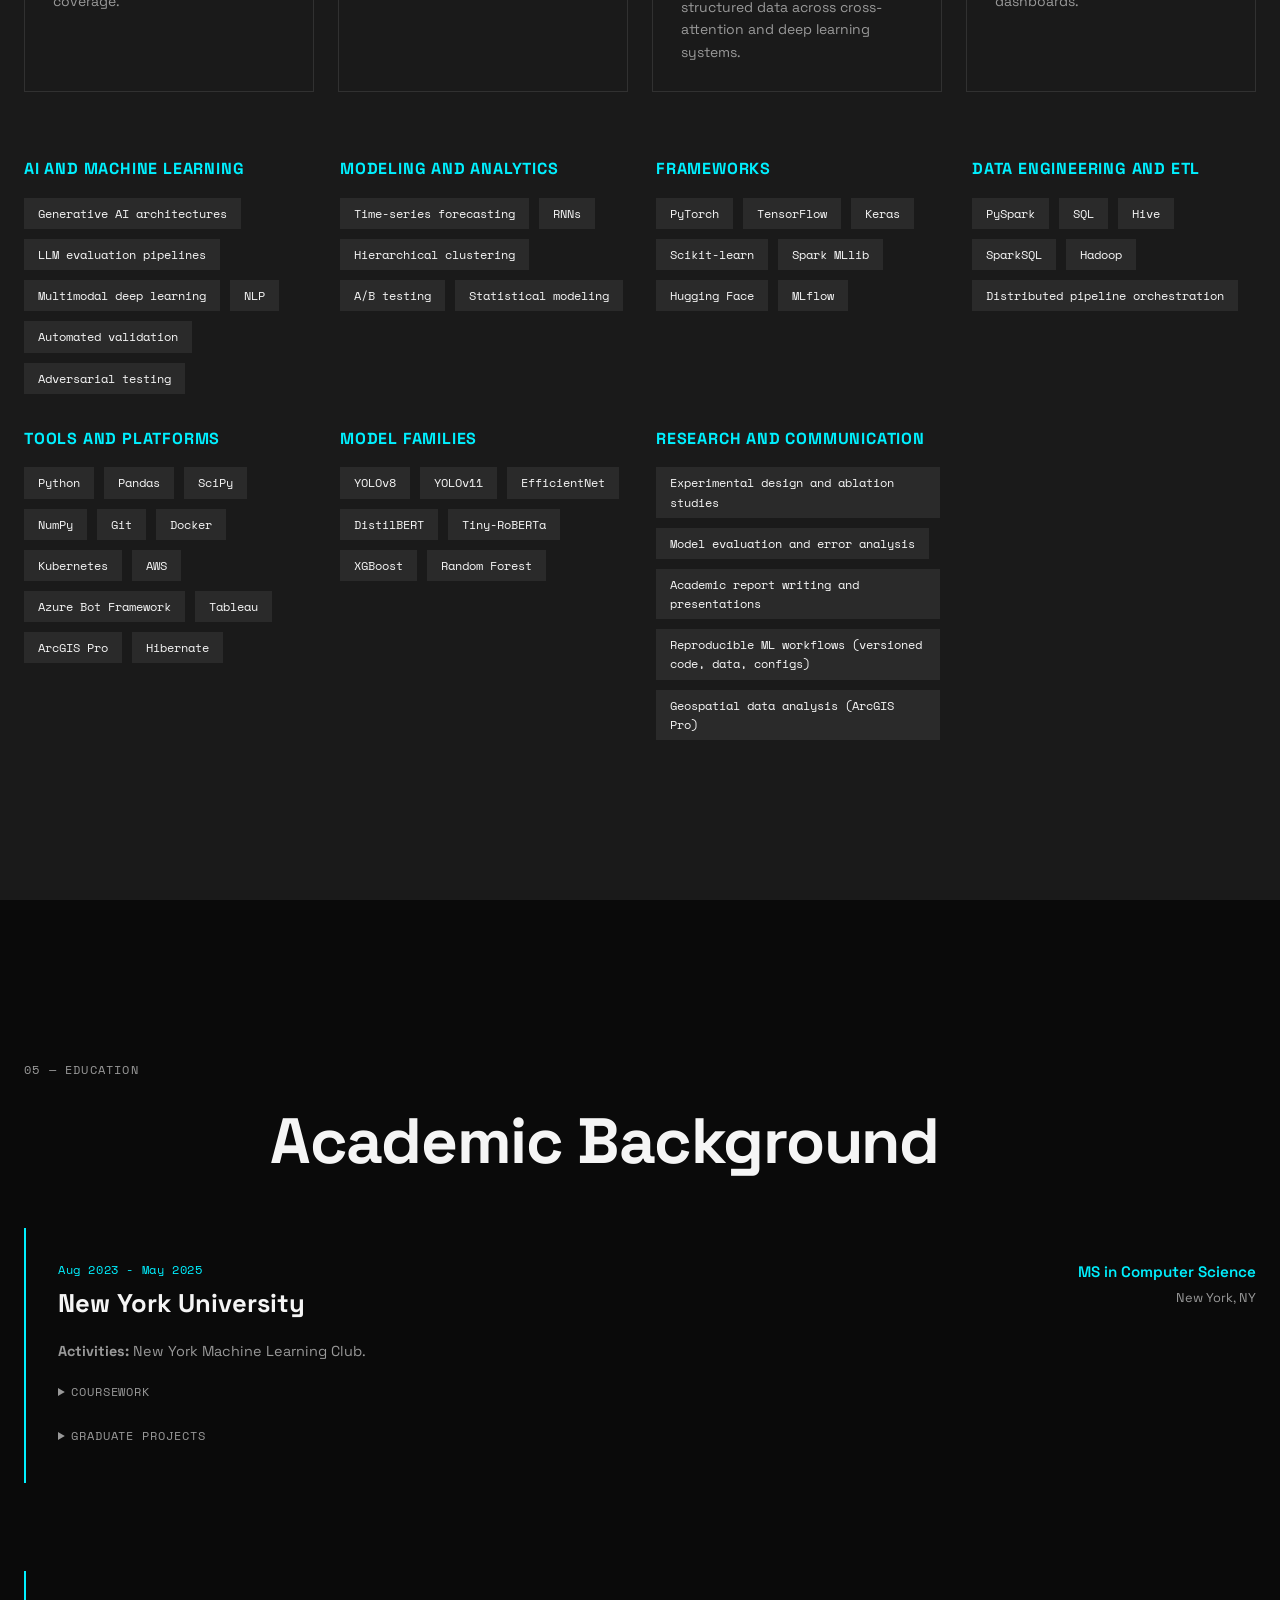
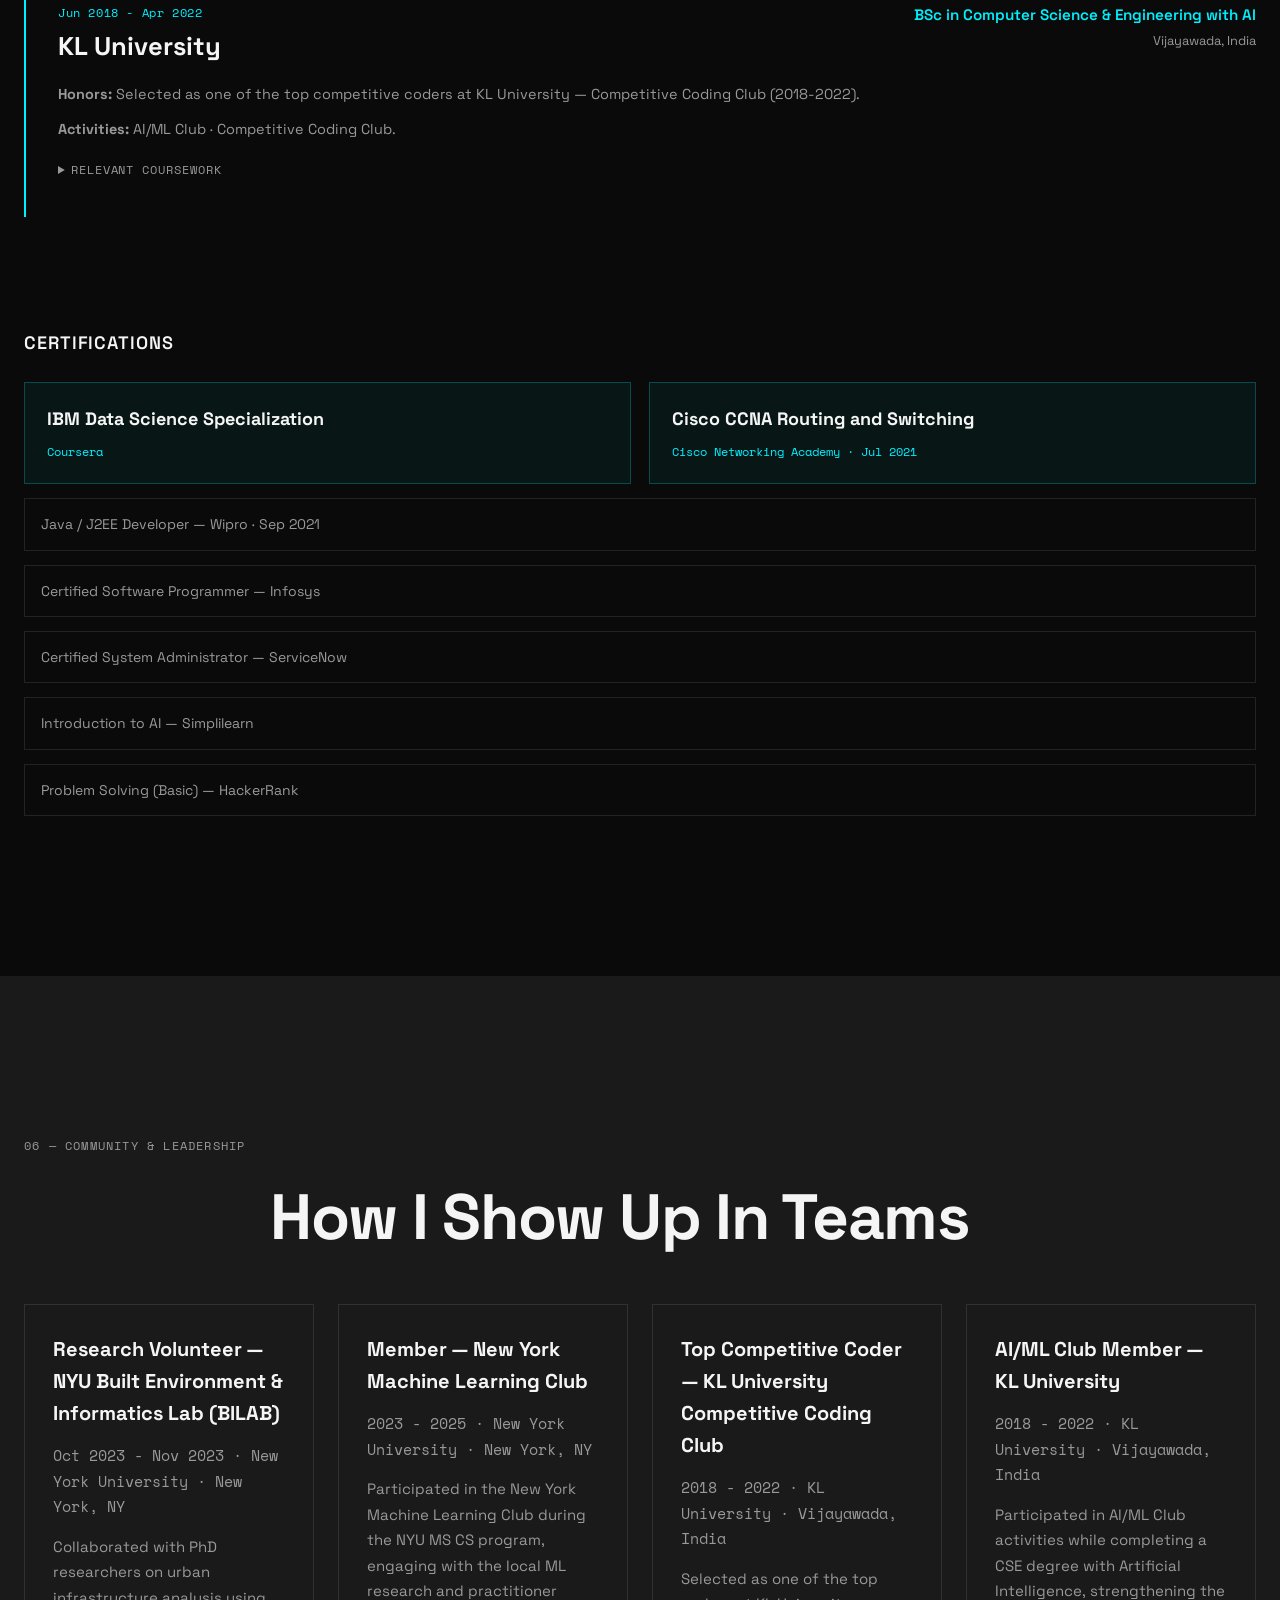
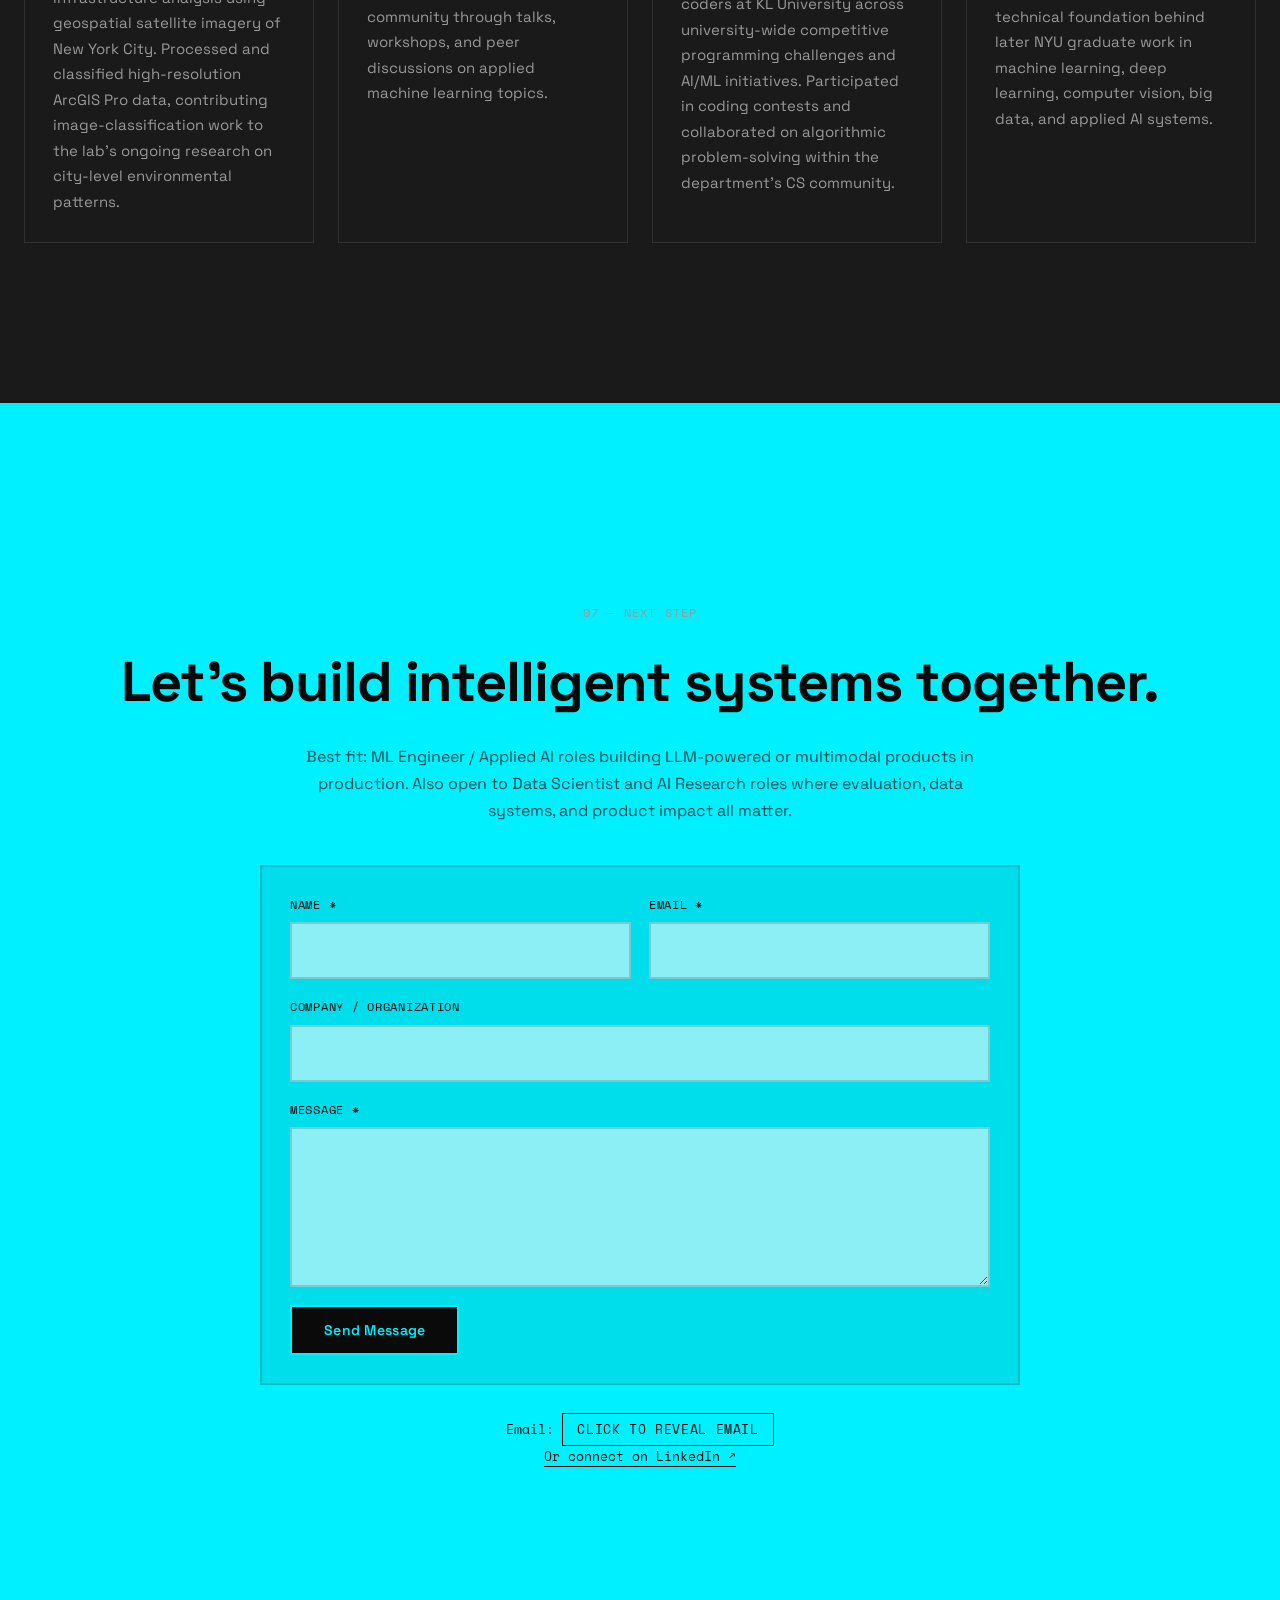
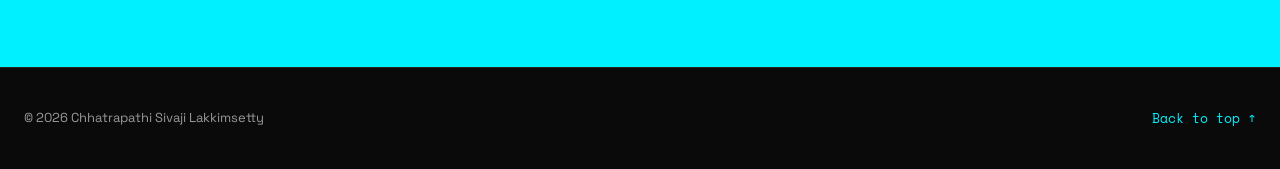
==== commit 9400afd7: "Refine education and contact sections" ====
--- a/index.html
+++ b/index.html
@@ -15,7 +15,7 @@
   <meta property="og:description" content="Data Scientist, ML Engineer, and Applied AI Researcher. LLM evaluation, multimodal deep learning, production data systems." />
   <meta name="twitter:card" content="summary" />
   <meta name="twitter:title" content="Chhatrapathi Sivaji — AI/ML" />
-  <link rel="stylesheet" href="styles.css?v=refined-20260612c" />
+  <link rel="stylesheet" href="styles.css?v=refined-20260612d" />
 </head>
 <body>
 
@@ -209,7 +209,7 @@
         <button type="submit" class="btn btn-black">Send Message</button>
       </form>
       <div class="contact-alt">
-        <p>Email: <a href="mailto:chhatrapathisivaji@gmail.com" class="contact-link">chhatrapathisivaji@gmail.com</a></p>
+        <p>Email: <button type="button" class="email-reveal-btn" data-user="chhatrapathisivaji" data-domain="gmail.com">Click to reveal email</button></p>
         <a href="https://www.linkedin.com/in/chhatrapathi-sivaji-lakkimsetty/" target="_blank" rel="noopener" class="contact-link">Or connect on LinkedIn ↗</a>
       </div>
     </div>
@@ -221,6 +221,6 @@
     <a href="#top" class="footer-top">Back to top ↑</a>
   </footer>
 
-  <script src="script.js?v=refined-20260612c"></script>
+  <script src="script.js?v=refined-20260612d"></script>
 </body>
 </html>
--- a/styles.css
+++ b/styles.css
@@ -413,7 +413,6 @@
 .skills-sub,
 .contact-sub,
 .positioning-intro,
-.education-item p,
 .community-card p {
   max-width: 740px;
   margin-left: auto;
@@ -449,8 +448,7 @@
 .skills-sub,
 .positioning-intro,
 .timeline-tech,
-.project-tech-line,
-.coursework {
+.project-tech-line {
   color: var(--light-gray);
   font-size: 16px;
   line-height: 1.7;
@@ -1476,48 +1474,93 @@
   margin-bottom: 64px;
 }
 
-.education-item {
-  border-left: 3px solid var(--cyan);
-  padding-left: 32px;
-}
-
-.education-date {
-  font-family: var(--font-mono);
-  font-size: 13px;
-  color: var(--light-gray);
-  margin-bottom: 8px;
-}
-
-.education-item h3 {
-  font-size: 24px;
-  margin-bottom: 12px;
-}
-
-.education-item p {
-  color: var(--light-gray);
-  line-height: 1.6;
-}
-
-.education-highlights {
-  display: grid;
-  gap: 10px;
-  list-style: none;
-  margin: 16px 0;
-}
-
-.education-highlights li {
-  color: var(--light-gray);
-  font-size: 15px;
-  line-height: 1.65;
-  padding-left: 20px;
-  position: relative;
-}
-
-.education-highlights li::before {
-  color: var(--cyan);
-  content: "▸";
-  left: 0;
-  position: absolute;
+.edu-card {
+  border-left: 2px solid var(--cyan);
+  margin-bottom: 3rem;
+  padding: 2rem 0 2rem 2rem;
+}
+
+.edu-header {
+  align-items: flex-start;
+  display: flex;
+  flex-wrap: wrap;
+  gap: 0.5rem 1.5rem;
+  justify-content: space-between;
+  margin-bottom: 1rem;
+}
+
+.edu-left,
+.edu-right,
+.edu-body {
+  display: flex;
+  flex-direction: column;
+}
+
+.edu-left,
+.edu-right {
+  gap: 0.25rem;
+}
+
+.edu-right {
+  align-items: flex-end;
+}
+
+.edu-date {
+  color: var(--cyan);
+  font-family: var(--font-mono);
+  font-size: 0.75rem;
+  letter-spacing: 0.05em;
+}
+
+.edu-school {
+  color: var(--white);
+  font-size: 1.6rem;
+  font-weight: 700;
+  margin: 0;
+}
+
+.edu-degree {
+  color: var(--cyan);
+  font-size: 0.95rem;
+  font-weight: 600;
+  text-align: right;
+}
+
+.edu-location {
+  color: var(--light-gray);
+  font-size: 0.8rem;
+  text-align: right;
+}
+
+.edu-body {
+  gap: 0.75rem;
+}
+
+.edu-activities {
+  color: var(--light-gray);
+  font-size: 0.9rem;
+  margin: 0;
+}
+
+.edu-details summary {
+  color: var(--light-gray);
+  cursor: pointer;
+  font-family: var(--font-mono);
+  font-size: 0.75rem;
+  letter-spacing: 0.08em;
+  padding: 0.4rem 0;
+  text-transform: uppercase;
+}
+
+.edu-details summary:hover {
+  color: var(--cyan);
+}
+
+.edu-details p {
+  color: var(--light-gray);
+  font-size: 0.875rem;
+  line-height: 1.7;
+  margin-top: 0.5rem;
 }
 
 .certs-title {
@@ -1574,7 +1617,7 @@
 .community-grid {
   display: grid;
   gap: 24px;
-  grid-template-columns: repeat(3, minmax(0, 1fr));
+  grid-template-columns: repeat(auto-fit, minmax(260px, 1fr));
 }
 
 .community-card {
@@ -1683,6 +1726,35 @@
 
 .contact-link {
   border-bottom: 1px solid currentColor;
+}
+
+.email-reveal-btn {
+  background: none;
+  border: 1px solid var(--cyan);
+  color: var(--cyan);
+  cursor: pointer;
+  font-family: var(--font-mono);
+  font-size: 0.8rem;
+  letter-spacing: 0.05em;
+  padding: 6px 14px;
+  text-transform: uppercase;
+}
+
+.email-reveal-btn:hover,
+.email-reveal-btn:focus {
+  background: var(--cyan);
+  color: var(--black);
+}
+
+.section-accent .email-reveal-btn {
+  border-color: var(--black);
+  color: var(--black);
+}
+
+.section-accent .email-reveal-btn:hover,
+.section-accent .email-reveal-btn:focus {
+  background: var(--black);
+  color: var(--cyan);
 }
 
 /* ===== FOOTER ===== */
@@ -1732,4 +1804,11 @@
   .cert-featured-grid {
     grid-template-columns: 1fr;
   }
-}
+  .edu-right {
+    align-items: flex-start;
+  }
+  .edu-degree,
+  .edu-location {
+    text-align: left;
+  }
+}
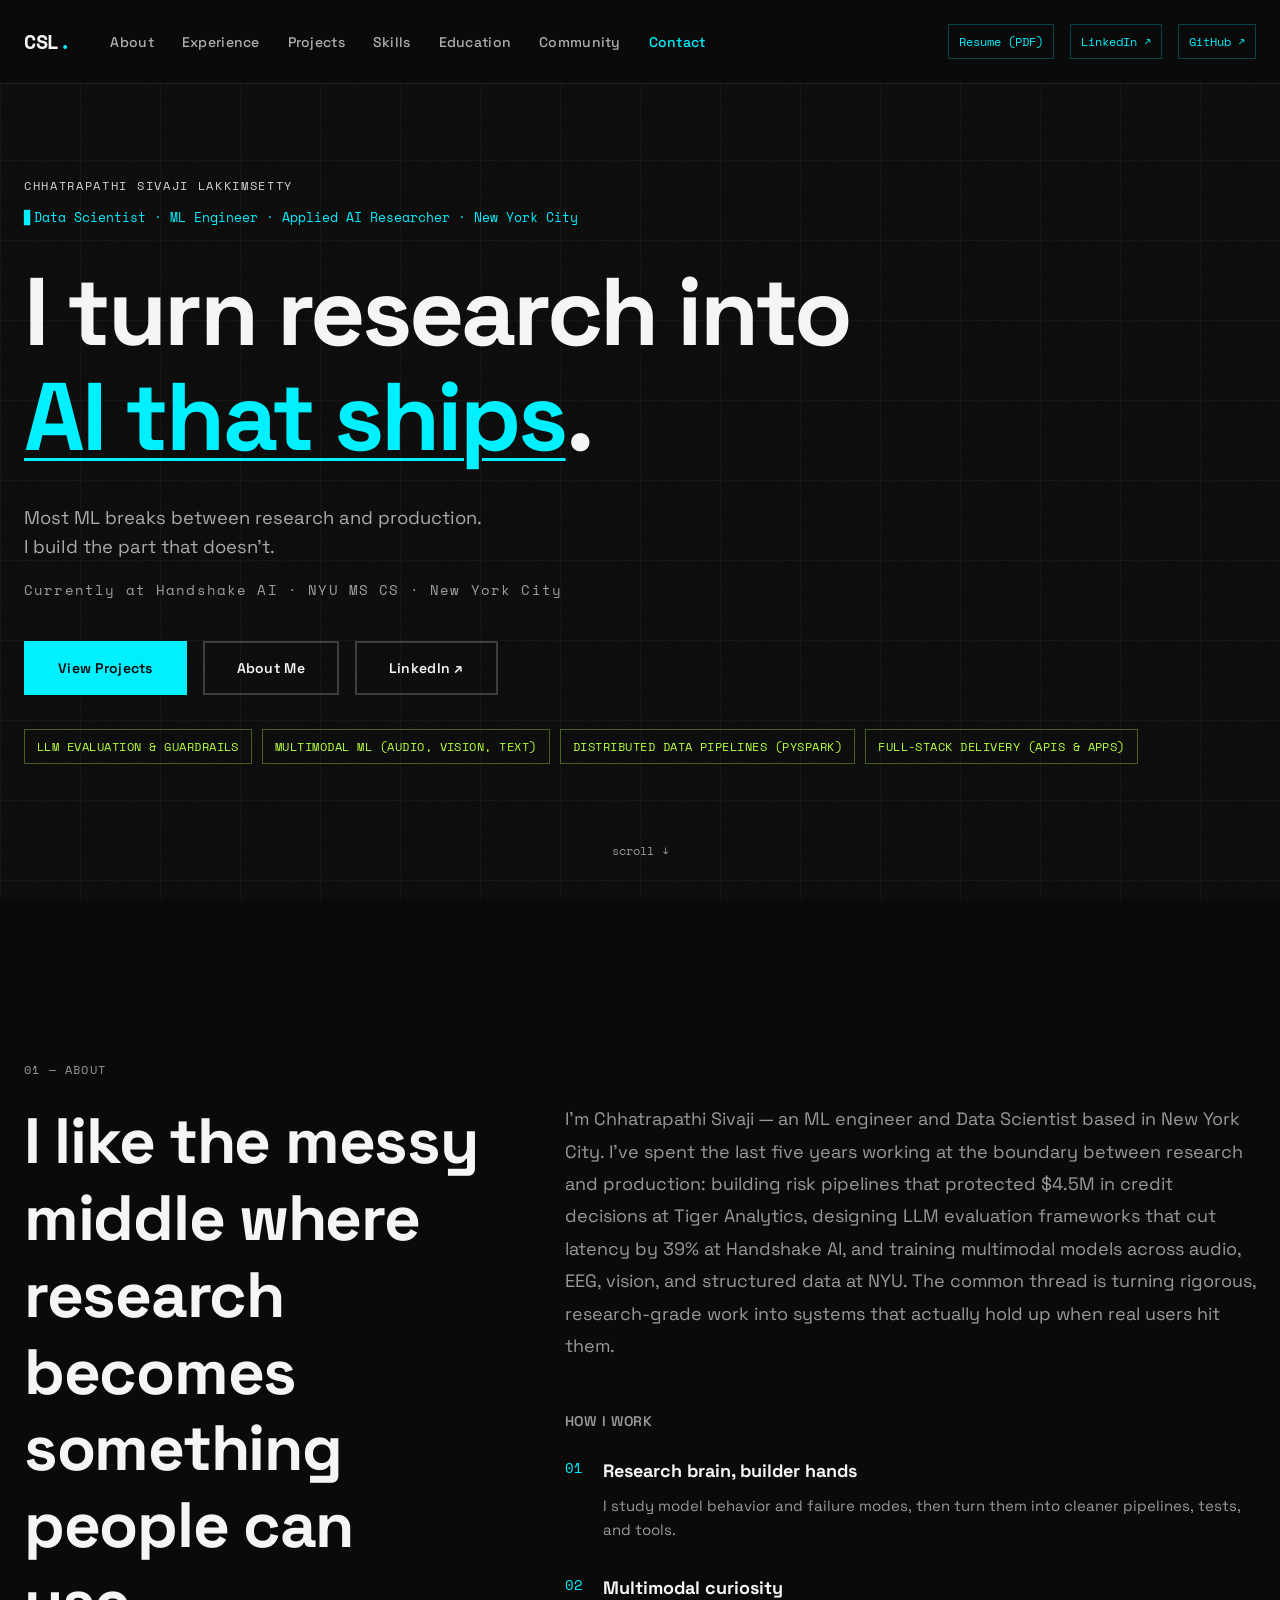
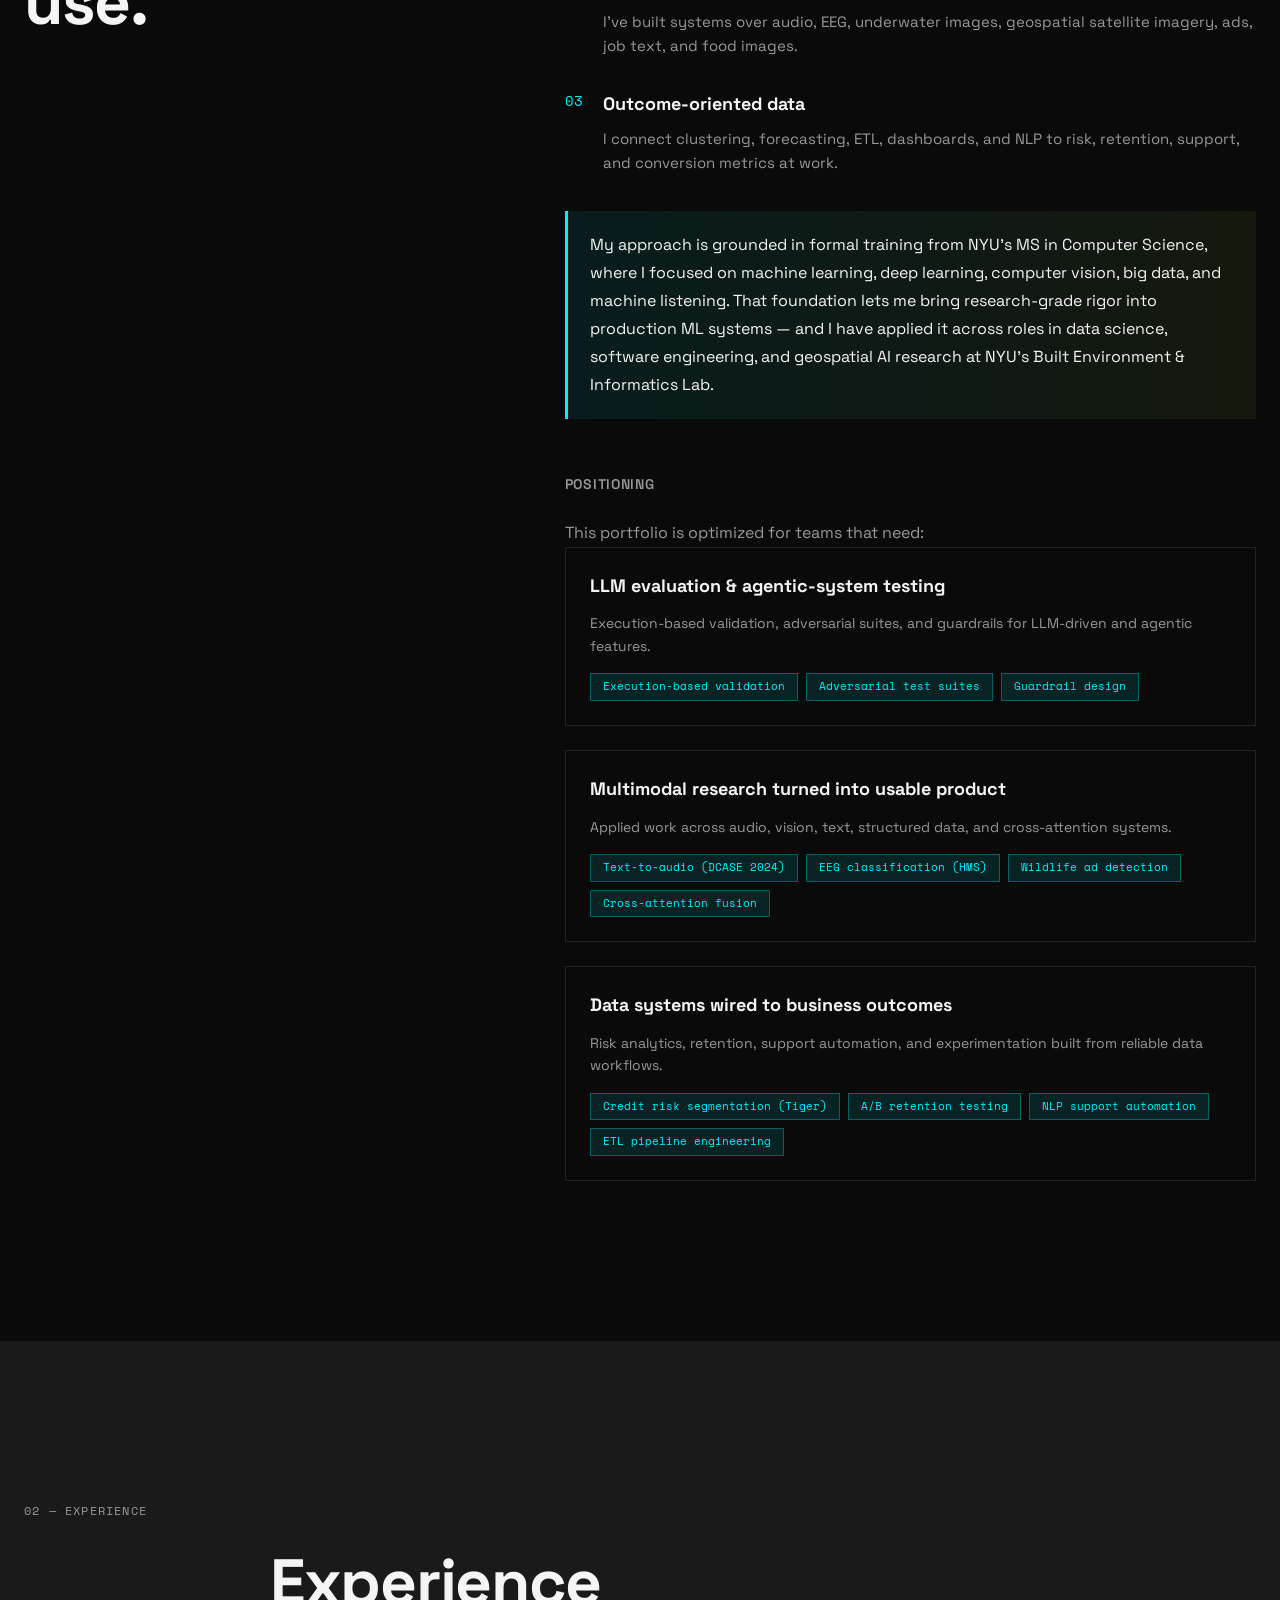
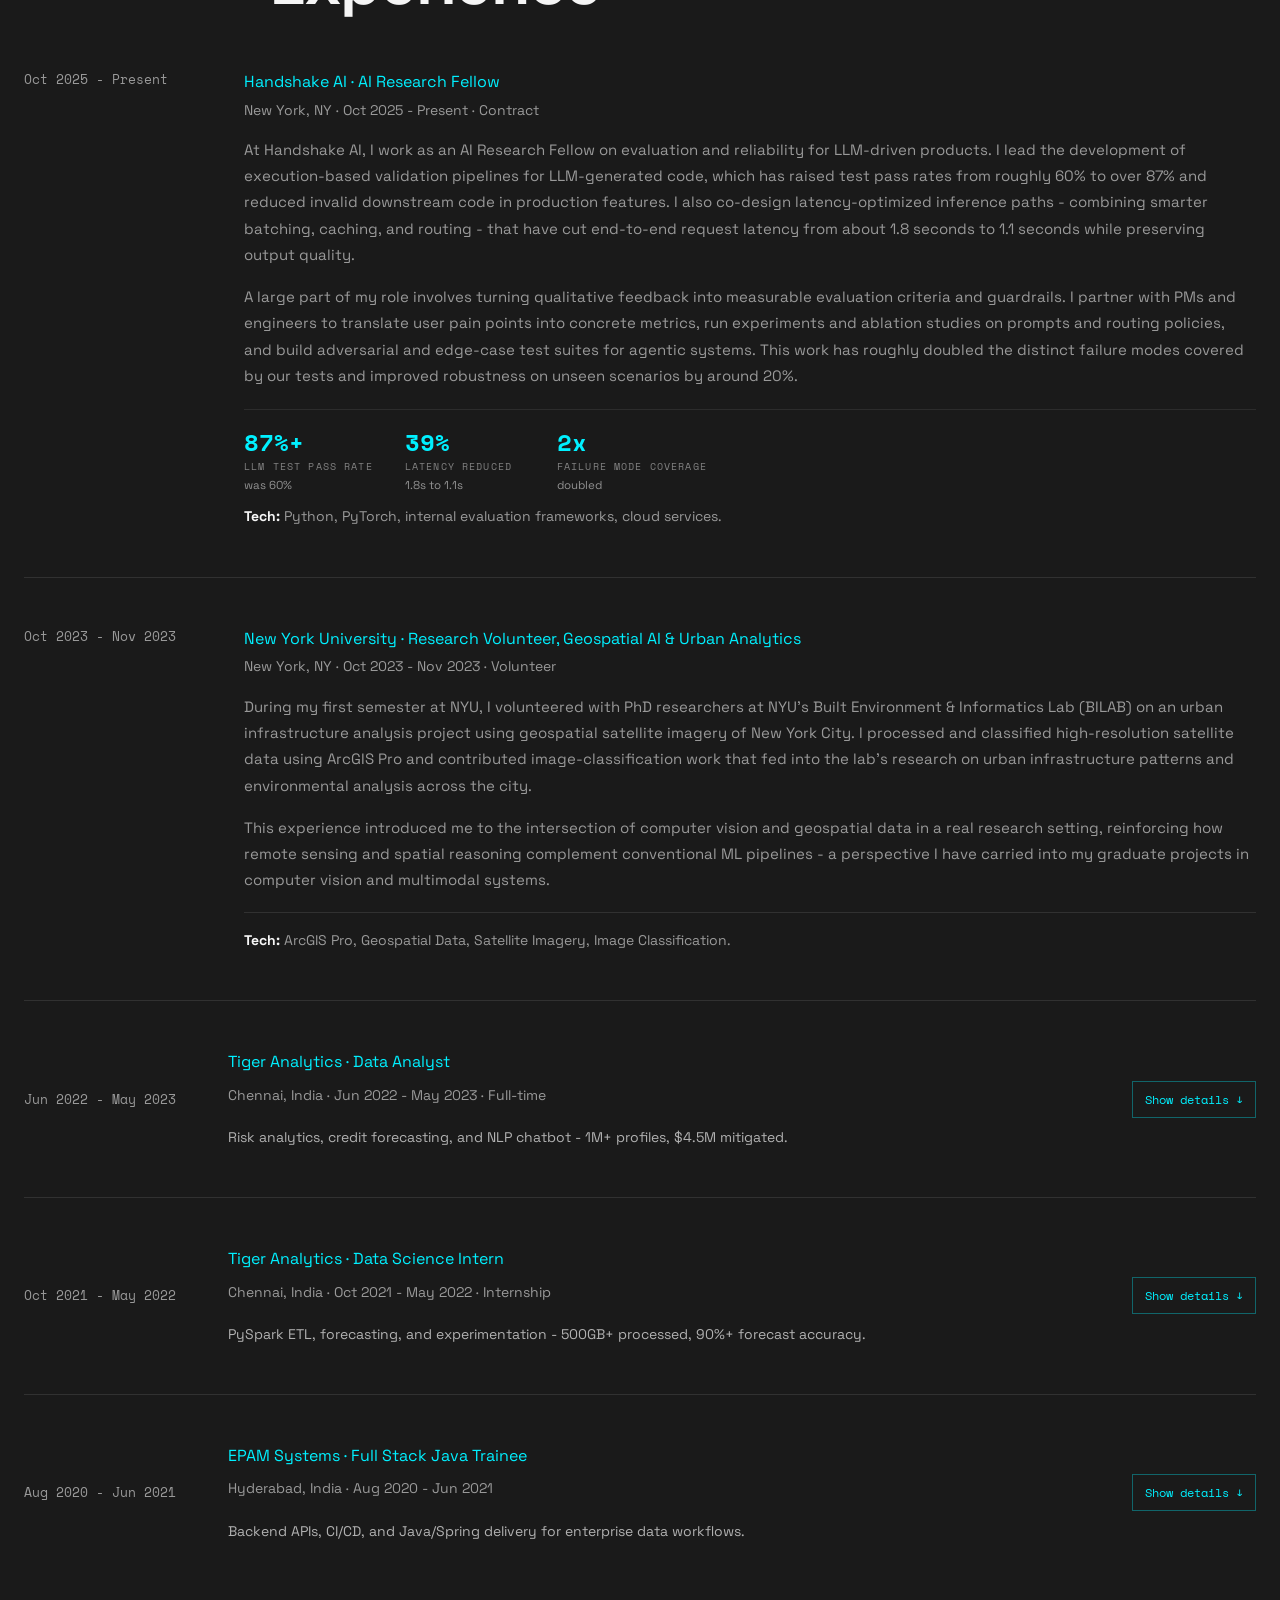
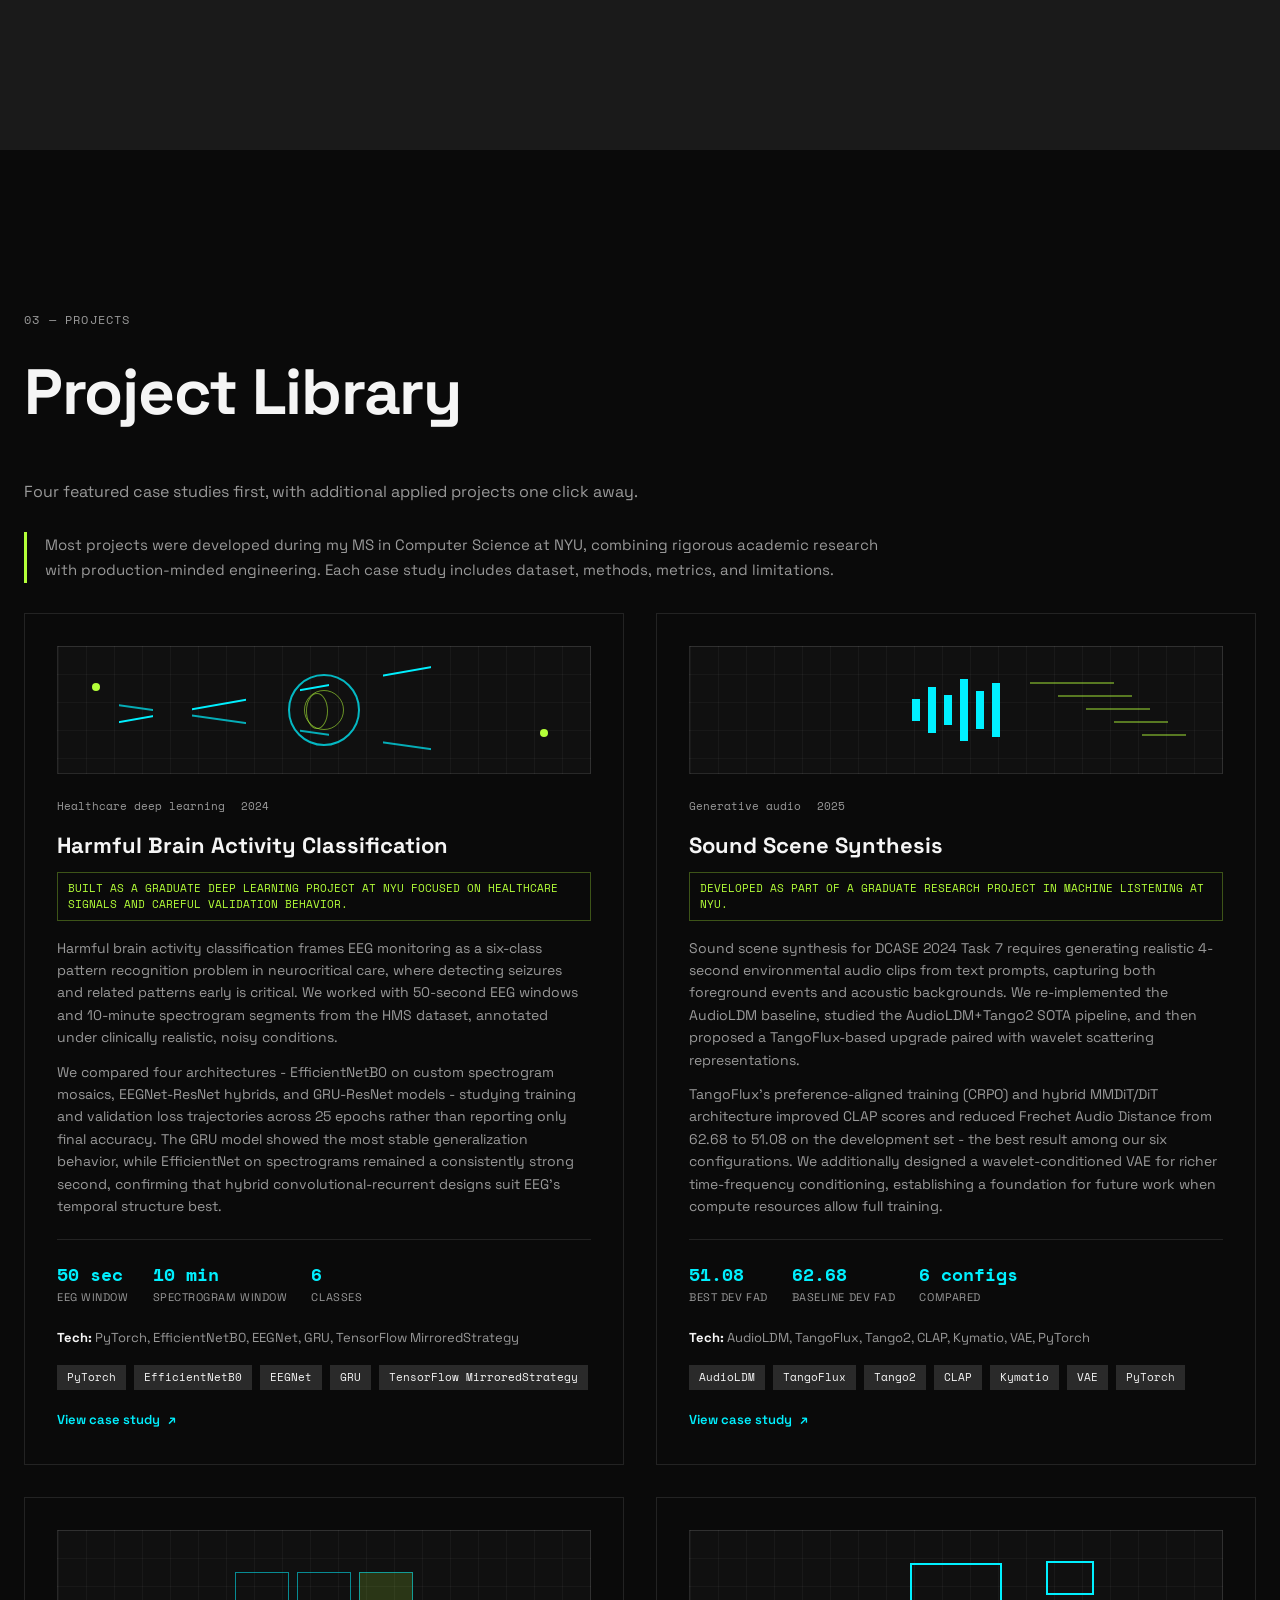
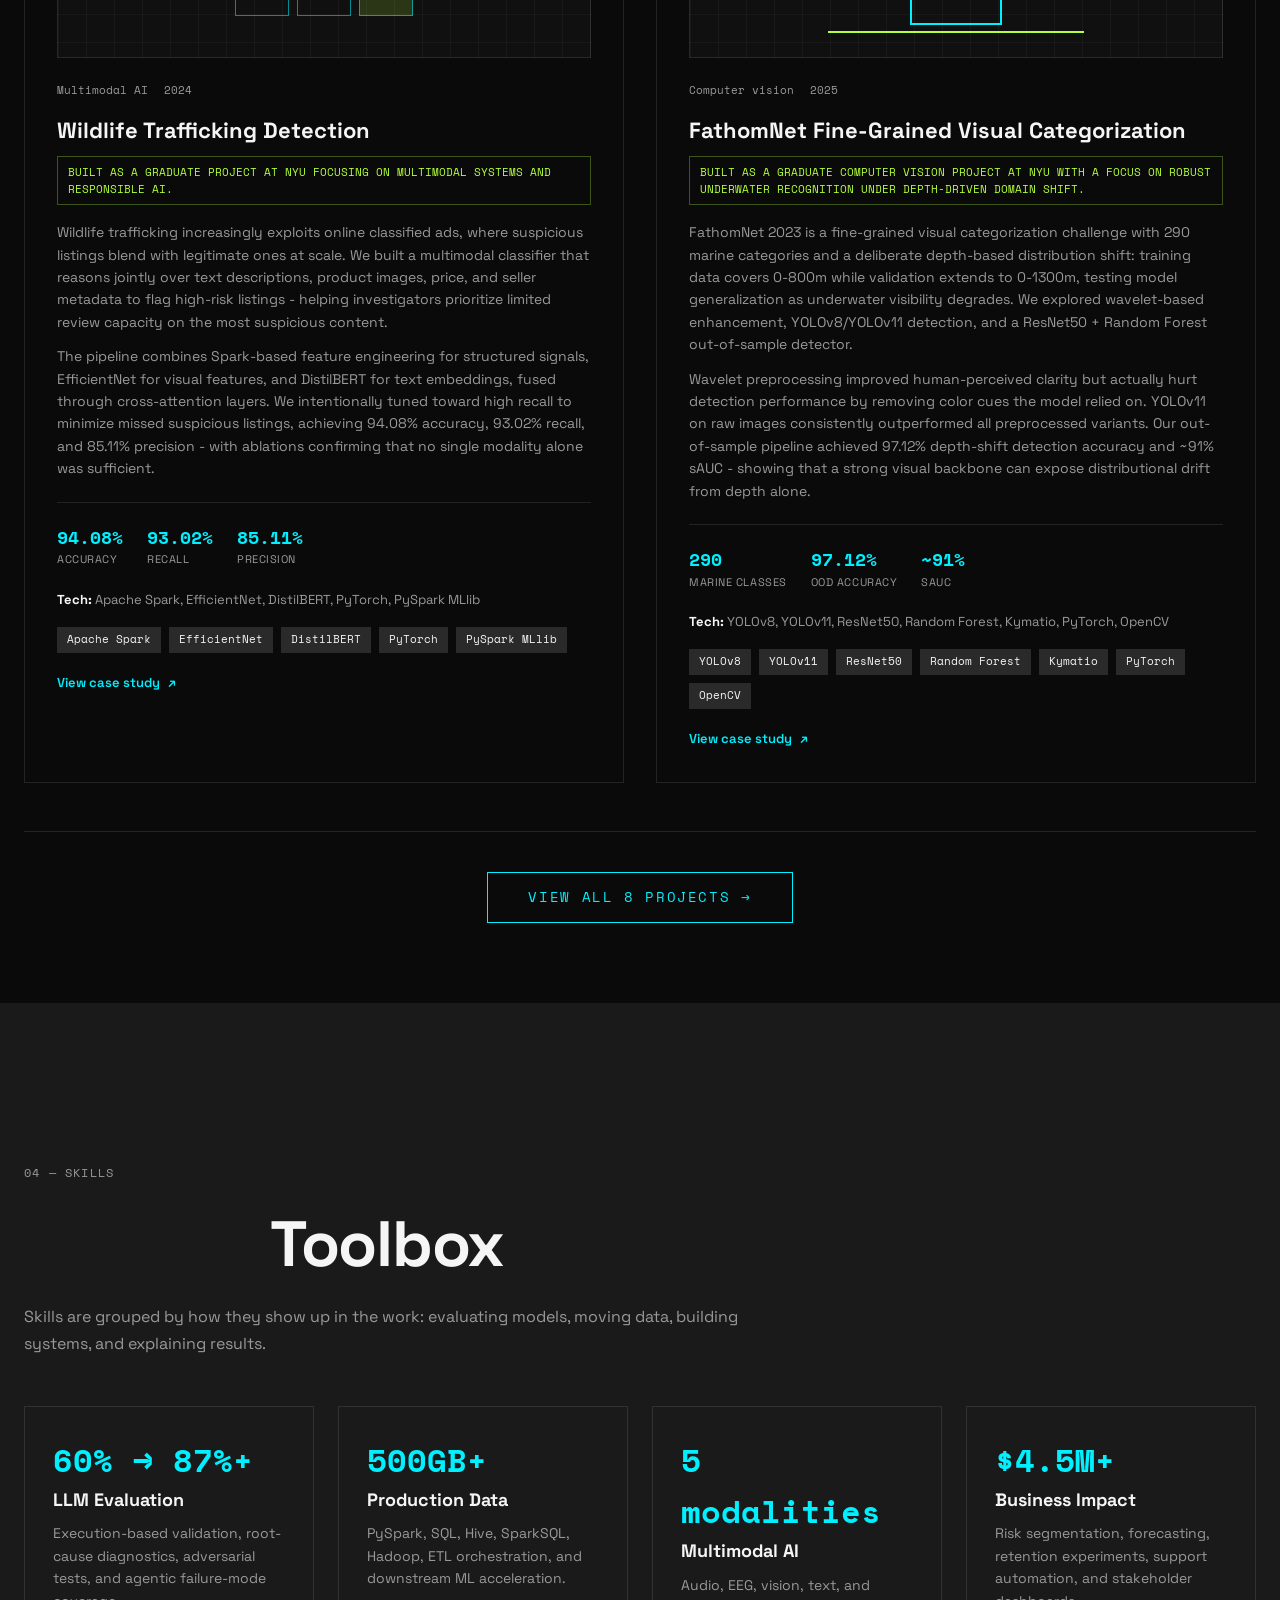
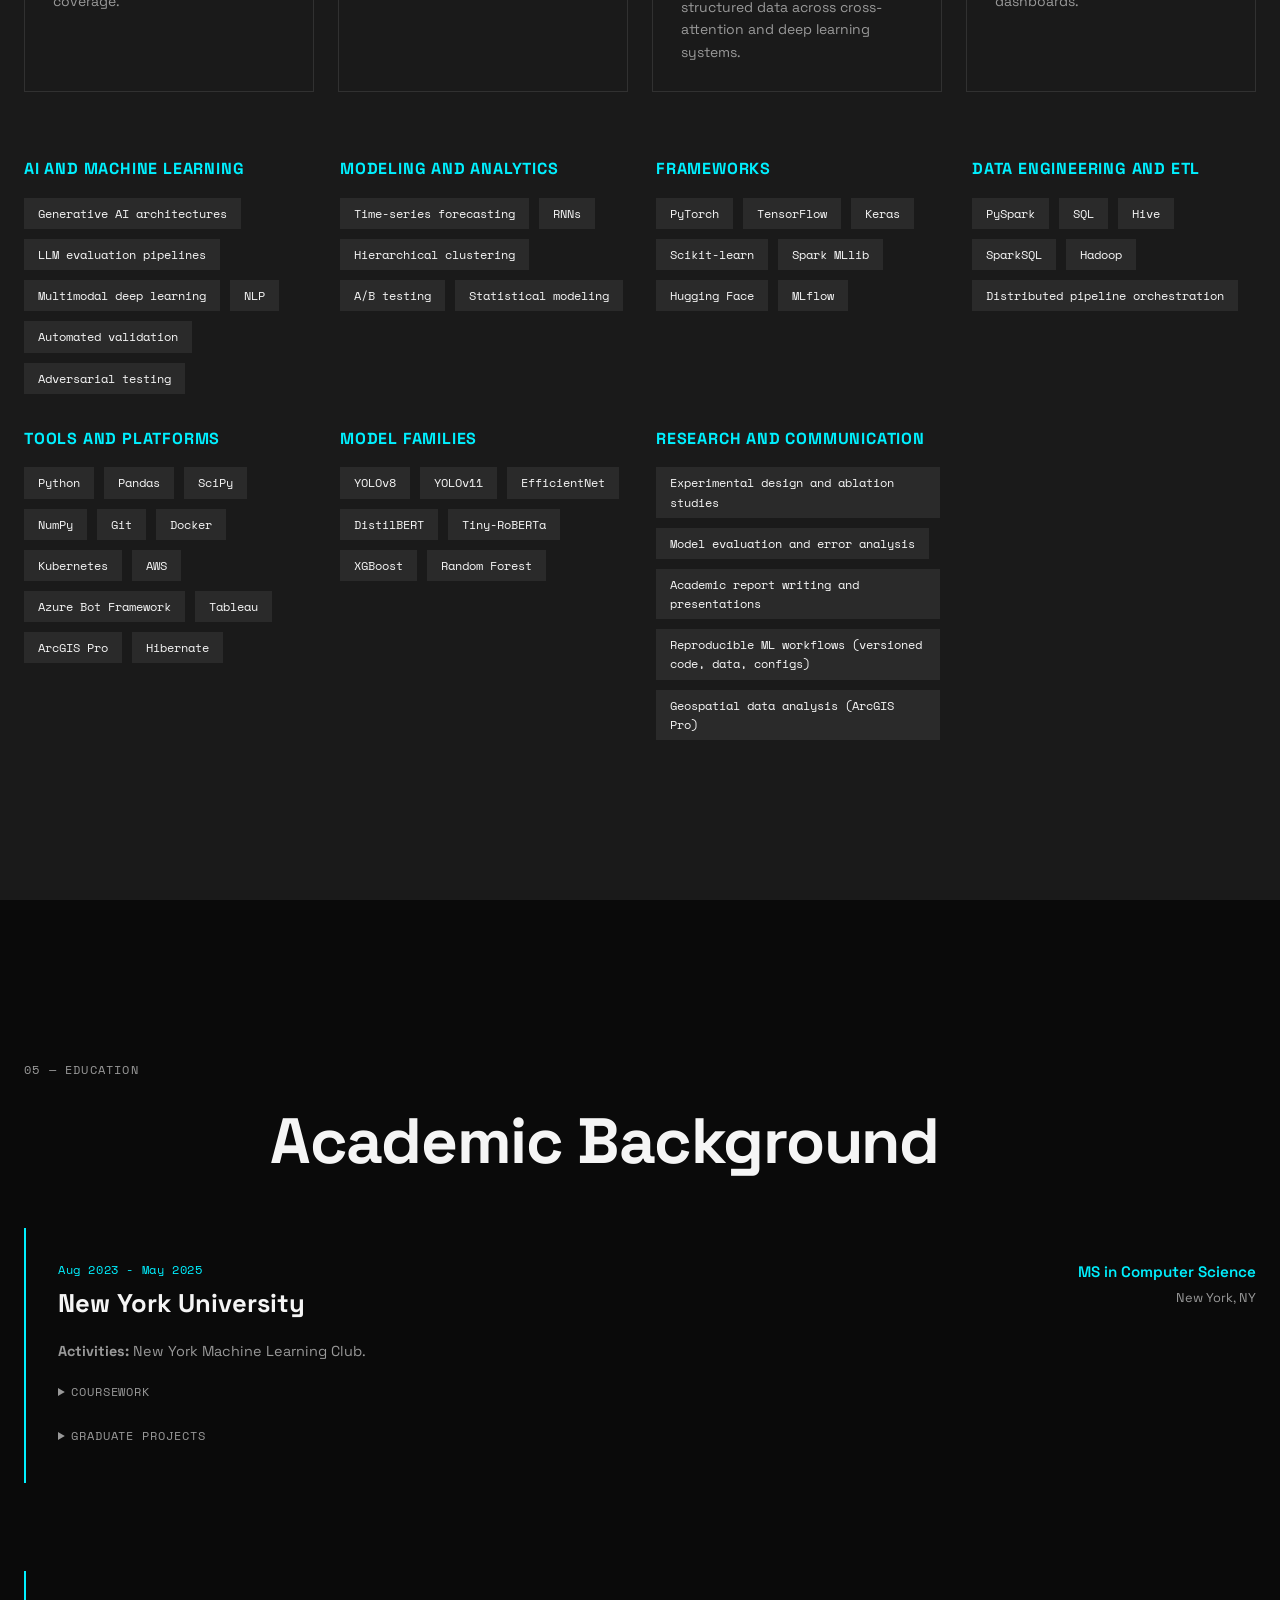
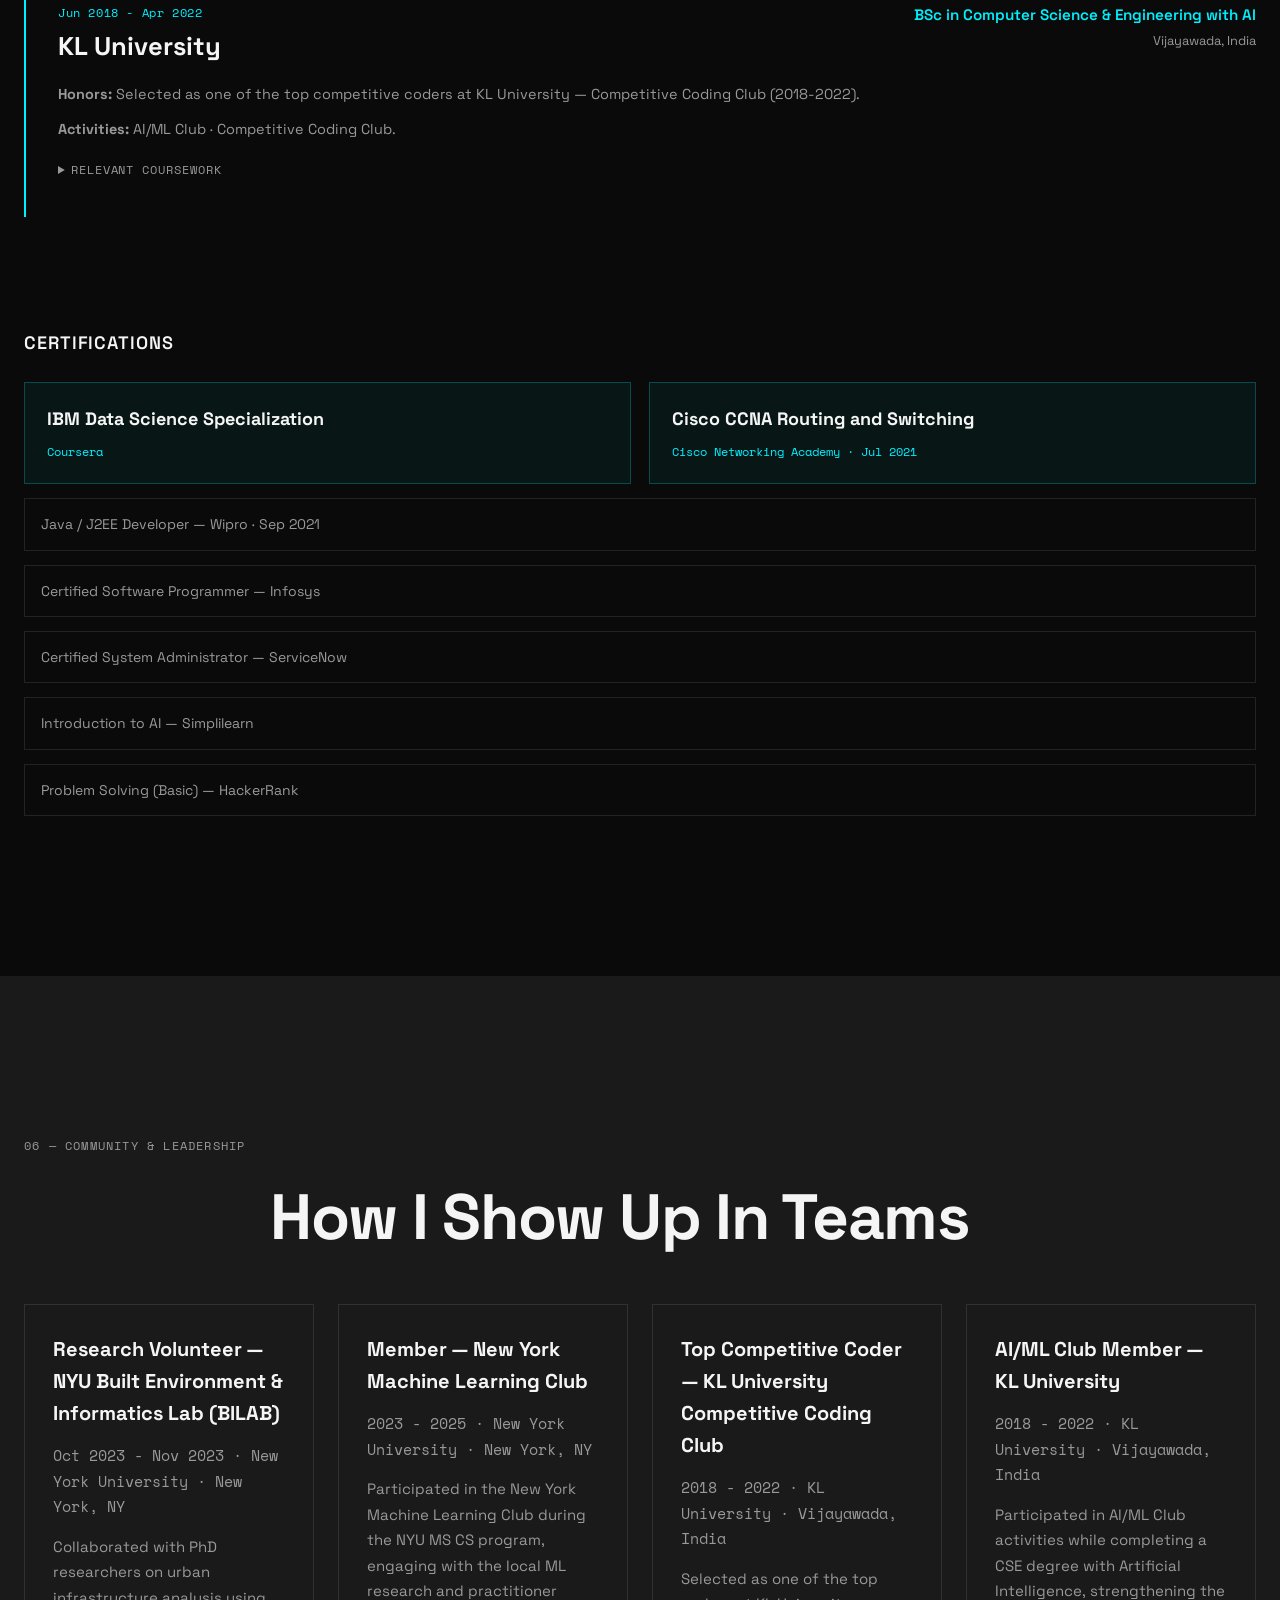
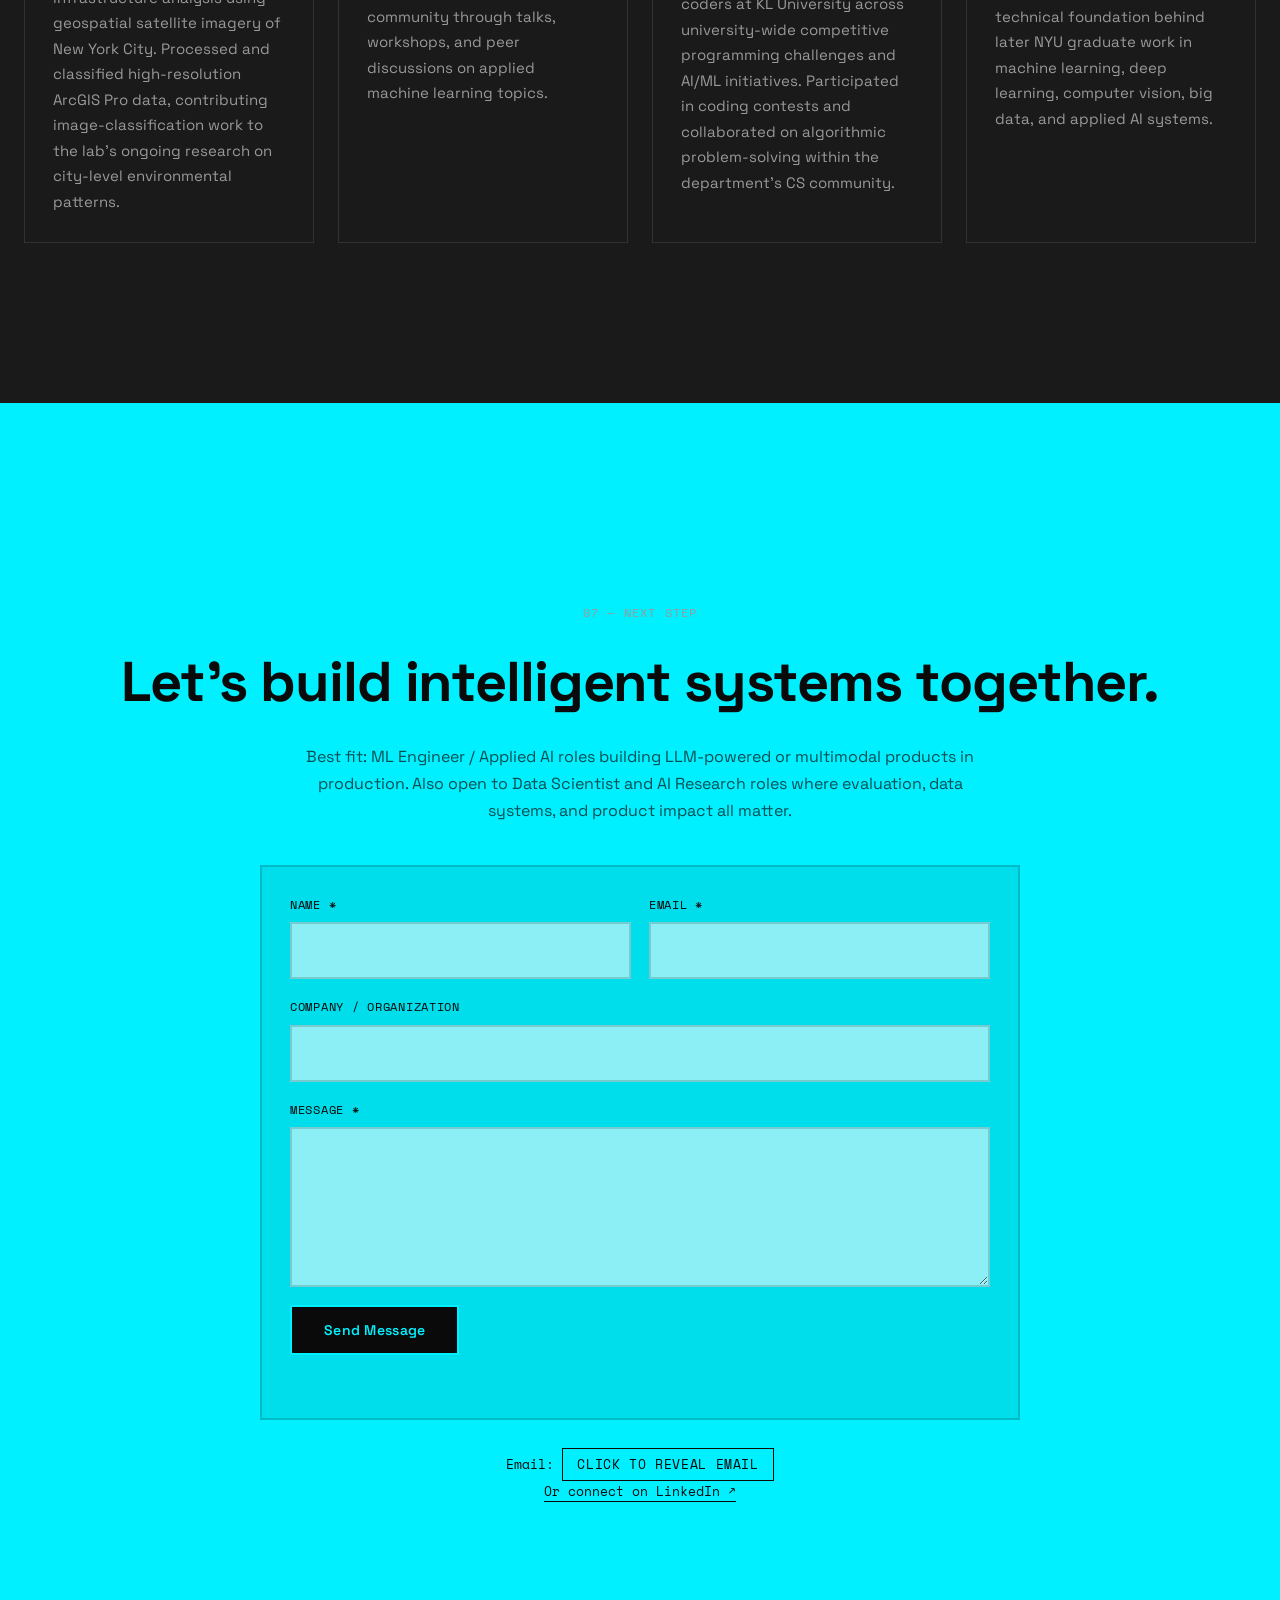
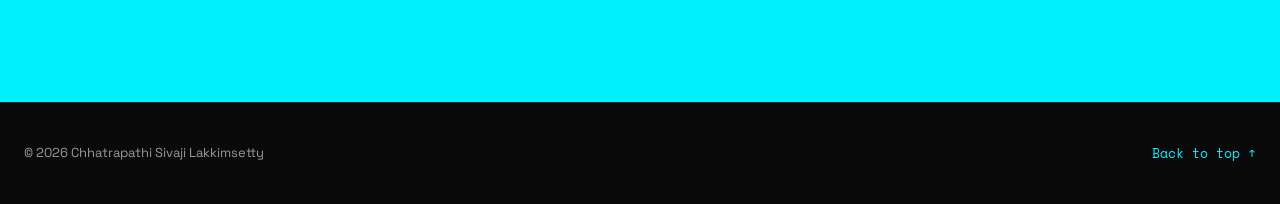
==== commit 5a91600e: "Fix contact form submission" ====
--- a/index.html
+++ b/index.html
@@ -15,7 +15,7 @@
   <meta property="og:description" content="Data Scientist, ML Engineer, and Applied AI Researcher. LLM evaluation, multimodal deep learning, production data systems." />
   <meta name="twitter:card" content="summary" />
   <meta name="twitter:title" content="Chhatrapathi Sivaji — AI/ML" />
-  <link rel="stylesheet" href="styles.css?v=refined-20260612d" />
+  <link rel="stylesheet" href="styles.css?v=refined-20260612e" />
 </head>
 <body>
 
@@ -32,7 +32,7 @@
       <li><a href="#contact" class="nav-cta">Contact</a></li>
     </ul>
     <div class="nav-quick-links" aria-label="Quick links">
-      <a href="#contact" title="Resume PDF available on request">Resume (PDF)</a>
+      <a href="https://drive.google.com/file/d/11I_91Wab7x4b_6sYMBlw1q7OL4LK2iKV/view?usp=sharing" target="_blank" rel="noopener">Resume (PDF)</a>
       <a href="https://www.linkedin.com/in/chhatrapathi-sivaji-lakkimsetty/" target="_blank" rel="noopener">LinkedIn ↗</a>
       <a href="https://github.com/chhatrapathisivaji" target="_blank" rel="noopener">GitHub ↗</a>
     </div>
@@ -187,7 +187,7 @@
       <div class="section-label">07 &mdash; Next Step</div>
       <h2 class="contact-headline">Let's build intelligent systems together.</h2>
       <p class="contact-sub">Best fit: ML Engineer / Applied AI roles building LLM-powered or multimodal products in production. Also open to Data Scientist and AI Research roles where evaluation, data systems, and product impact all matter.</p>
-      <form class="contact-form" action="https://formspree.io/f/xovqgkbb" method="POST">
+      <form class="contact-form" id="contactForm" data-user="chhatrapathisivaji" data-domain="gmail.com">
         <div class="form-row">
           <div class="form-group">
             <label for="name">Name *</label>
@@ -195,7 +195,7 @@
           </div>
           <div class="form-group">
             <label for="email">Email *</label>
-            <input type="email" id="email" name="_replyto" required />
+            <input type="email" id="email" name="email" required />
           </div>
         </div>
         <div class="form-group">
@@ -207,6 +207,7 @@
           <textarea id="message" name="message" rows="5" required></textarea>
         </div>
         <button type="submit" class="btn btn-black">Send Message</button>
+        <p class="form-status" id="formStatus" aria-live="polite"></p>
       </form>
       <div class="contact-alt">
         <p>Email: <button type="button" class="email-reveal-btn" data-user="chhatrapathisivaji" data-domain="gmail.com">Click to reveal email</button></p>
@@ -221,6 +222,6 @@
     <a href="#top" class="footer-top">Back to top ↑</a>
   </footer>
 
-  <script src="script.js?v=refined-20260612d"></script>
+  <script src="script.js?v=refined-20260612e"></script>
 </body>
 </html>
--- a/styles.css
+++ b/styles.css
@@ -1717,6 +1717,14 @@
 .form-group textarea:focus {
   border-color: var(--black);
   outline: none;
+}
+
+.form-status {
+  color: rgba(10,10,10,0.74);
+  font-size: 13px;
+  line-height: 1.6;
+  margin-top: 14px;
+  min-height: 1.6em;
 }
 
 .contact-alt {
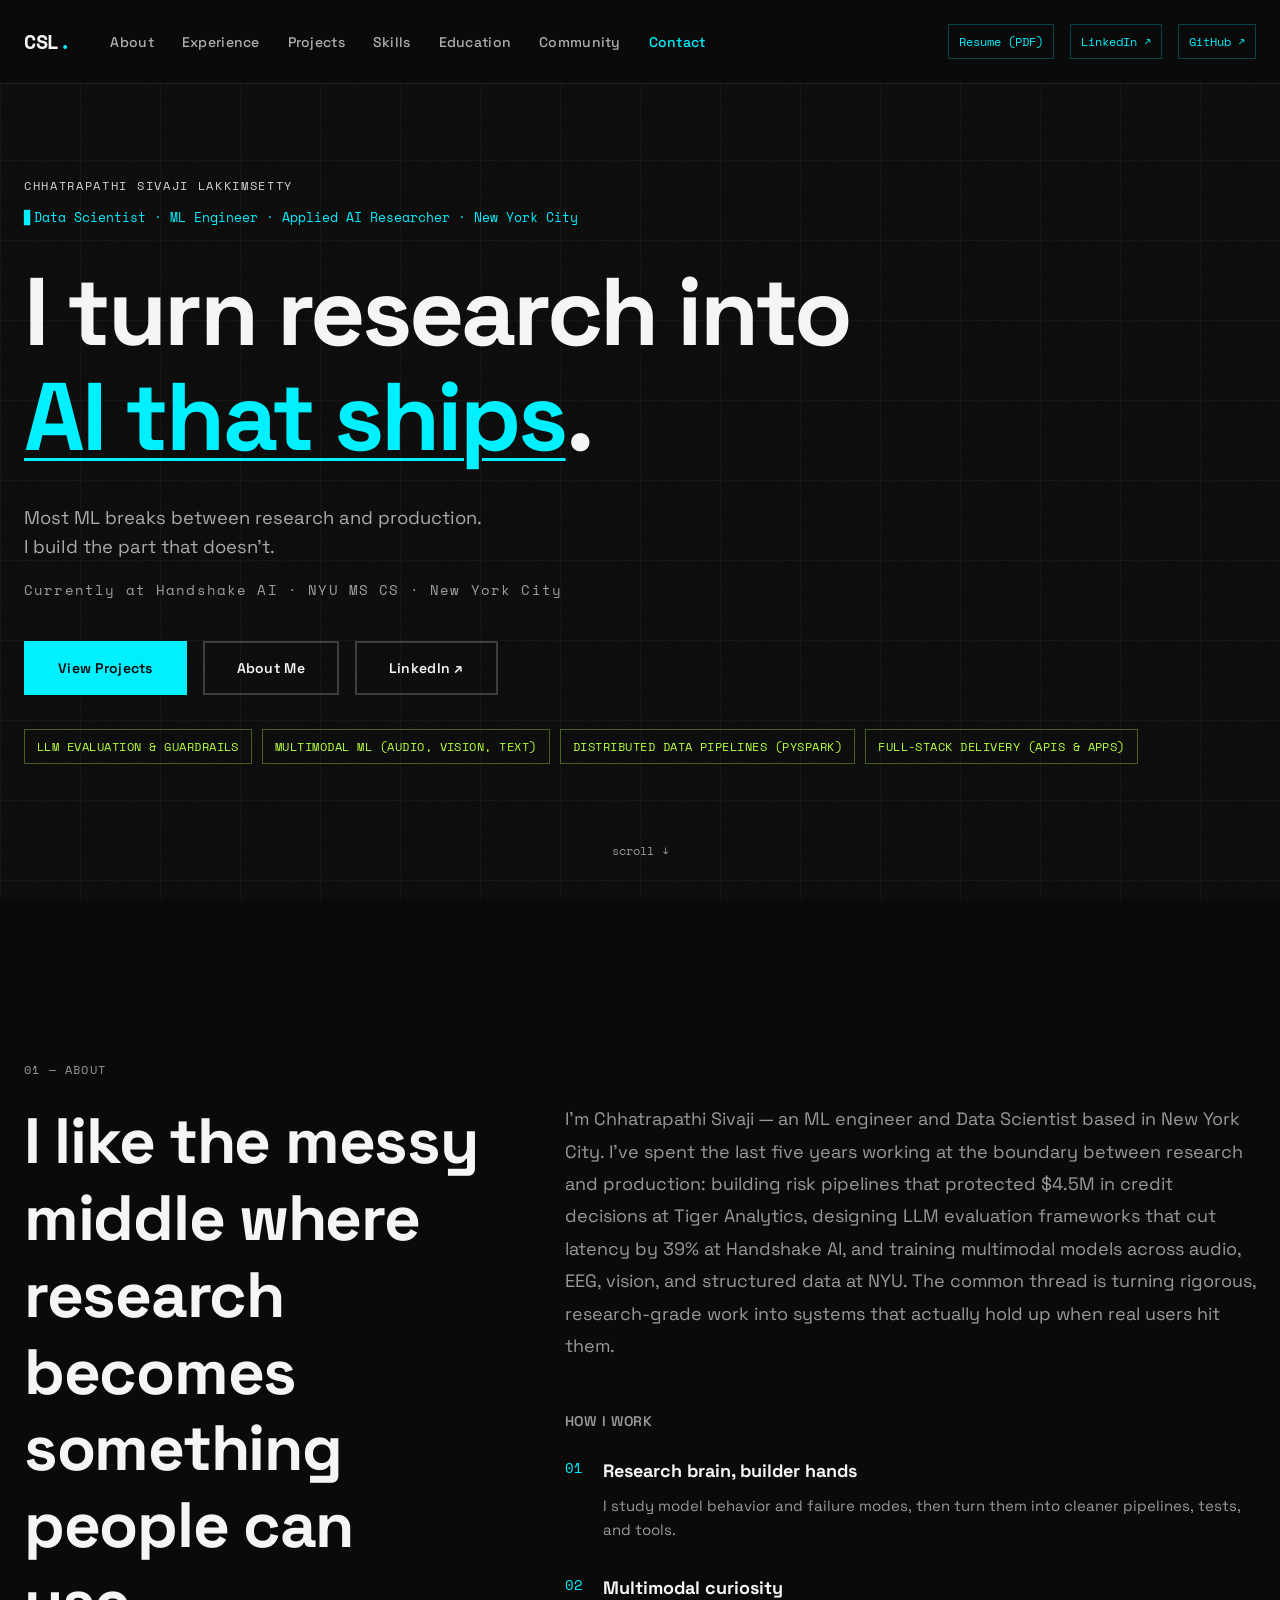
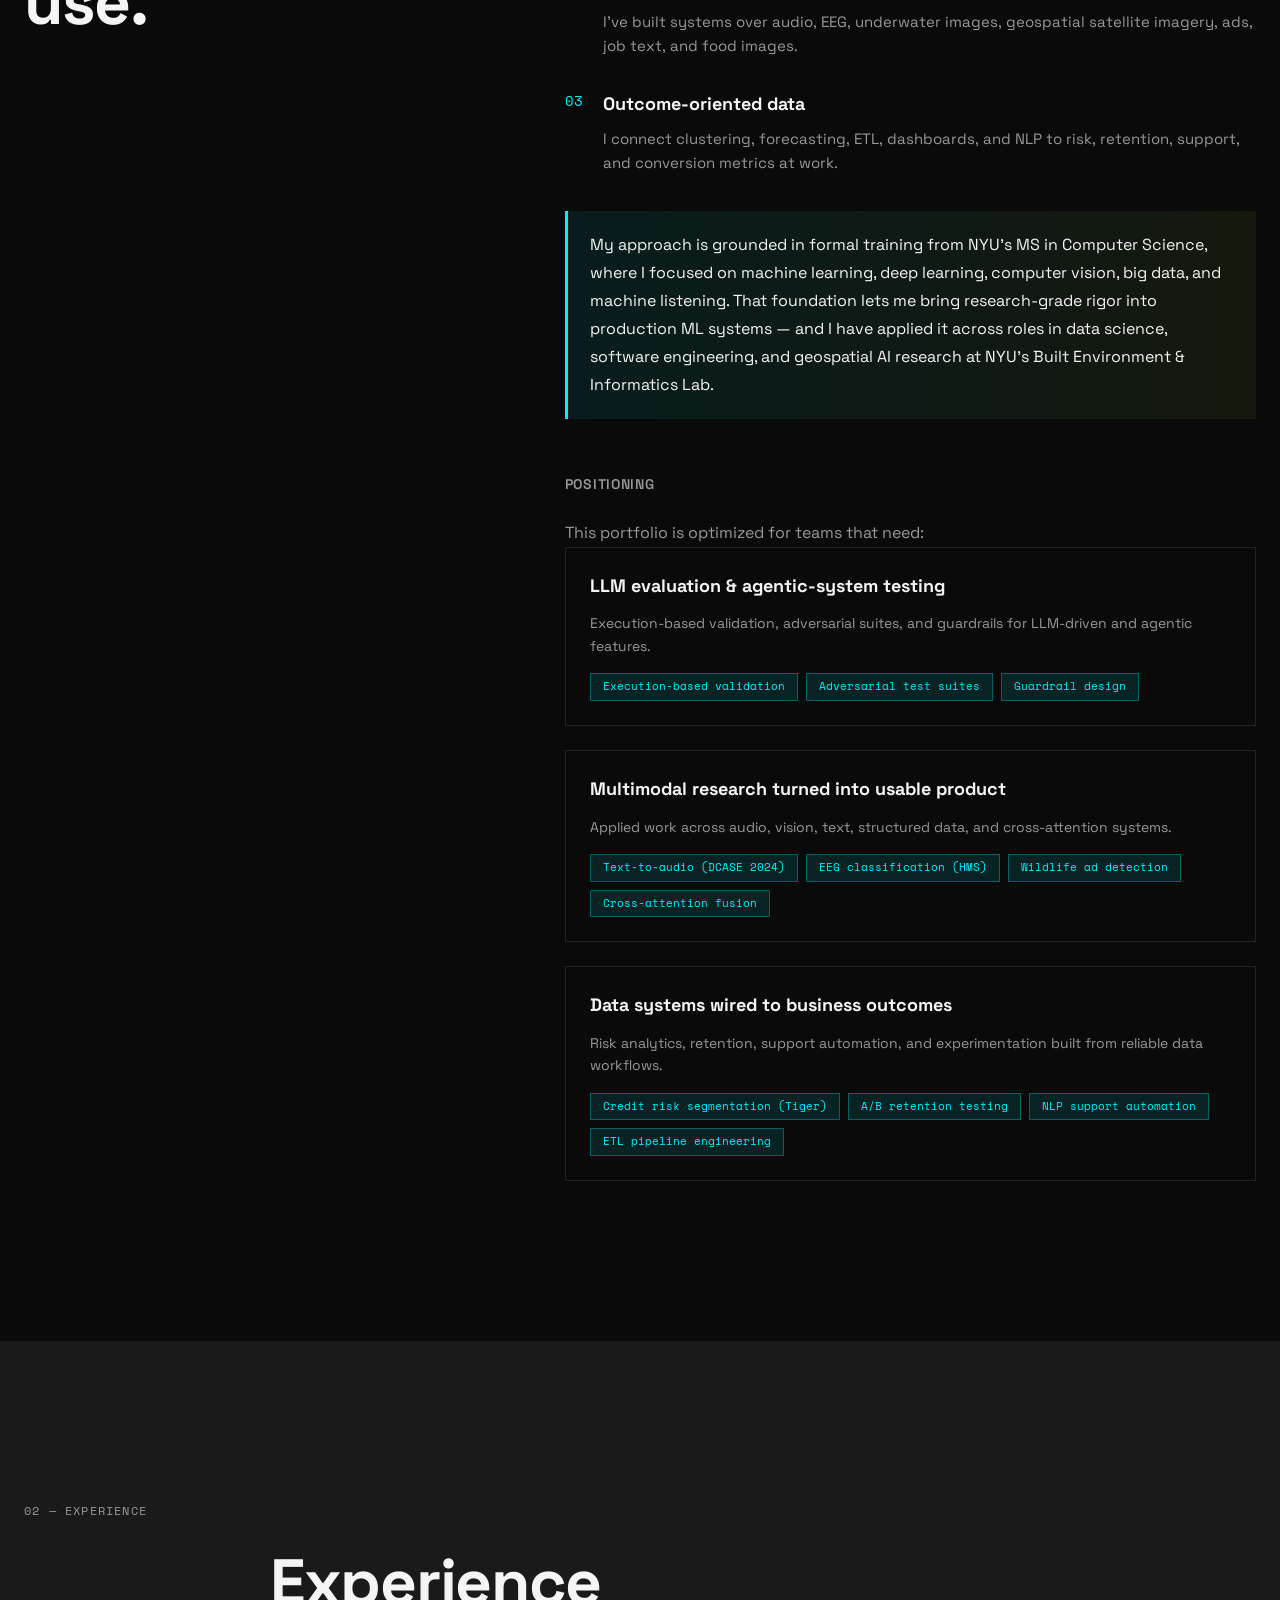
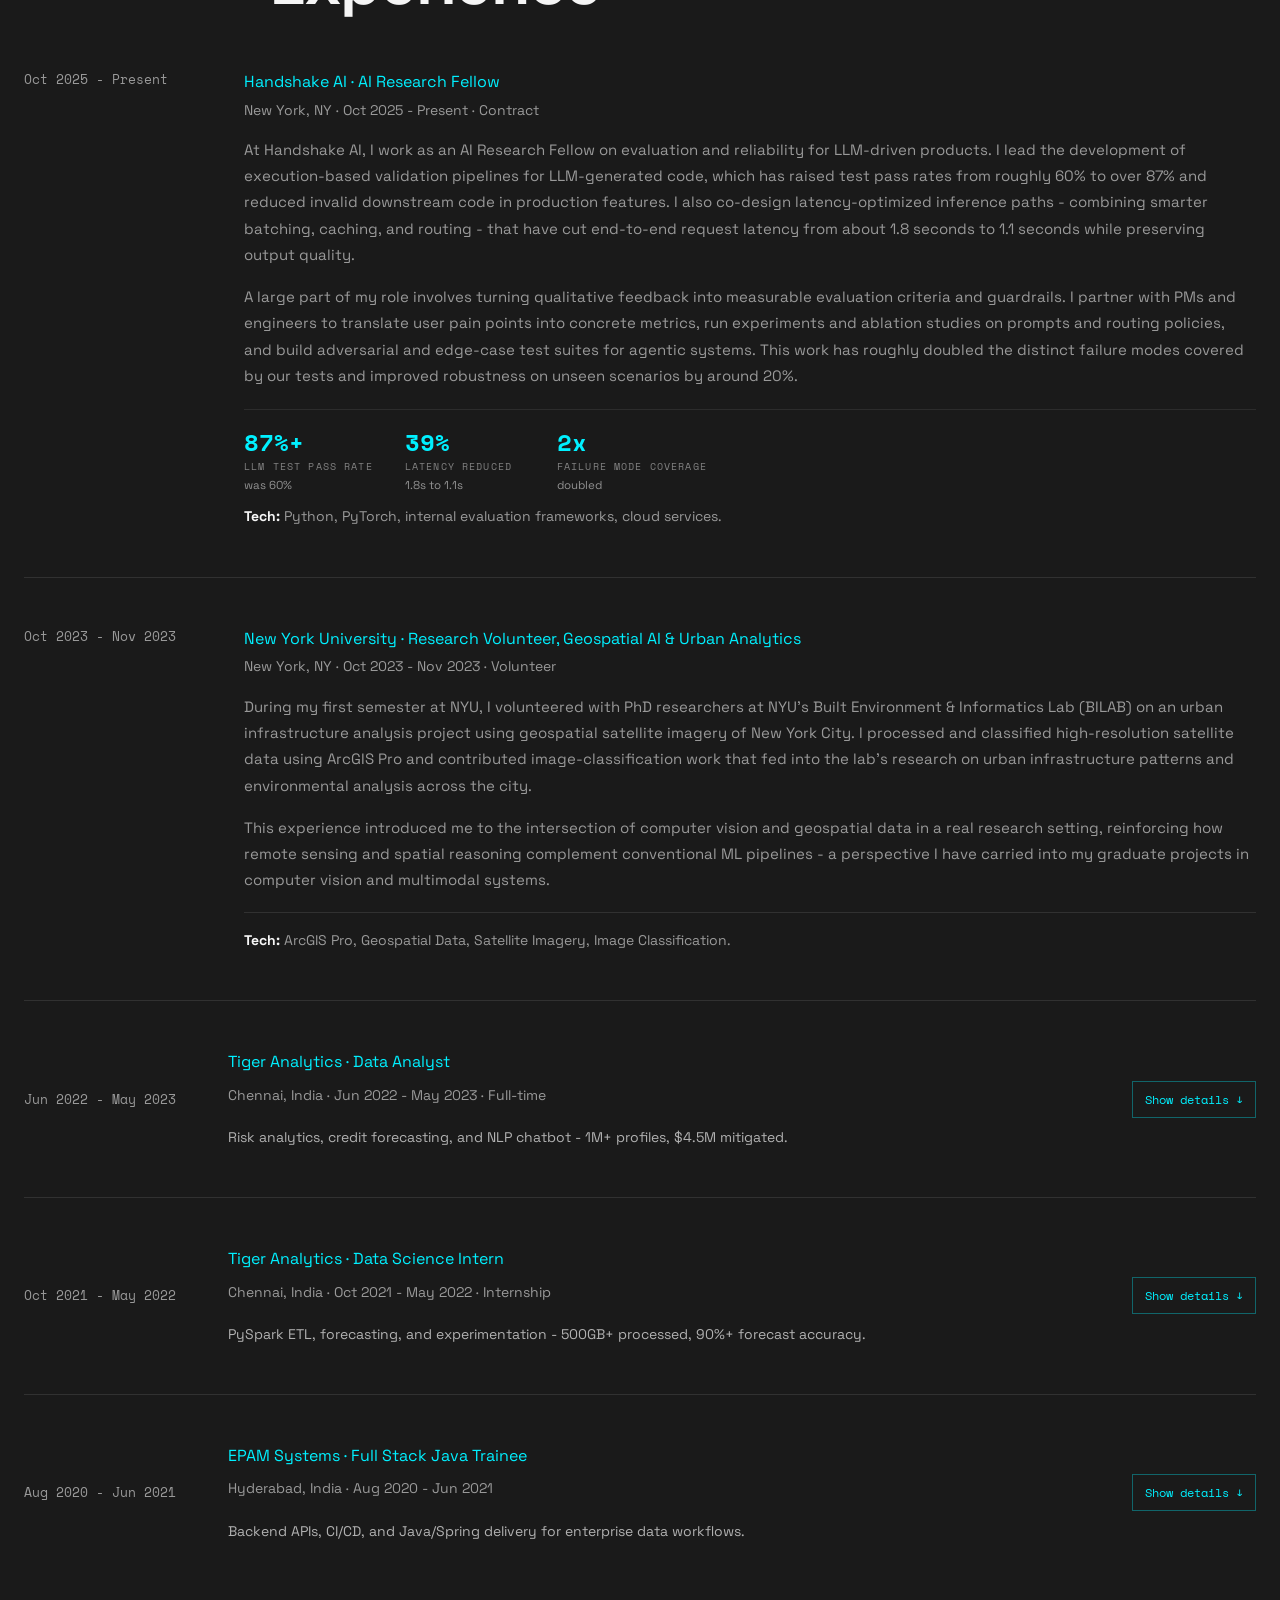
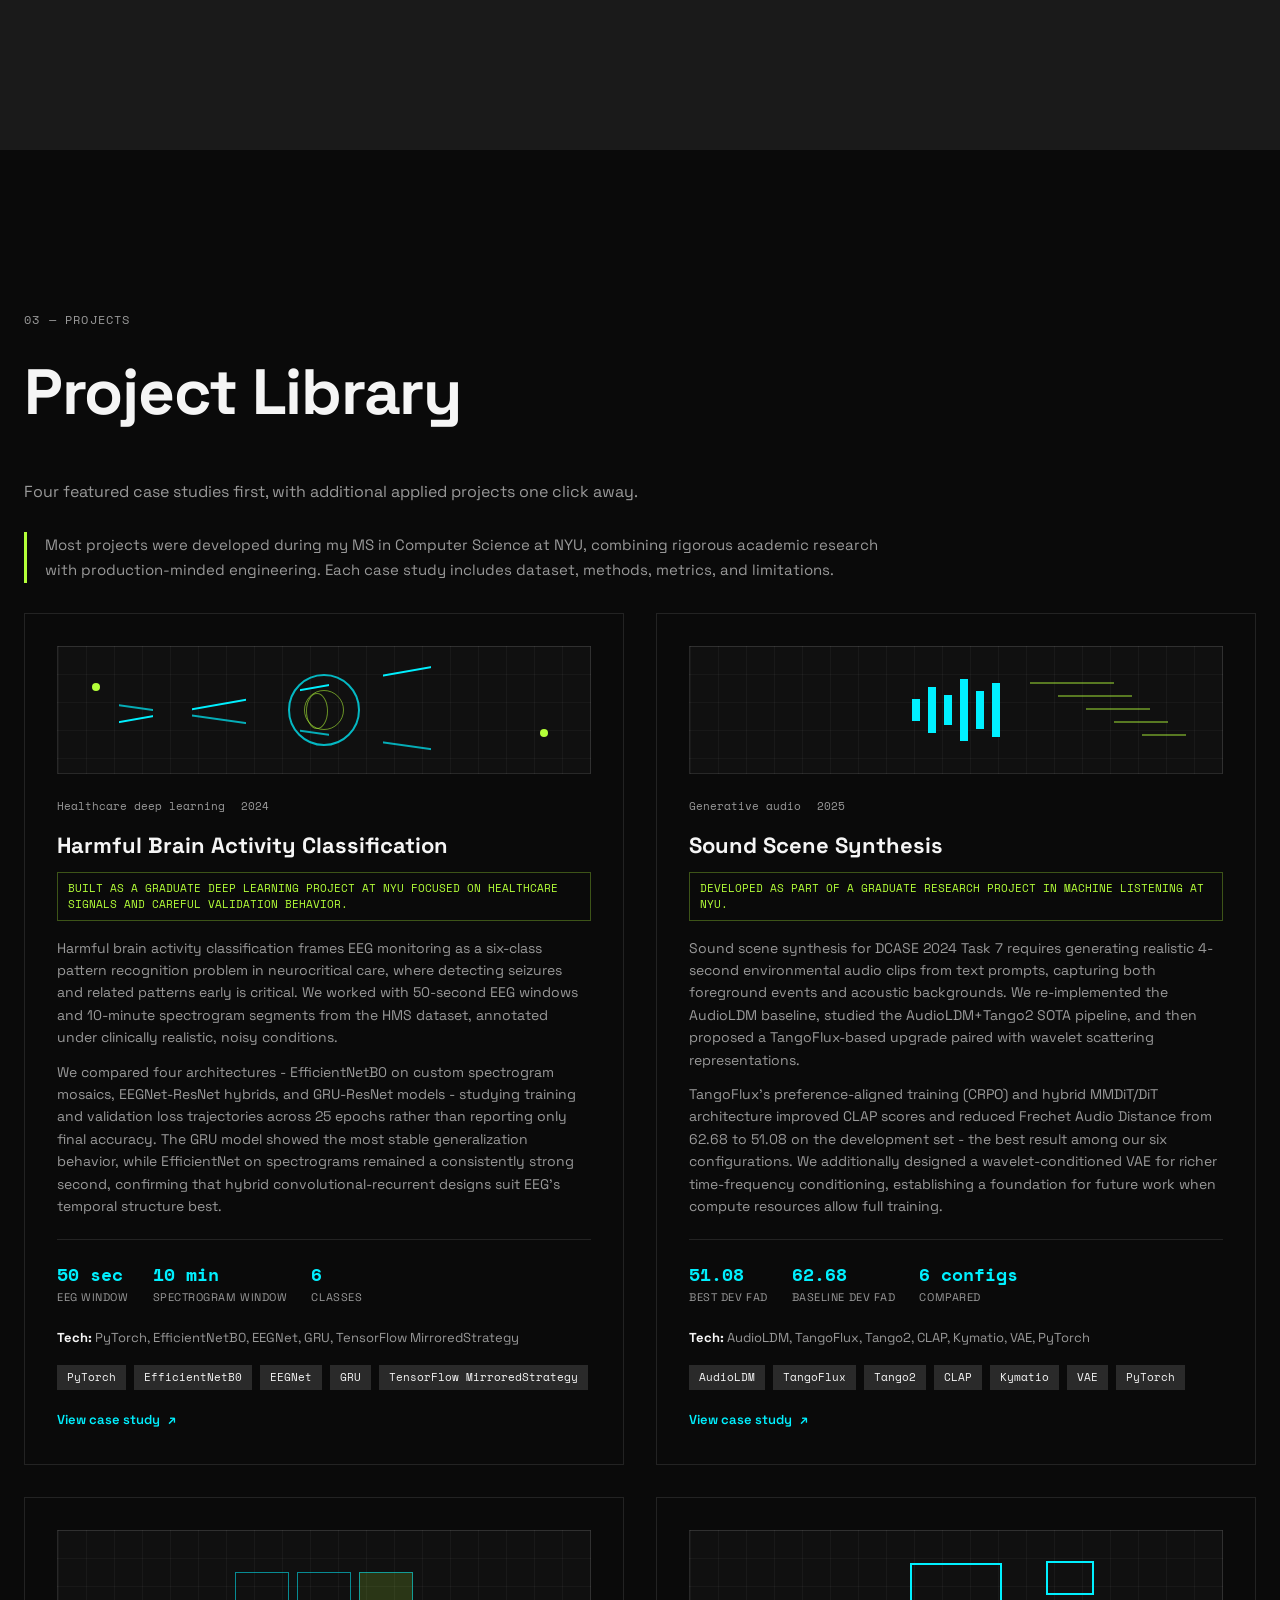
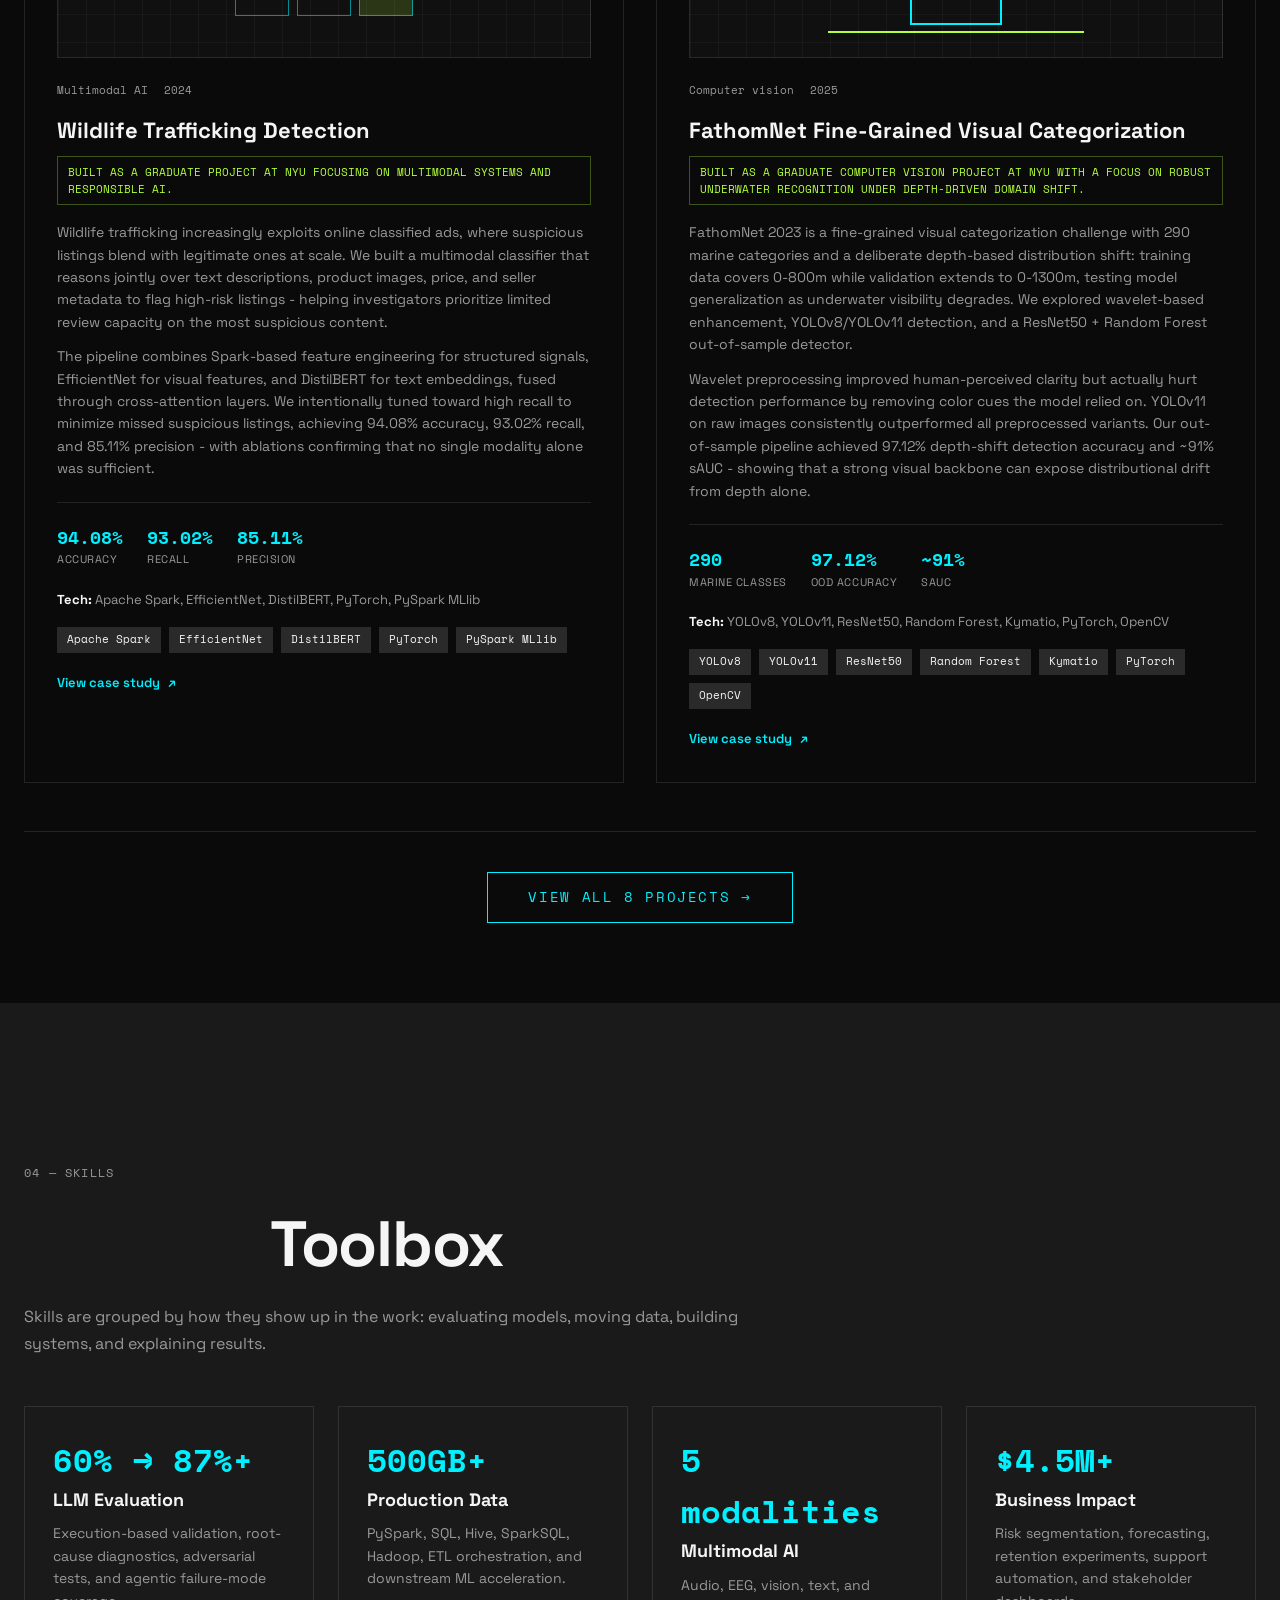
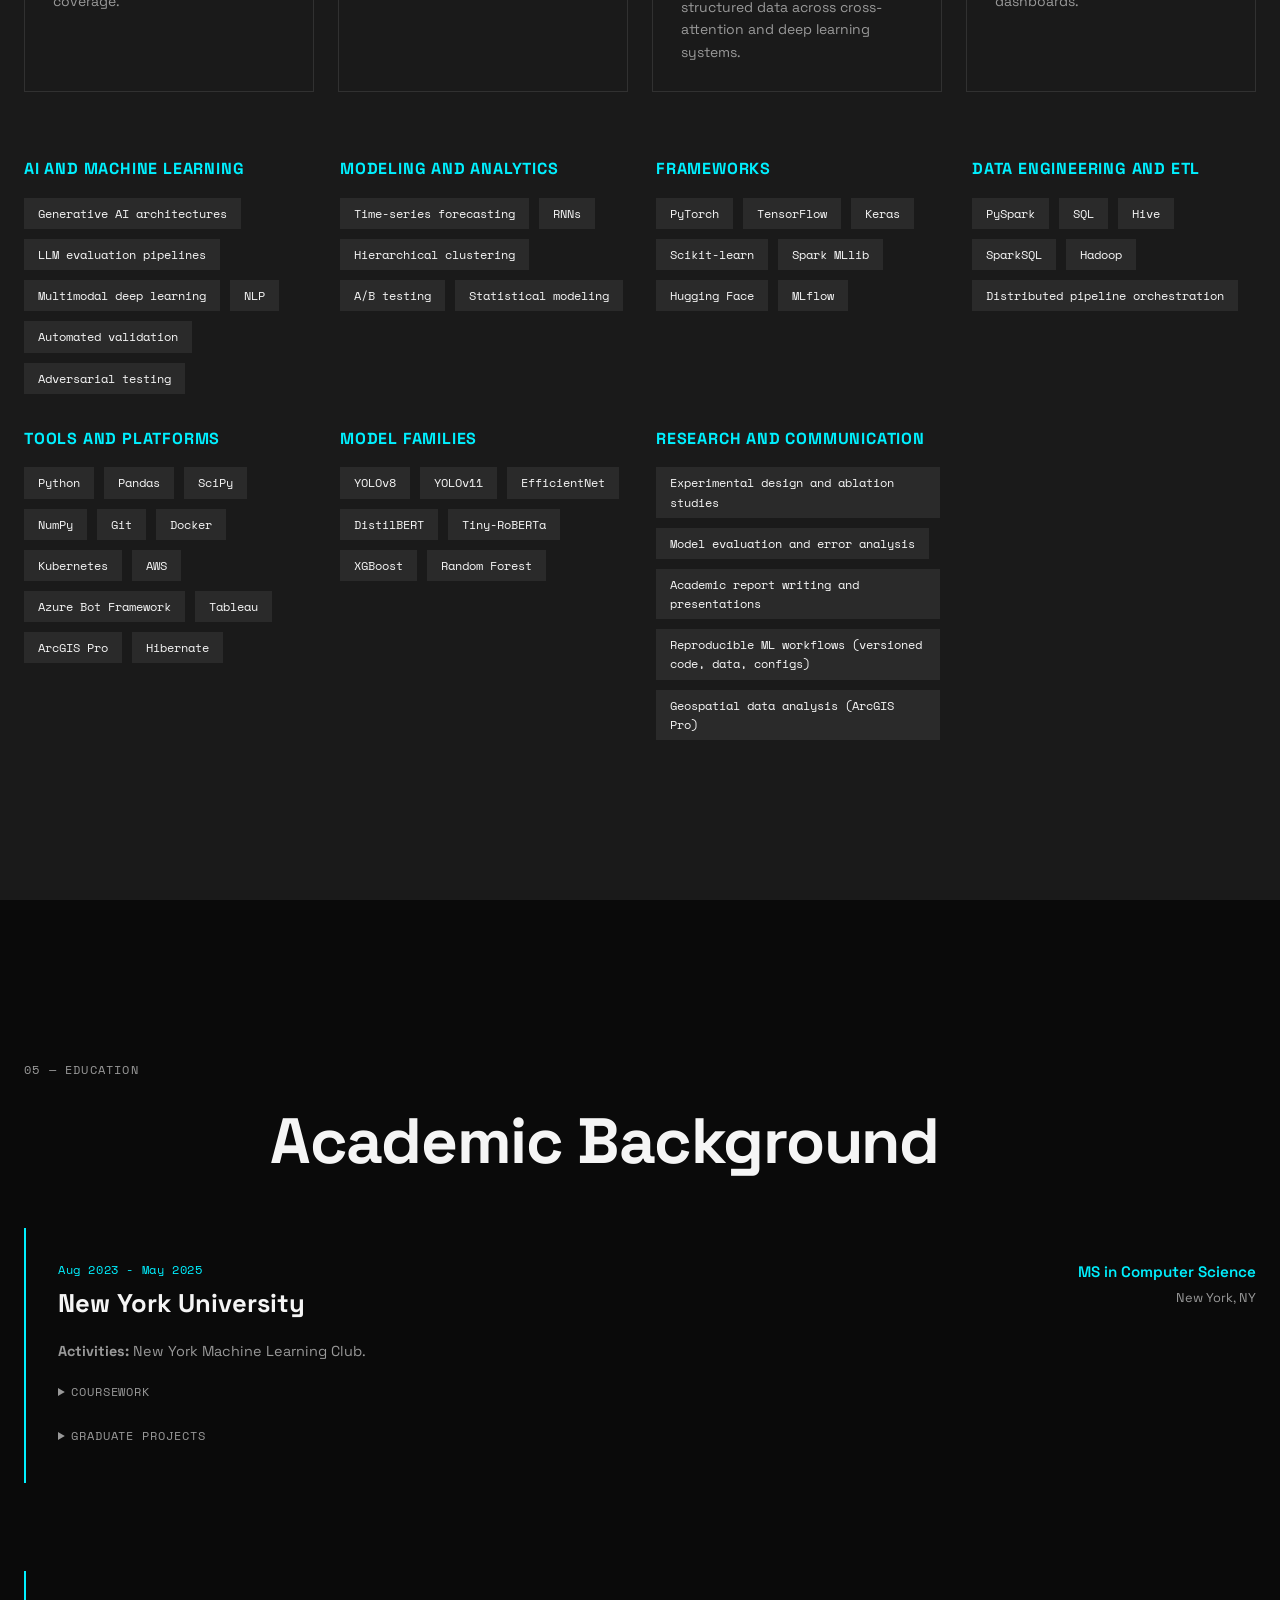
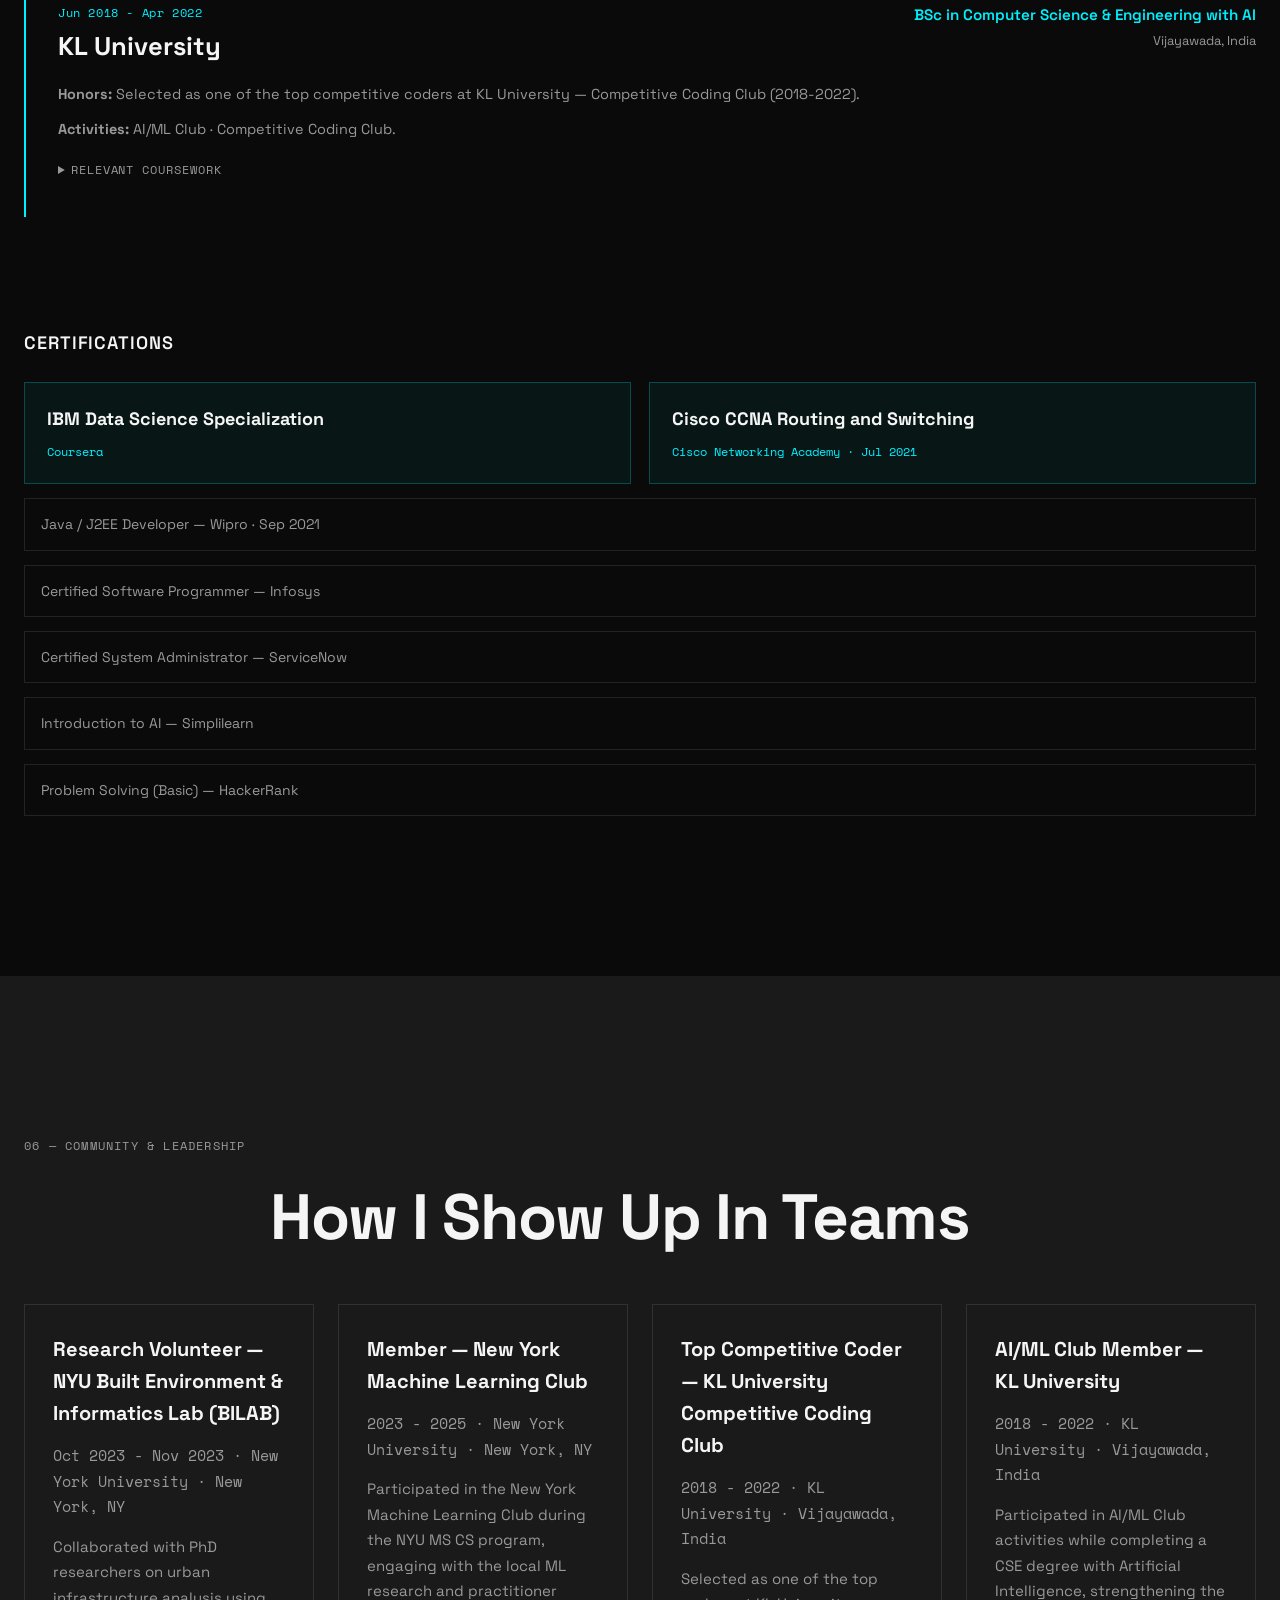
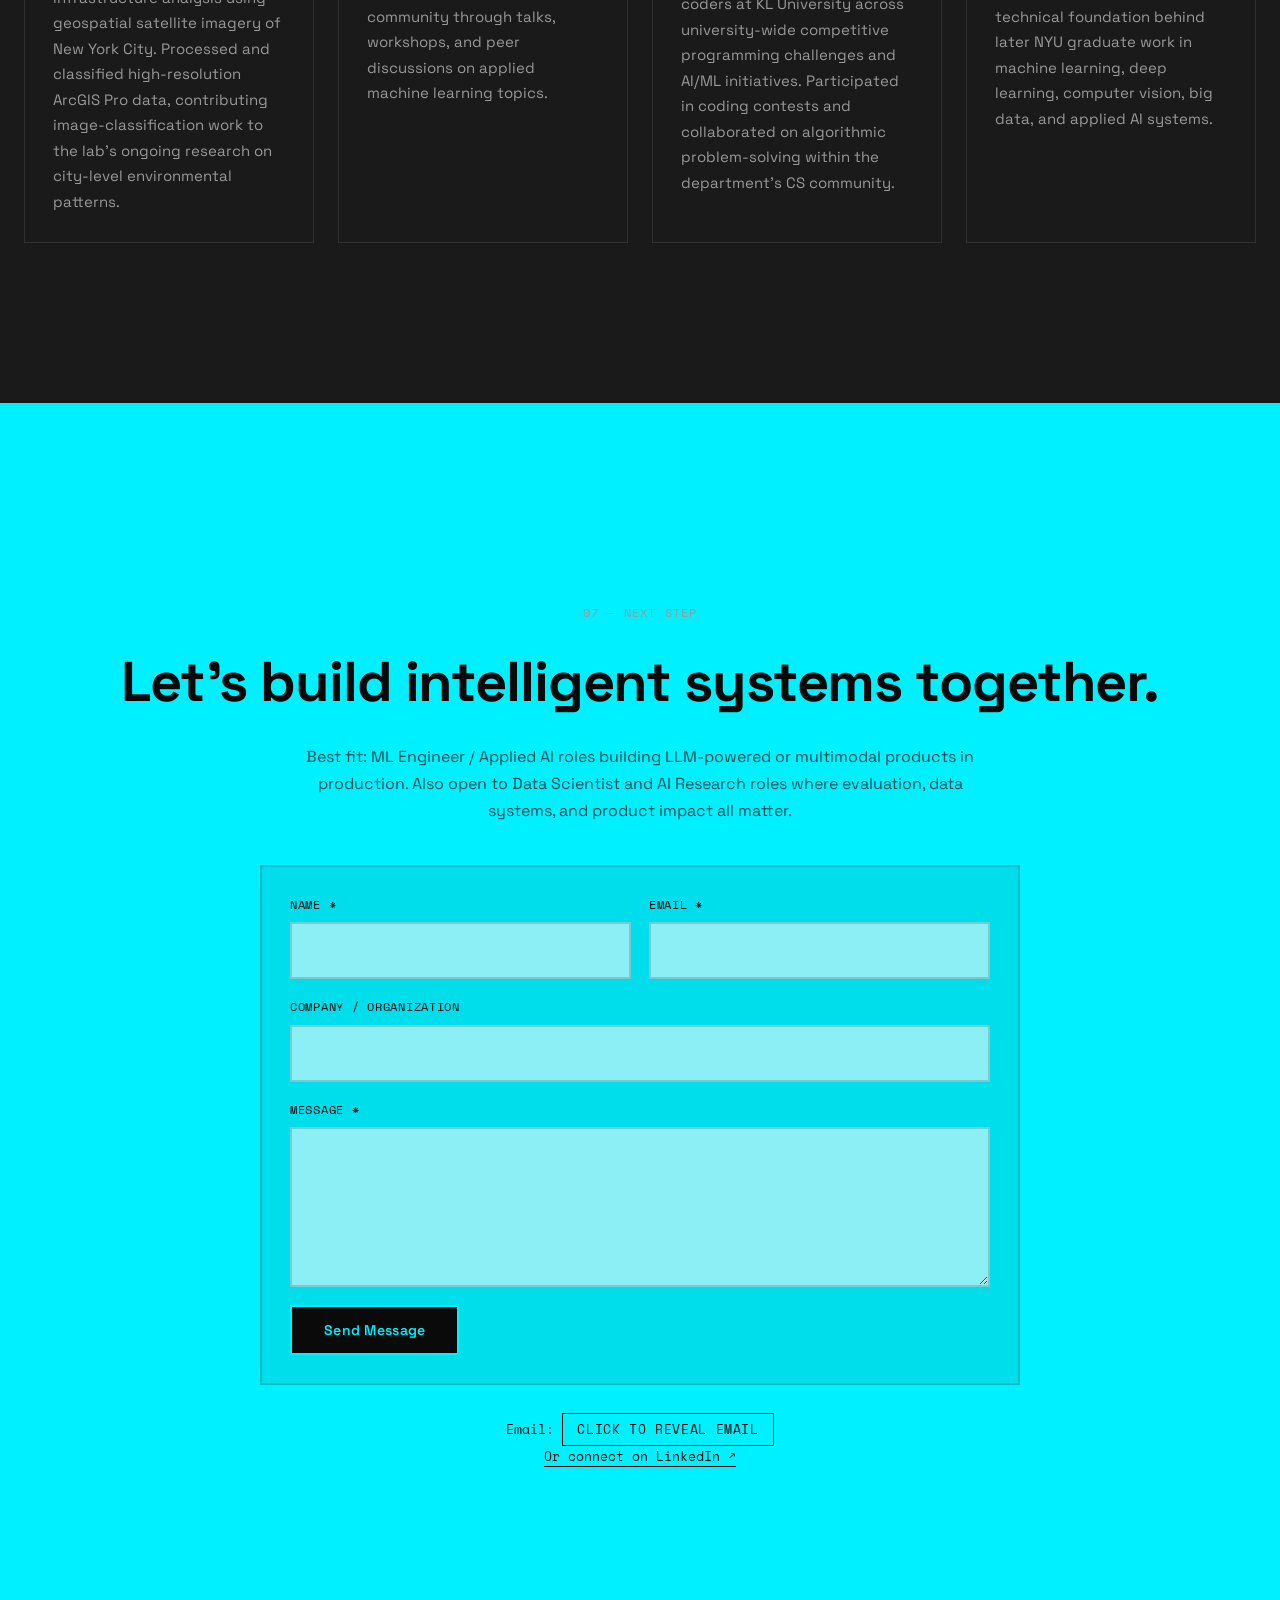
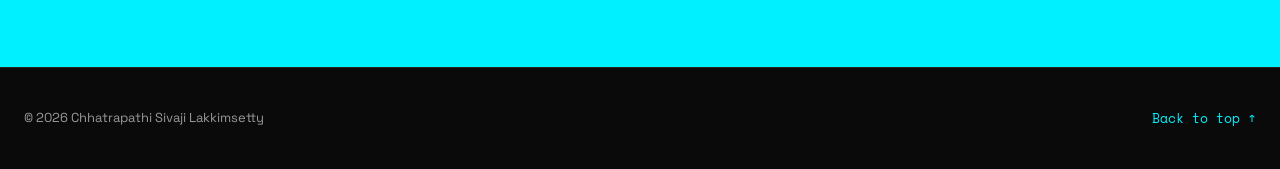
==== commit f0784d81: "Use Formspree contact endpoint" ====
--- a/index.html
+++ b/index.html
@@ -15,7 +15,7 @@
   <meta property="og:description" content="Data Scientist, ML Engineer, and Applied AI Researcher. LLM evaluation, multimodal deep learning, production data systems." />
   <meta name="twitter:card" content="summary" />
   <meta name="twitter:title" content="Chhatrapathi Sivaji — AI/ML" />
-  <link rel="stylesheet" href="styles.css?v=refined-20260612e" />
+  <link rel="stylesheet" href="styles.css?v=refined-20260612f" />
 </head>
 <body>
 
@@ -187,7 +187,8 @@
       <div class="section-label">07 &mdash; Next Step</div>
       <h2 class="contact-headline">Let's build intelligent systems together.</h2>
       <p class="contact-sub">Best fit: ML Engineer / Applied AI roles building LLM-powered or multimodal products in production. Also open to Data Scientist and AI Research roles where evaluation, data systems, and product impact all matter.</p>
-      <form class="contact-form" id="contactForm" data-user="chhatrapathisivaji" data-domain="gmail.com">
+      <form class="contact-form" action="https://formspree.io/f/mwvjnpjg" method="POST">
+        <input type="hidden" name="_subject" value="Portfolio inquiry from chhatrapathisivaji.github.io" />
         <div class="form-row">
           <div class="form-group">
             <label for="name">Name *</label>
@@ -207,7 +208,6 @@
           <textarea id="message" name="message" rows="5" required></textarea>
         </div>
         <button type="submit" class="btn btn-black">Send Message</button>
-        <p class="form-status" id="formStatus" aria-live="polite"></p>
       </form>
       <div class="contact-alt">
         <p>Email: <button type="button" class="email-reveal-btn" data-user="chhatrapathisivaji" data-domain="gmail.com">Click to reveal email</button></p>
@@ -222,6 +222,6 @@
     <a href="#top" class="footer-top">Back to top ↑</a>
   </footer>
 
-  <script src="script.js?v=refined-20260612e"></script>
+  <script src="script.js?v=refined-20260612f"></script>
 </body>
 </html>
--- a/styles.css
+++ b/styles.css
@@ -1717,14 +1717,6 @@
 .form-group textarea:focus {
   border-color: var(--black);
   outline: none;
-}
-
-.form-status {
-  color: rgba(10,10,10,0.74);
-  font-size: 13px;
-  line-height: 1.6;
-  margin-top: 14px;
-  min-height: 1.6em;
 }
 
 .contact-alt {
